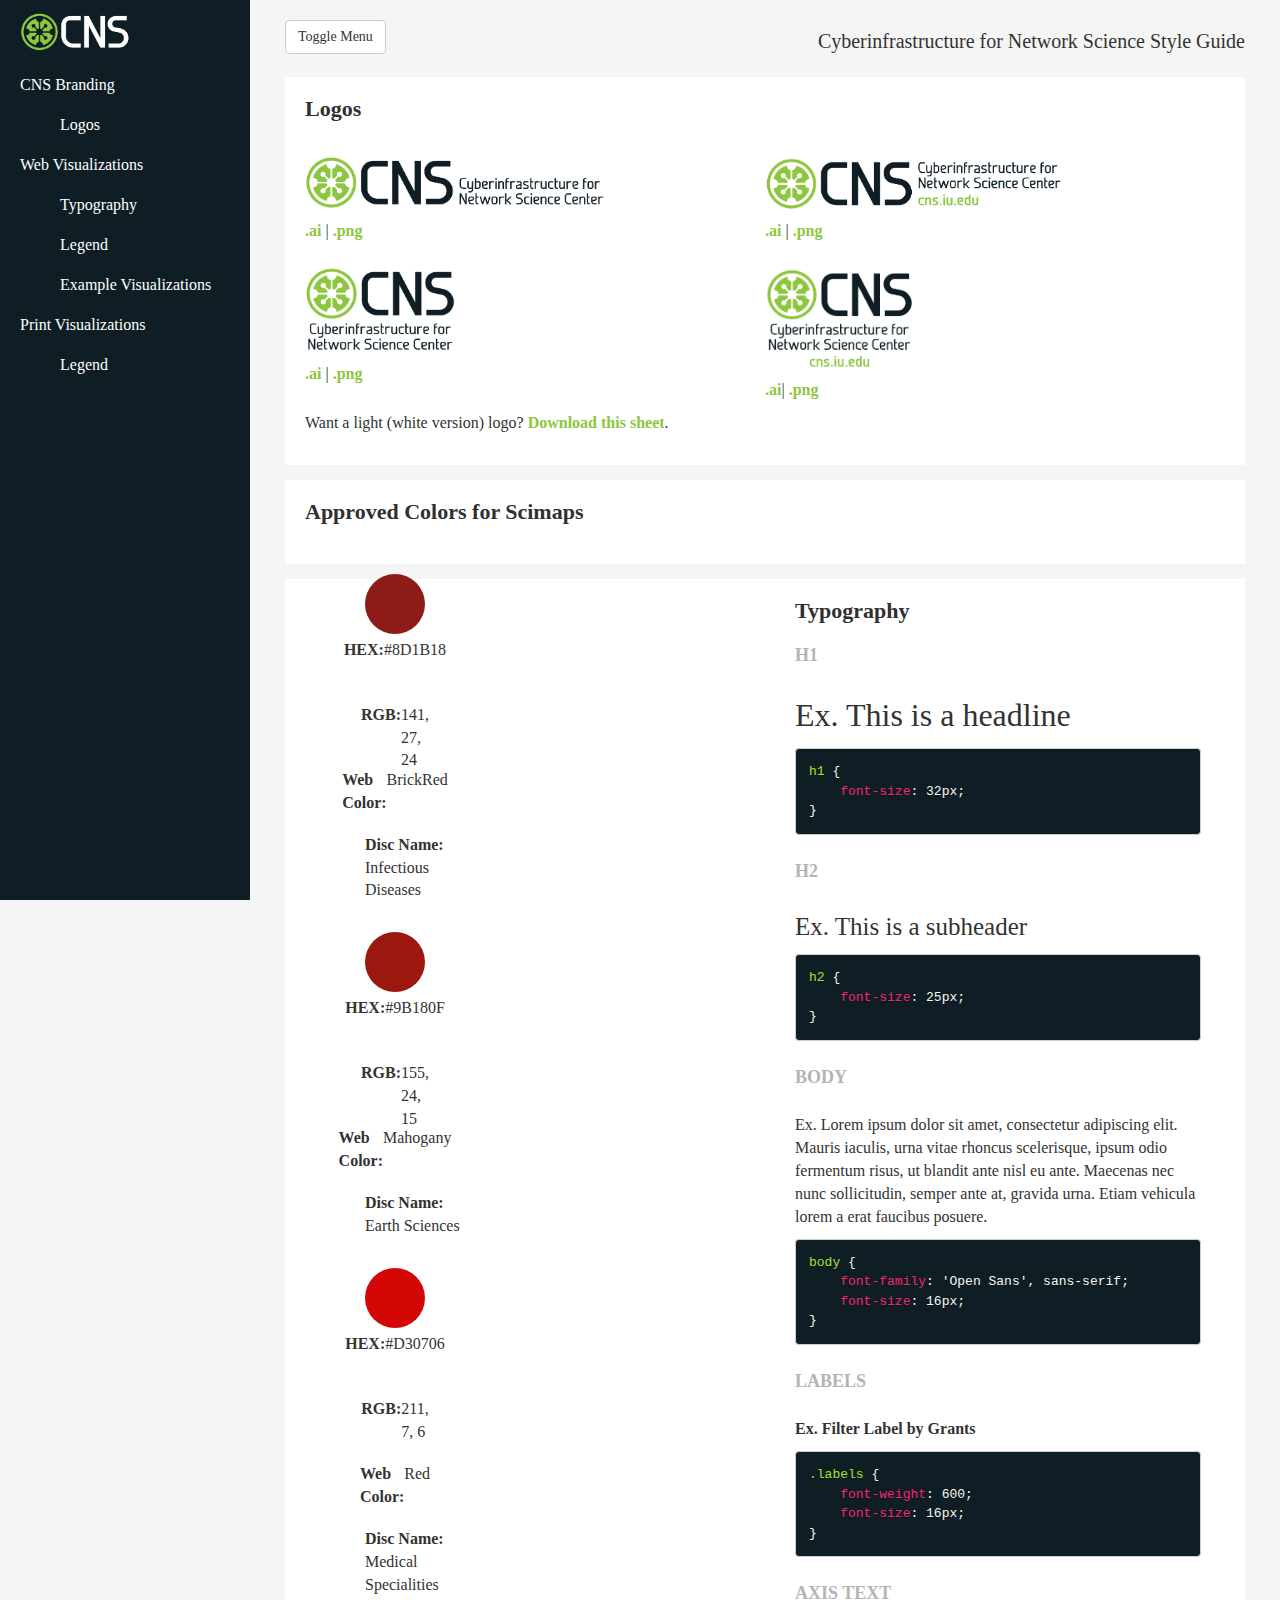
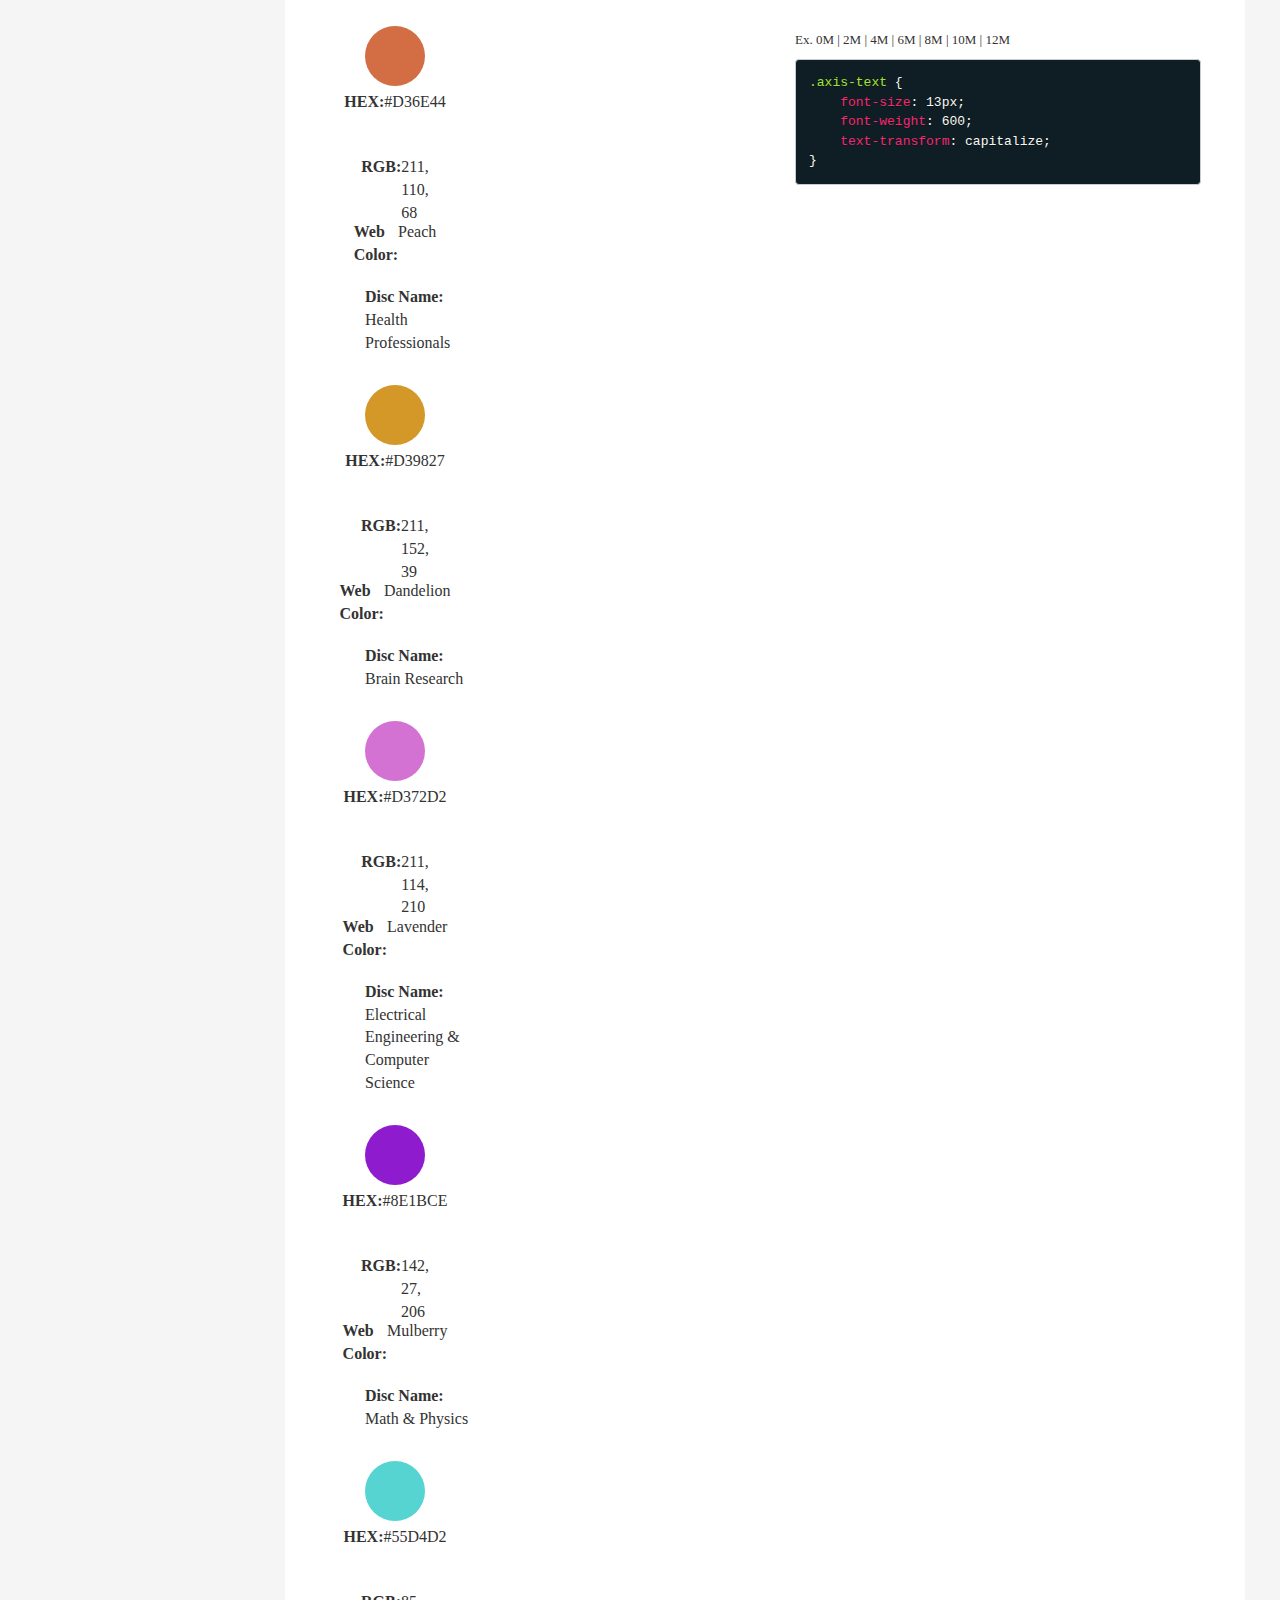
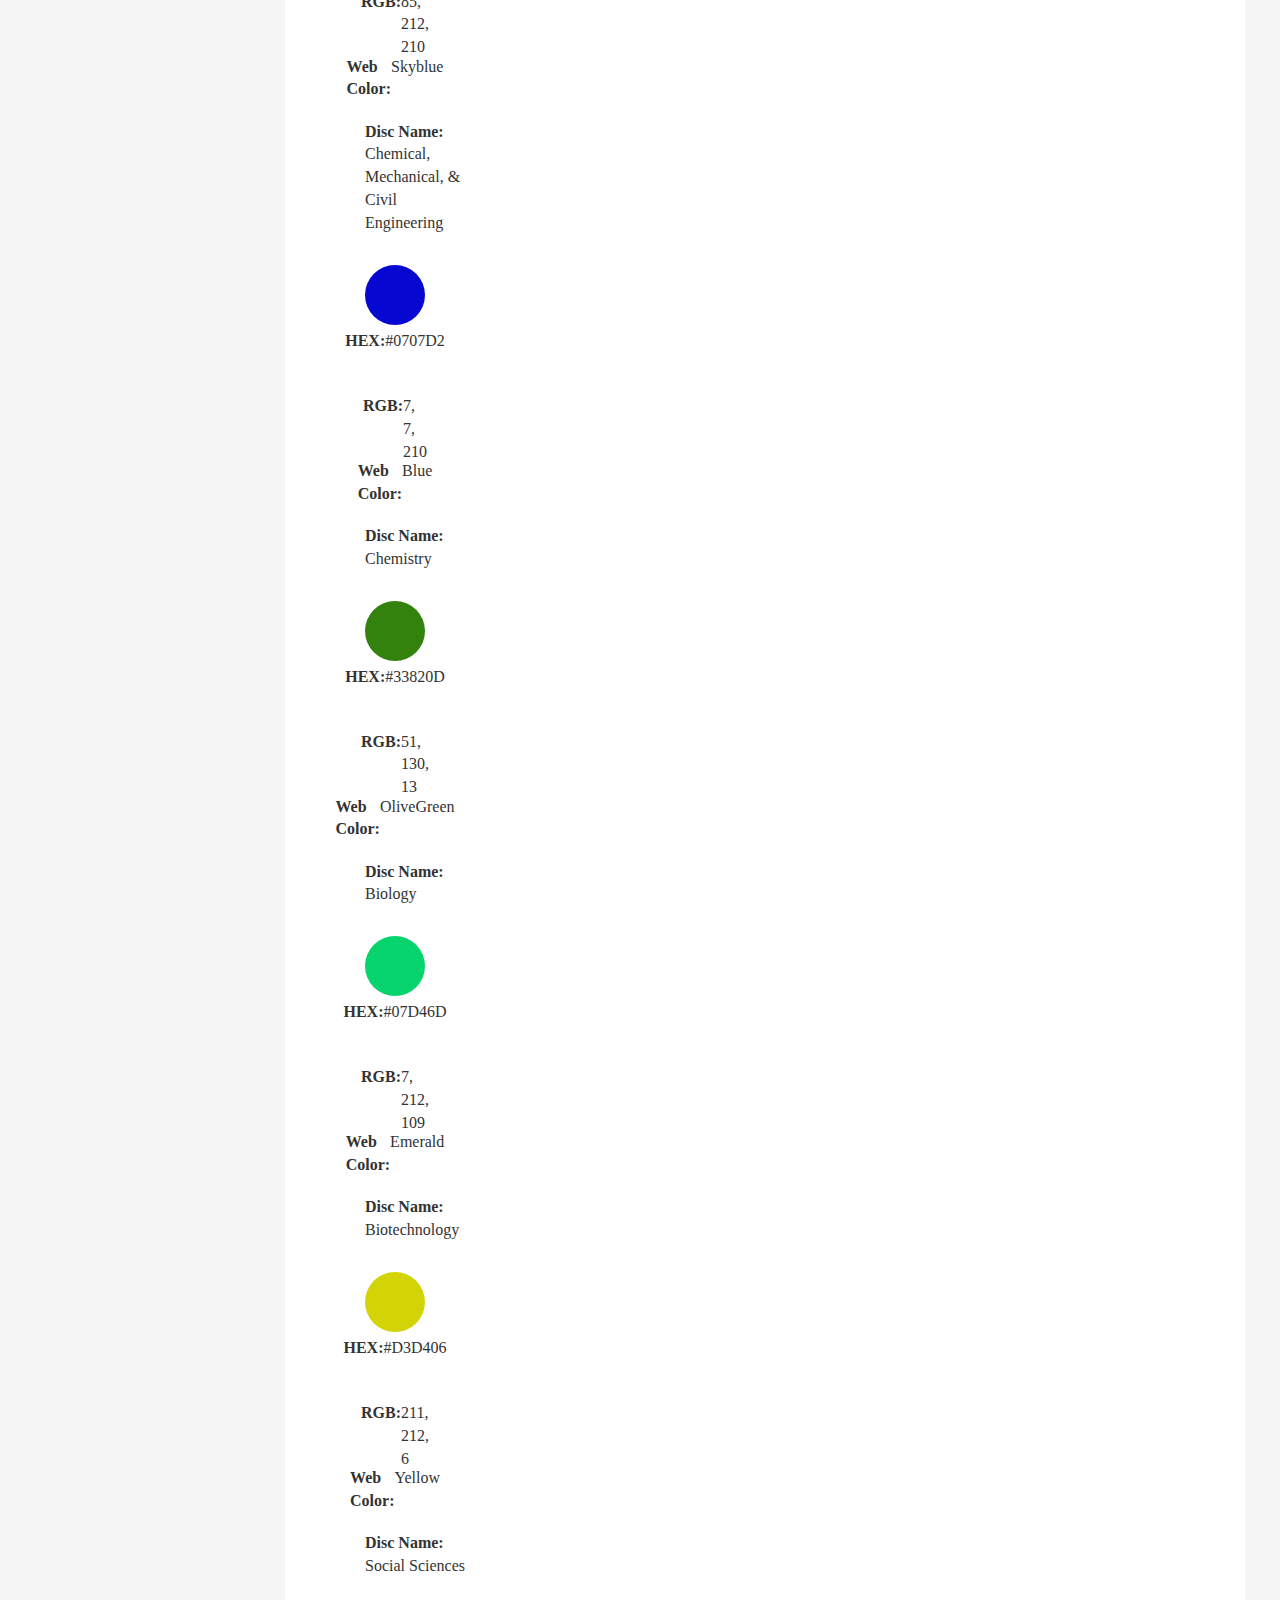
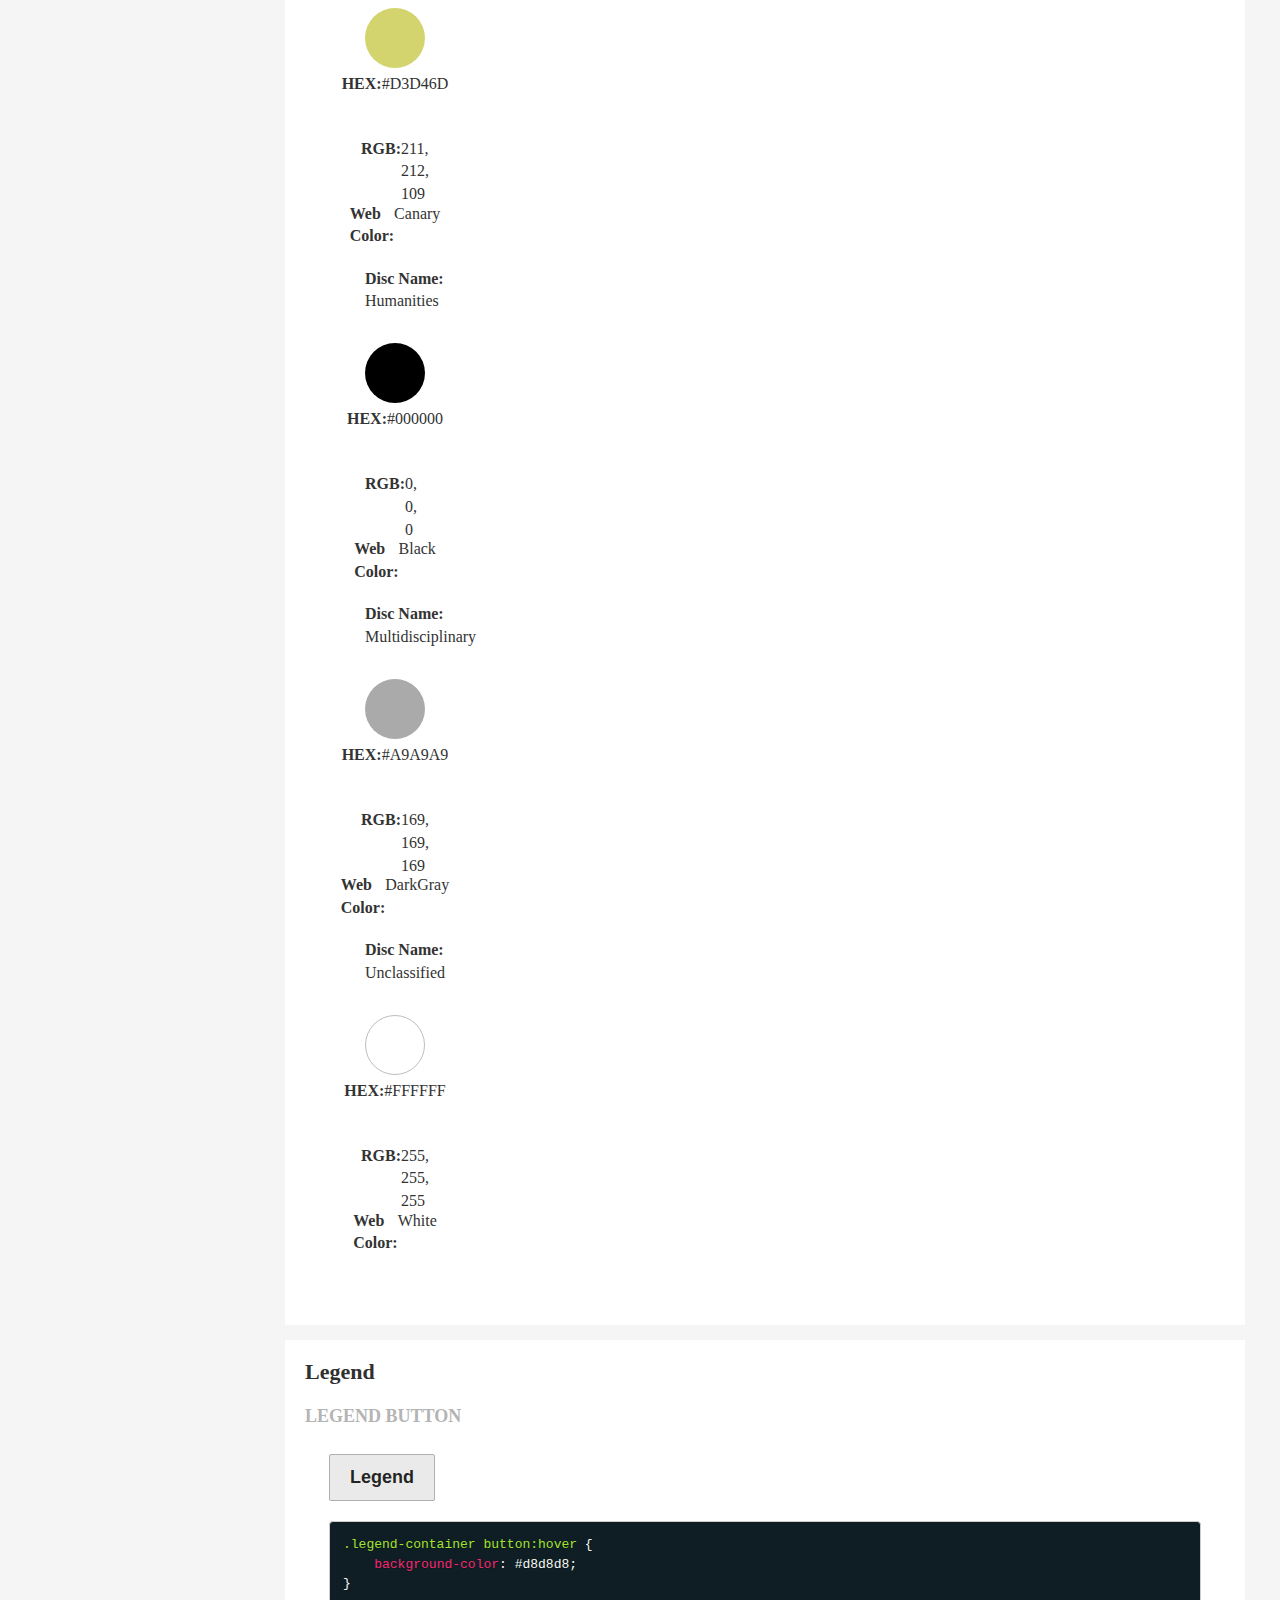
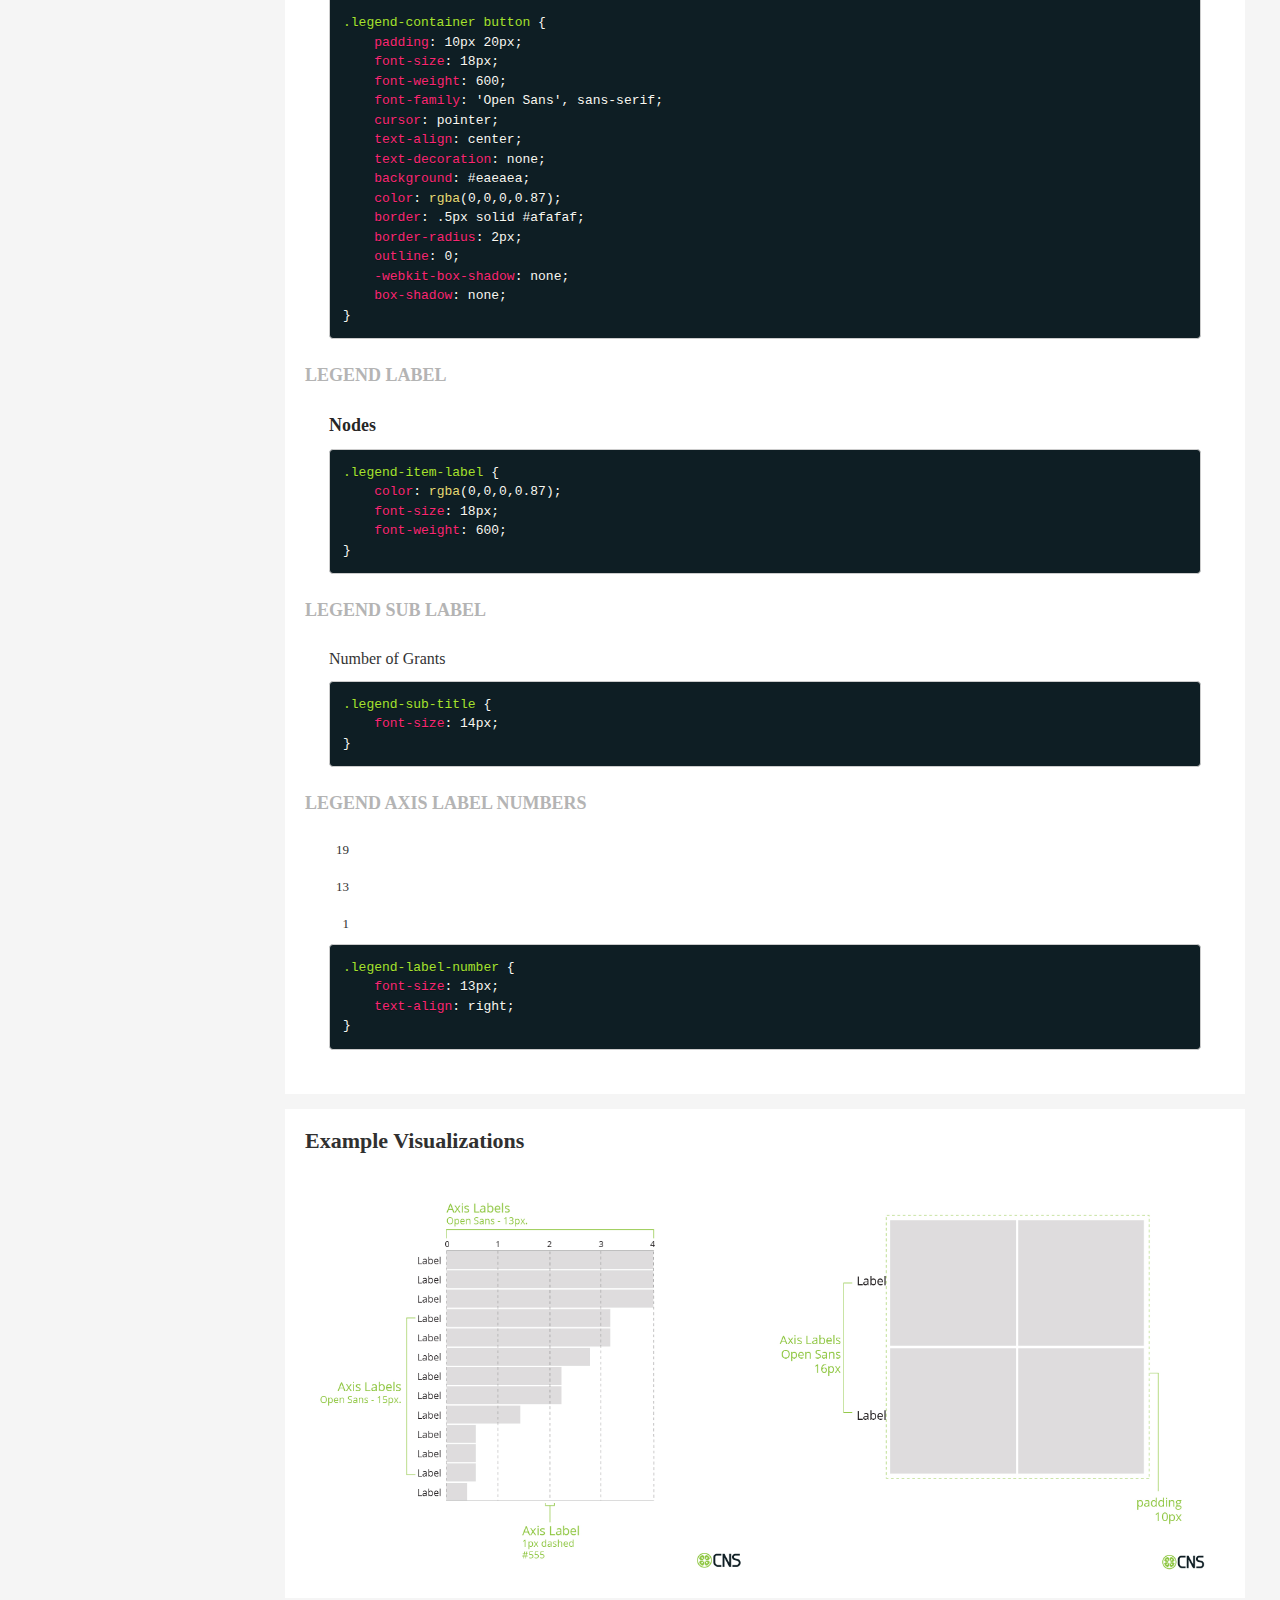
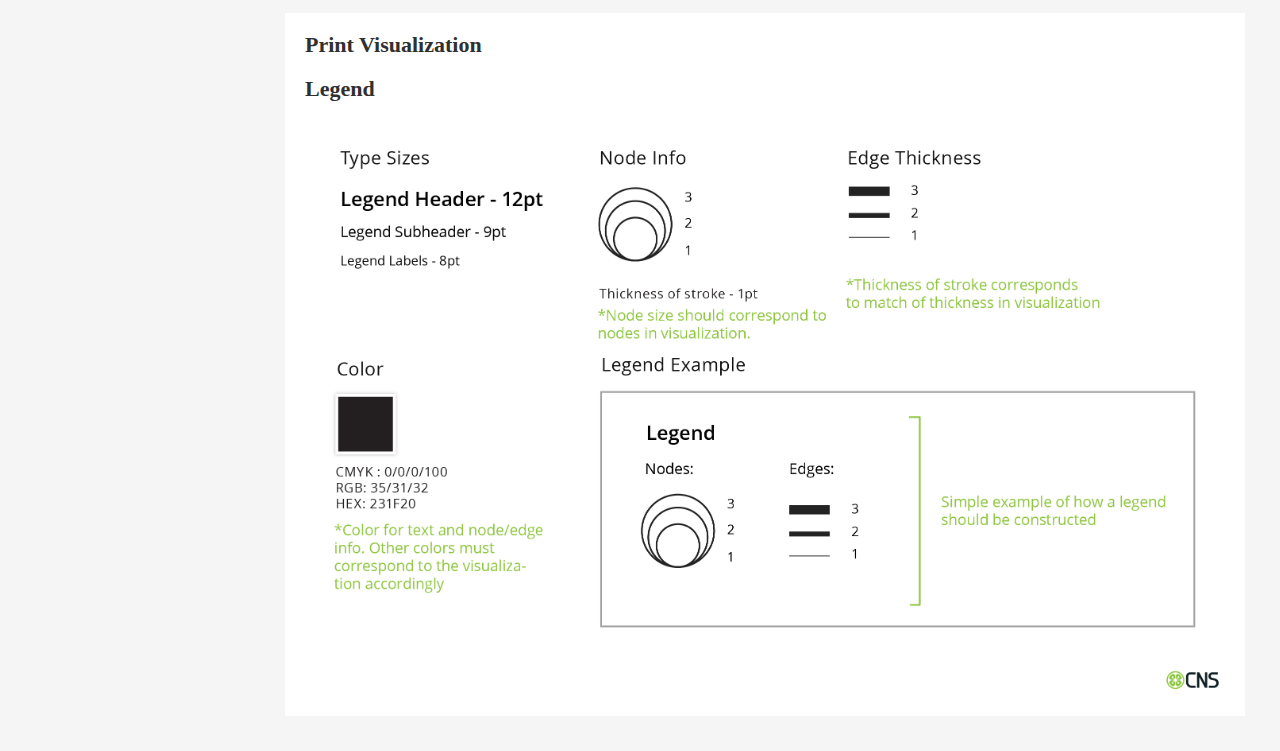
==== index.html @ 49126614 "Revised colors" ====
<!DOCTYPE html>
<html lang="en">
<head>
    <meta charset="utf-8">
    <meta content="IE=edge" http-equiv="X-UA-Compatible">
    <meta content="width=device-width, initial-scale=1" name="viewport">
    <meta content="" name="description">
    <meta content="" name="author">
    <title>CNS Style Guide</title><!-- Bootstrap Core CSS -->
    <link href="css/bootstrap.min.css" rel="stylesheet"><!-- Custom CSS -->
    <link href="css/nouislider.min.css" rel="stylesheet">
    <link href="css/simple-sidebar.css" rel="stylesheet">
    <link href="css/prism.css" rel="stylesheet">
    <link href="css/style.css" rel="stylesheet">
    <script charset="utf-8" src="https://d3js.org/d3.v3.min.js">
    </script>
    <script src="js/nouislider.min.js">
    </script>
    <script src="js/prism.js">
    </script><!-- HTML5 Shim and Respond.js IE8 support of HTML5 elements and media queries -->
    <!-- WARNING: Respond.js doesn't work if you view the page via file:// -->
    <!--[if lt IE 9]>
        <script src="https://oss.maxcdn.com/libs/html5shiv/3.7.0/html5shiv.js"></script>
        <script src="https://oss.maxcdn.com/libs/respond.js/1.4.2/respond.min.js"></script>
    <![endif]-->
</head>
<body>
    <div id="wrapper">
        <!-- Sidebar -->
        <div id="sidebar-wrapper">
            <ul class="sidebar-nav">
                <li class="sidebar-brand">
                    <a href="#"><img alt="CNS Logo" src="images/CNS-logo.png" width="110px"></a>
                </li>
                <li></li>
                <li>
                    <a href="#logos">CNS Branding</a>
                    <ul>
                        <li>
                            <a href="#logos">Logos</a>
                        </li>
                    </ul>
                </li>
                <li>
                    <a href="#web">Web Visualizations</a>
                    <ul>
                        <li>
                            <a href="#typo">Typography</a>
                        </li><!--              <li>
                            <a href="#color">Color</a>
                        </li> -->
                        <li>
                            <a href="#legend">Legend</a>
                        </li>
                        <li>
                            <a href="#examples">Example Visualizations</a>
                        </li>
                    </ul>
                </li>
                <li>
                    <a href="#print-vis">Print Visualizations</a>
                    <ul>
                        <li>
                            <a href="#legend">Legend</a>
                        </li>
                    </ul>
                </li>
            </ul>
        </div><!-- /#sidebar-wrapper -->
        <!-- Page Content -->
        <div id="page-content-wrapper">
            <div class="container-fluid">
                <div class="row">
                    <a class="btn btn-default" href="#menu-toggle" id="menu-toggle">Toggle Menu</a>
                    <h1 id="cns-header">Cyberinfrastructure for Network Science Style Guide</h1>
                    <div class="">
                        <!--   <p>Make sure to keep all page content within the <code class="language-css">#page-content-wrapper</code>.</p> -->
                    </div>
                </div>
                <div class="section">
                    <div class="row" id="logos">
                        <h3>Logos</h3>
                        <div class="logo col-lg-6">
                            <img alt="CNS logo 1" src="images/cns-logo-1.png" width="300px"> <a href="images/cns-logo-1.png"></a>
                            <p class="logo-indiv"><a href="images/cns-logo-1.ai">.ai</a> | <a href="images/cns-logo-1.png">.png</a></p>
                        </div>
                        <div class="logo col-lg-6">
                            <img alt="CNS logo 2" src="images/cns-logo-2.png" width="300px">
                            <p class="logo-indiv"><a href="images/cns-logo-2.ai">.ai</a> | <a href="images/cns-logo-2.png">.png</a></p>
                        </div>
                    </div>
                    <div class="row">
                        <div class="logo col-lg-6">
                            <img alt="CNS logo 3" src="images/cns-logo-3.png" width="150px">
                            <p class="logo-indiv"><a href="images/cns-logo-3.ai">.ai</a> | <a href="images/cns-logo-3.png">.png</a></p>
                        </div>
                        <div class="logo col-lg-6">
                            <img alt="CNS logo 4" src="images/cns-logo-4.png" width="150px">
                            <p class="logo-indiv"><a href="images/cns-logo-4.ai">.ai</a>| <a href="images/cns-logo-4.png">.png</a></p>
                        </div>
                    </div>
                    <div class="row">
                        <div class="col-med-12">
                            <p>Want a light (white version) logo? <a href="images/cns-light-logos.ai">Download this sheet</a>.</p>
                        </div>
                    </div>
                </div>
                <section class="section">
                  <h3>Approved Colors for Scimaps</h3>
                  <div class="color-wrapper">
                    <div class="color-wrapper">
                        <div class="color-item col-xs-6 col-sm-4s row">
                          <div class="color-item col-xs-6 col-sm-4"><span class="color1"></span><span class="color-hex"><b>HEX:</b> #8D1B18</span><span class="color-rgb"><b>RGB:</b> 141, 27, 24</span><span class="color-name"><b>Web Color:</b> BrickRed</span><span class="disc-name"><b>Disc Name:</b> Infectious Diseases</span></div>
                          <div class="color-item col-xs-6 col-sm-4"><span class="color2"></span><span class="color-hex"><b>HEX:</b> #9B180F</span><span class="color-rgb"><b>RGB:</b> 155, 24, 15</span><span class="color-name"><b>Web Color:</b> Mahogany</span><span class="disc-name"><b>Disc Name:</b> Earth Sciences</span></div>
                          <div class="color-item col-xs-6 col-sm-4"><span class="color3"></span><span class="color-hex"><b>HEX:</b> #D30706</span><span class="color-rgb"><b>RGB:</b> 211, 7, 6</span><span class="color-name"><b>Web Color:</b> Red</span><span class="disc-name"><b>Disc Name:</b> Medical Specialities</span></div>     
                          <div class="color-item col-xs-6 col-sm-4"><span class="color4"></span><span class="color-hex"><b>HEX:</b> #D36E44</span><span class="color-rgb"><b>RGB:</b> 211, 110, 68</span><span class="color-name"><b>Web Color:</b> Peach</span><span class="disc-name"><b>Disc Name:</b> Health Professionals</span></div>
                          <div class="color-item col-xs-6 col-sm-4"><span class="color5"></span><span class="color-hex"><b>HEX:</b> #D39827</span><span class="color-rgb"><b>RGB:</b> 211, 152, 39</span><span class="color-name"><b>Web Color:</b> Dandelion</span><span class="disc-name"><b>Disc Name:</b> Brain Research</span></div> 
                          <div class="color-item col-xs-6 col-sm-4"><span class="color6"></span><span class="color-hex"><b>HEX:</b> #D372D2</span><span class="color-rgb"><b>RGB:</b> 211, 114, 210</span><span class="color-name"><b>Web Color:</b> Lavender</span><span class="disc-name"><b>Disc Name:</b> Electrical Engineering &amp; Computer Science</span></div>
                          <div class="color-item col-xs-6 col-sm-4"><span class="color7"></span><span class="color-hex"><b>HEX:</b> #8E1BCE</span><span class="color-rgb"><b>RGB:</b> 142, 27, 206</span><span class="color-name"><b>Web Color:</b> Mulberry</span><span class="disc-name"><b>Disc Name:</b> Math &amp; Physics</span></div>
                          <div class="color-item col-xs-6 col-sm-4"><span class="color8"></span><span class="color-hex"><b>HEX:</b> #55D4D2</span><span class="color-rgb"><b>RGB:</b> 85, 212, 210</span><span class="color-name"><b>Web Color:</b> Skyblue</span><span class="disc-name"><b>Disc Name:</b> Chemical, Mechanical, &amp; Civil Engineering</span></div>
                          <div class="color-item col-xs-6 col-sm-4"><span class="color9"></span><span class="color-hex"><b>HEX:</b> #0707D2</span><span class="color-rgb"><b>RGB:</b> 7, 7, 210</span><span class="color-name"><b>Web Color:</b> Blue</span><span class="disc-name"><b>Disc Name:</b> Chemistry</span></div>
                          <div class="color-item col-xs-6 col-sm-4"><span class="color10"></span><span class="color-hex"><b>HEX:</b> #33820D</span><span class="color-rgb"><b>RGB:</b> 51, 130, 13</span><span class="color-name"><b>Web Color:</b> OliveGreen</span><span class="disc-name"><b>Disc Name:</b> Biology</span></div>
                          <div class="color-item col-xs-6 col-sm-4"><span class="color11"></span><span class="color-hex"><b>HEX:</b> #07D46D</span><span class="color-rgb"><b>RGB:</b> 7, 212, 109</span><span class="color-name"><b>Web Color:</b> Emerald</span><span class="disc-name"><b>Disc Name:</b> Biotechnology</span></div>
                          <div class="color-item col-xs-6 col-sm-4"><span class="color12"></span><span class="color-hex"><b>HEX:</b> #D3D406</span><span class="color-rgb"><b>RGB:</b> 211, 212, 6</span><span class="color-name"><b>Web Color:</b> Yellow</span><span class="disc-name"><b>Disc Name:</b> Social Sciences</span></div>
                          <div class="color-item col-xs-6 col-sm-4"><span class="color13"></span><span class="color-hex"><b>HEX:</b> #D3D46D</span><span class="color-rgb"><b>RGB:</b> 211, 212, 109</span><span class="color-name"><b>Web Color:</b> Canary</span><span class="disc-name"><b>Disc Name:</b> Humanities</span></div>
                          <div class="color-item col-xs-6 col-sm-4"><span class="color14"></span><span class="color-hex"><b>HEX:</b> #000000</span><span class="color-rgb"><b>RGB:</b> 0, 0, 0</span><span class="color-name"><b>Web Color:</b> Black</span><span class="disc-name"><b>Disc Name:</b> Multidisciplinary</span></div>
                          <div class="color-item col-xs-6 col-sm-4"><span class="color15"></span><span class="color-hex"><b>HEX:</b> #A9A9A9</span><span class="color-rgb"><b>RGB:</b> 169, 169, 169</span><span class="color-name"><b>Web Color:</b> DarkGray</span><span class="disc-name"><b>Disc Name:</b> Unclassified</span></div>
                          <div class="color-item col-xs-6 col-sm-4"><span class="color16"></span><span class="color-hex"><b>HEX:</b> #FFFFFF</span><span class="color-rgb"><b>RGB:</b> 255, 255, 255</span><span class="color-name"><b>Web Color:</b> White</span><span class="disc-name"></span></li>
                        </div>
                      </div>
                  </div>
                </section>
                <div class="section">
                    <div class="row" id="typo">
                        <h3>Typography</h3>
                        <p class="element">H1</p>
                        <div class="example">
                            <p class="header-h1">Ex. This is a headline</p>
                            <pre><code class="language-css">h1 {
    font-size: 32px;
}</code></pre>
                        </div>
                        <p class="element">H2</p>
                        <div class="example">
                            <p class="header-h2">Ex. This is a subheader</p>
                            <pre><code class="language-css">h2 {
    font-size: 25px;
}</code></pre>
                        </div>
                        <p class="element">Body</p>
                        <div class="example">
                            <p class="body">Ex. Lorem ipsum dolor sit amet, consectetur adipiscing elit. Mauris iaculis, urna vitae rhoncus scelerisque, ipsum odio fermentum risus, ut blandit ante nisl eu ante. Maecenas nec nunc sollicitudin, semper ante at, gravida urna. Etiam vehicula lorem a erat faucibus posuere.</p>
                            <pre><code class="language-css">body {
    font-family: 'Open Sans', sans-serif;
    font-size: 16px;
}
</code></pre>
                        </div>
                        <p class="element">Labels</p>
                        <div class="example">
                            <p class="label-text">Ex. Filter Label by Grants</p>
                            <pre><code class="language-css">.labels {
    font-weight: 600; 
    font-size: 16px;
}</code></pre>
                        </div>
                        <p class="element">Axis Text</p>
                        <div class="example">
                            <p class="axis-text">Ex. 0M | 2M | 4M | 6M | 8M | 10M | 12M</p>
                            <pre><code class="language-css">.axis-text { 
    font-size: 13px;
    font-weight: 600;
    text-transform: capitalize;
}</code></pre>
                        </div>
                    </div>
                </div>
                <div class="section" id="legend">
                    <h3>Legend</h3>
                    <div class="row">
                        <p class="element">Legend Button</p>
                        <div class="example">
                            <div class="legend-container">
                                <button>Legend</button>
                            </div>
                            <pre><code class="language-css">.legend-container button:hover {
    background-color: #d8d8d8;
}

.legend-container button {
    padding: 10px 20px;
    font-size: 18px;
    font-weight: 600;
    font-family: 'Open Sans', sans-serif;
    cursor: pointer;
    text-align: center;
    text-decoration: none;
    background: #eaeaea;
    color: rgba(0,0,0,0.87);
    border: .5px solid #afafaf;
    border-radius: 2px;
    outline: 0;
    -webkit-box-shadow: none;
    box-shadow: none;
}
</code></pre>
                        </div>
                        <p class="element">Legend Label</p>
                        <div class="example">
                            <p class="legend-item-label">Nodes</p>
                            <pre><code class="language-css">.legend-item-label {
    color: rgba(0,0,0,0.87);
    font-size: 18px;
    font-weight: 600;
}
</code></pre>
                        </div>
                        <p class="element">Legend Sub Label</p>
                        <div class="example">
                            <p class="legend-sub-title">Number of Grants</p>
                            <pre><code class="language-css">.legend-sub-title {
    font-size: 14px;
}
</code></pre>
                        </div>
                        <p class="element">Legend Axis Label Numbers</p>
                        <div class="example">
                            <p class="legend-label" style="width: 20px">19<br>
                            <br>
                            13<br>
                            <br>
                            1</p>
                            <pre><code class="language-css">.legend-label-number {
    font-size: 13px;
    text-align: right;
}
</code></pre>
                        </div>
                    </div>
                </div>
                <div class="section" id="row-tester">
                    <div class="row" id="examples">
                        <h3>Example Visualizations</h3>
                        <div class="logo col-lg-6"><img alt="Bar Graph" class="img-responsive" src="images/bar-example-03.jpg" width="600px"></div>
                        <div class="logo col-lg-6"><img alt="Heat Map" class="img-responsive" src="images/heatmap-example-02.jpg" width="600px"></div>
                    </div>
                </div>
                <div class="section" id="print-vis">
                    <div class="row" id="">
                    <h3>Print Visualization</h3>
                    <h3 id="legend">Legend</h3><img alt="Legend" class="img-responsive" src="images/legend-example-print.jpg" width="1000px"></div>
                </div>
            </div>
        </div>
    </div><!-- /#page-content-wrapper -->
    <!-- /#wrapper -->
    <!-- jQuery -->
    <script src="js/jquery.js">
    </script> <!-- Bootstrap Core JavaScript -->
     
    <script src="js/bootstrap.min.js">
    </script> <!-- Menu Toggle Script -->
     
    <script>
          $("#menu-toggle").click(function(e) {
              e.preventDefault();
              $("#wrapper").toggleClass("toggled");
          });
    </script> 
    <script src="js/chroma.min.js">
    </script> <!-- IE10 viewport hack for Surface/desktop Windows 8 bug -->
     <!-- <script src="js/ie10-viewport-bug-workaround.js"></script> -->
     
    <script>
          $(".color-swatch").on("click", function(d, i) {
              // console.log($(this).find("#hidden").html())
          })
    </script>
</body>
</html>
---- css/nouislider.min.css ----
/*! nouislider - 8.5.1 - 2016-04-24 16:00:30 */


.noUi-target,.noUi-target *{-webkit-touch-callout:none;-webkit-user-select:none;-ms-touch-action:none;touch-action:none;-ms-user-select:none;-moz-user-select:none;user-select:none;-moz-box-sizing:border-box;box-sizing:border-box}.noUi-target{position:relative;direction:ltr}.noUi-base{width:100%;height:100%;position:relative;z-index:1}.noUi-origin{position:absolute;right:0;top:0;left:0;bottom:0}.noUi-handle{position:relative;z-index:1}.noUi-stacking .noUi-handle{z-index:10}.noUi-state-tap .noUi-origin{-webkit-transition:left .3s,top .3s;transition:left .3s,top .3s}.noUi-state-drag *{cursor:inherit!important}.noUi-base,.noUi-handle{-webkit-transform:translate3d(0,0,0);transform:translate3d(0,0,0)}.noUi-horizontal{height:18px}.noUi-horizontal .noUi-handle{width:34px;height:28px;left:-17px;top:-6px}.noUi-vertical{width:18px}.noUi-vertical .noUi-handle{width:28px;height:34px;left:-6px;top:-17px}.noUi-background{background:#FAFAFA;box-shadow:inset 0 1px 1px #f0f0f0}.noUi-connect{background:#3FB8AF;box-shadow:inset 0 0 3px rgba(51,51,51,.45);-webkit-transition:background 450ms;transition:background 450ms}.noUi-origin{border-radius:2px}.noUi-target{border-radius:4px;border:1px solid #D3D3D3;box-shadow:inset 0 1px 1px #F0F0F0,0 3px 6px -5px #BBB}.noUi-target.noUi-connect{box-shadow:inset 0 0 3px rgba(51,51,51,.45),0 3px 6px -5px #BBB}.noUi-draggable{cursor:w-resize}.noUi-vertical .noUi-draggable{cursor:n-resize}.noUi-handle{border:1px solid #D9D9D9;border-radius:3px;background:#FFF;cursor:default;box-shadow:inset 0 0 1px #FFF,inset 0 1px 7px #EBEBEB,0 3px 6px -3px #BBB}.noUi-active{box-shadow:inset 0 0 1px #FFF,inset 0 1px 7px #DDD,0 3px 6px -3px #BBB}.noUi-handle:after,.noUi-handle:before{content:"";display:block;position:absolute;height:14px;width:1px;background:#E8E7E6;left:14px;top:6px}.noUi-handle:after{left:17px}.noUi-vertical .noUi-handle:after,.noUi-vertical .noUi-handle:before{width:14px;height:1px;left:6px;top:14px}.noUi-vertical .noUi-handle:after{top:17px}[disabled] .noUi-connect,[disabled].noUi-connect{background:#B8B8B8}[disabled] .noUi-handle,[disabled].noUi-origin{cursor:not-allowed}.noUi-pips,.noUi-pips *{-moz-box-sizing:border-box;box-sizing:border-box}.noUi-pips{position:absolute;color:#999}.noUi-value{position:absolute;text-align:center}.noUi-value-sub{color:#ccc;font-size:10px}.noUi-marker{position:absolute;background:#CCC}.noUi-marker-large,.noUi-marker-sub{background:#AAA}.noUi-pips-horizontal{padding:10px 0;height:80px;top:100%;left:0;width:100%}.noUi-value-horizontal{-webkit-transform:translate3d(-50%,50%,0);transform:translate3d(-50%,50%,0)}.noUi-marker-horizontal.noUi-marker{margin-left:-1px;width:2px;height:5px}.noUi-marker-horizontal.noUi-marker-sub{height:10px}.noUi-marker-horizontal.noUi-marker-large{height:15px}.noUi-pips-vertical{padding:0 10px;height:100%;top:0;left:100%}.noUi-value-vertical{-webkit-transform:translate3d(0,-50%,0);transform:translate3d(0,-50%,0);padding-left:25px}.noUi-marker-vertical.noUi-marker{width:5px;height:2px;margin-top:-1px}.noUi-marker-vertical.noUi-marker-sub{width:10px}.noUi-marker-vertical.noUi-marker-large{width:15px}.noUi-tooltip{display:block;position:absolute;border:1px solid #D9D9D9;border-radius:3px;background:#fff;padding:5px;text-align:center}.noUi-horizontal .noUi-handle-lower .noUi-tooltip{top:-32px}.noUi-horizontal .noUi-handle-upper .noUi-tooltip{bottom:-32px}.noUi-vertical .noUi-handle-lower .noUi-tooltip{left:120%}.noUi-vertical .noUi-handle-upper .noUi-tooltip{right:120%}
---- css/simple-sidebar.css ----
/*!
 * Start Bootstrap - Simple Sidebar HTML Template (http://startbootstrap.com)
 * Code licensed under the Apache License v2.0.
 * For details, see http://www.apache.org/licenses/LICENSE-2.0.
 */

/* Toggle Styles */

#wrapper {
    padding-left: 0;
    -webkit-transition: all 0.5s ease;
    -moz-transition: all 0.5s ease;
    -o-transition: all 0.5s ease;
    transition: all 0.5s ease;
}

#wrapper.toggled {
    padding-left: 250px;
}

#sidebar-wrapper {
    z-index: 1000;
    position: fixed;
    left: 250px;
    width: 0;
    height: 100%;
    margin-left: -250px;
    overflow-y: auto;
    background: #0e1e24;
    -webkit-transition: all 0.5s ease;
    -moz-transition: all 0.5s ease;
    -o-transition: all 0.5s ease;
    transition: all 0.5s ease;
}

#wrapper.toggled #sidebar-wrapper {
    width: 250px;
}

#page-content-wrapper {
    width: 100%;
    position: absolute;
    padding: 15px;
}

#wrapper.toggled #page-content-wrapper {
    position: absolute;
    margin-right: -250px;
}

/* Sidebar Styles */

.sidebar-nav {
    position: absolute;
    top: 0;
    width: 250px;
    margin: 0;
    padding: 0;
    list-style: none;
}

.sidebar-nav li {
    text-indent: 20px;
    line-height: 40px;
}

.sidebar-nav li a {
    display: block;
    font-weight: 400;
    text-decoration: none;
    color: #ffffff;
}

.sidebar-nav li a:hover {
    text-decoration: none;
    background: rgba(255,255,255,0.1);
}

.sidebar-nav li a:active,
.sidebar-nav li a:focus {
    text-decoration: none;
}

.sidebar-nav > .sidebar-brand {
    height: 65px;
    font-size: 18px;
    line-height: 60px;
}

.sidebar-nav > .sidebar-brand a {
    color: #999999;
}

.sidebar-nav > .sidebar-brand a:hover {
    color: #fff;
    background: none;
}

@media(min-width:768px) {
    #wrapper {
        padding-left: 250px;
    }

    #wrapper.toggled {
        padding-left: 0;
    }

    #sidebar-wrapper {
        width: 250px;
    }

    #wrapper.toggled #sidebar-wrapper {
        width: 0;
    }

    #page-content-wrapper {
        padding: 20px;
        position: relative;
    }

    #wrapper.toggled #page-content-wrapper {
        position: relative;
        margin-right: 0;
    }
}
---- css/prism.css ----
/* http://prismjs.com/download.html?themes=prism-okaidia&languages=markup+css+clike+javascript */
/**
 * okaidia theme for JavaScript, CSS and HTML
 * Loosely based on Monokai textmate theme by http://www.monokai.nl/
 * @author ocodia
 */

 pre {
 	background: #272822;
 }

code[class*="language-"],
pre[class*="language-"] {
	color: #f8f8f2;
	background: none;
	text-shadow: 0 1px rgba(0, 0, 0, 0.3);
	font-family: Consolas, Monaco, 'Andale Mono', 'Ubuntu Mono', monospace;
	text-align: left;
	white-space: pre;
	word-spacing: normal;
	word-break: normal;
	word-wrap: normal;
	line-height: 1.5;

	-moz-tab-size: 4;
	-o-tab-size: 4;
	tab-size: 4;

	-webkit-hyphens: none;
	-moz-hyphens: none;
	-ms-hyphens: none;
	hyphens: none;
}

/* Code blocks */
pre[class*="language-"] {
	padding: 1em;
	overflow: auto;
	border-radius: 0.3em;
	background: #0e1e24;
}
}

:not(pre) > code[class*="language-"],
pre[class*="language-"] {
	background: #0e1e24;
}

/* Inline code */
:not(pre) > code[class*="language-"] {
	padding: .1em;
	border-radius: .3em;
	white-space: normal;
}

.token.comment,
.token.prolog,
.token.doctype,
.token.cdata {
	color: slategray;
}

.token.punctuation {
	color: #f8f8f2;
}

.namespace {
	opacity: .7;
}

.token.property,
.token.tag,
.token.constant,
.token.symbol,
.token.deleted {
	color: #f92672;
}

.token.boolean,
.token.number {
	color: #ae81ff;
}

.token.selector,
.token.attr-name,
.token.string,
.token.char,
.token.builtin,
.token.inserted {
	color: #a6e22e;
}

.token.operator,
.token.entity,
.token.url,
.language-css .token.string,
.style .token.string,
.token.variable {
	color: #f8f8f2;
}

.token.atrule,
.token.attr-value,
.token.function {
	color: #e6db74;
}

.token.keyword {
	color: #66d9ef;
}

.token.regex,
.token.important {
	color: #fd971f;
}

.token.important,
.token.bold {
	font-weight: bold;
}
.token.italic {
	font-style: italic;
}

.token.entity {
	cursor: help;
}
---- css/style.css ----
/* Logos */

/*.indiv-logos {
	width: 450px;
	float: left;
}

.indiv-logos-right {}


.indiv-logos img{
  display: block;
  margin-left: auto;
  margin-right: auto;
}
*/


body {
  background: #f5f5f5;
  font-family: open sans;
  font-size: 16px;
}


.row {
	margin: 0px;
}

ul {
	text-decoration: none;
	list-style-type: none;
}

li {
	text-decoration: none;
	list-style-type: none;
}

.cns-header {
	float:right;
	margin: 0px !important;
}

a {
	color: #8DC63F;
	text-decoration: none;
	font-weight: 600;
	webkit-transition: all .3s ease-in-out;
    -moz-transition: all .3s ease-in-out;
    -ms-transition: all .3s ease-in-out;
    -o-transition: all .3s ease-in-out;
    transition: all .3s ease-in-out;
}

a:hover {
	color: #769e36;
	text-decoration: none;
}


.logo {
	padding: 15px 15px 0 0;
}

.logo-indiv {
	margin-top: 10px;
}

.section {
	padding: 20px;
	margin: 15px 0px;
	background: #fff;
}

.row {

}
h2 {
	color: #303030;
	font-size: 26px;
	margin-top: 20px;
	font-weight: 600;
}

h3 {
	color: #303030;
	font-size: 22px;
	margin: 0px 0px 20px 0px;
	font-weight: 600;
}

h1 {
	font-size: 20px;
	margin-top: 10px;
	float:right;
}

.img-fluid {
	max-width: 100%;
	height: auto;
}


.header h3 {
/*	font-family: 'open sans', sans-serif;
	font-weight: 400;
	font-size: 18px;
	background-color: rgb(39, 38, 38);
	color: #fff;
	padding: 5px;
	margin: 0px;
	text-align: center;*/
}


hr {
	background: #8DC63F;
	margin: 0;
	border: none;
	height: .25rem;
	width: 20%;
	margin-bottom: 60px;
}

/* --- Typography Examples -----*/


.example {
	margin: 1.5em;
}

.element {
	font-weight: 700;
	color: #b4b4b4;
	font-size: 18px;
	text-transform: uppercase;
}

.header-h2 {
	font-size: 25px;
}

.header-h1 {
	font-size: 32px;
}

.body {
	font-size: 16px;
}


.label-text {
	font-weight: 600; 
	font-size: 16px;
}

.axis-text {
	font-size: 13px;
	text-transform: capitalize;
}

.legend-container {
	margin-bottom: 20px;
}

.legend-container button:hover {
    background-color: #d8d8d8;
}

.legend-container button {
    padding: 10px 20px;
    font-size: 18px;
    font-weight: 600;
    font-family: 'Open Sans', sans-serif;
    cursor: pointer;
    text-align: center;
    text-decoration: none;
    background: #eaeaea;
    color: rgba(0,0,0,0.87);
    border: .5px solid #afafaf;
    border-radius: 2px;
    outline: 0;
    -webkit-box-shadow: none;
    box-shadow: none;
}

.legend-item-label {
	font-size: 18px;
	font-weight: 600;
	color: rgba(0,0,0,0.87);
}

.legend-label {
	font-size: 13px;
	text-align: right;
}

/* Color swatches */

.color-items {
          list-style-type: none;
        }
          .color-item {
            display: inline-flex;
            flex-direction: column;
            margin: 15px;
          }
          .color-item span[class*="color"] {
            display: flex;
            margin-bottom: 0.5rem;
            width: 60px;
            height: 60px;
            border-radius: 60px;
            justify-content: center;
          }
          .color-label {
            display: flex;
            font-size: 16px;
            line-height: 24px;
            justify-content: center;
          }
          .color1 {
            background-color: #8D1B18;
          }
          .color2 {
            background-color: #9B180F;
          }
          .color3 {
            background-color: #D30706;
          }
          .color4 {
            background-color: #D36E44;
          }
          .color5 {
            background-color: #D39827;
          }
          .color6 {
            background-color: #D372D2;
          }
          .color7 {
            background-color: #8E1BCE;
          }
          .color8 {
            background-color: #55D4D2;
          }
          .color9 {
            background-color: #0707D2;
          }
          .color10 {
            background-color: #33820D;
          }
          .color11 {
            background-color: #07D46D;
          }
          .color12 {
            background-color: #D3D406;
          }
          .color13 {
            background-color: #D3D46D;
          }
          .color14 {
            background-color: #000000;
          }
          .color15 {
            background-color: #aaaaaa;
          }
          .color16 {
            border: 1px solid #bdbdbd;
            background-color: #FFFFFF;
          }

/* -- Color Swatches -- */

/*.color-section {
	background: #ffffff;
	padding: 0px;
}

.color-section h2 {
}

#sample-container {
  margin-left: 0px !important;
}

#sample-container-2 {
	margin-left: 0px !important;
}

#legend {
	 clear:both;
}
*/


/* -- Color Picker --  */

/*.slider-title {
	display: inline;
	float: left;
}

.slider-title h4 {
	margin-left: 12px;
}

#slider-start, #slider-rotations, #slider-gamma, #slider-lightness, #slider-numcolors{
	margin: 10px;
	display: inline-block;
	width: 200px;
}

#colorpicker {
	height: 400px;
	width: 100%;
	margin: 0;
	padding-top: 10px;
}

#result {
	margin-top: 20px;
	height: 200px;
	width: 100%;
	display: inline-block;
	vertical-align: top;
	color: rgb(127, 127, 127);
}

#slider-start{
	background: #dddddd ;
}

#slider-rotations {
	background: #dddddd;
}

#slider-gamma {
	background: #dddddd;
}

#slider-lightness {
	background: #dddddd;
}

#slider-numcolors {
	background: #dddddd;
}*/
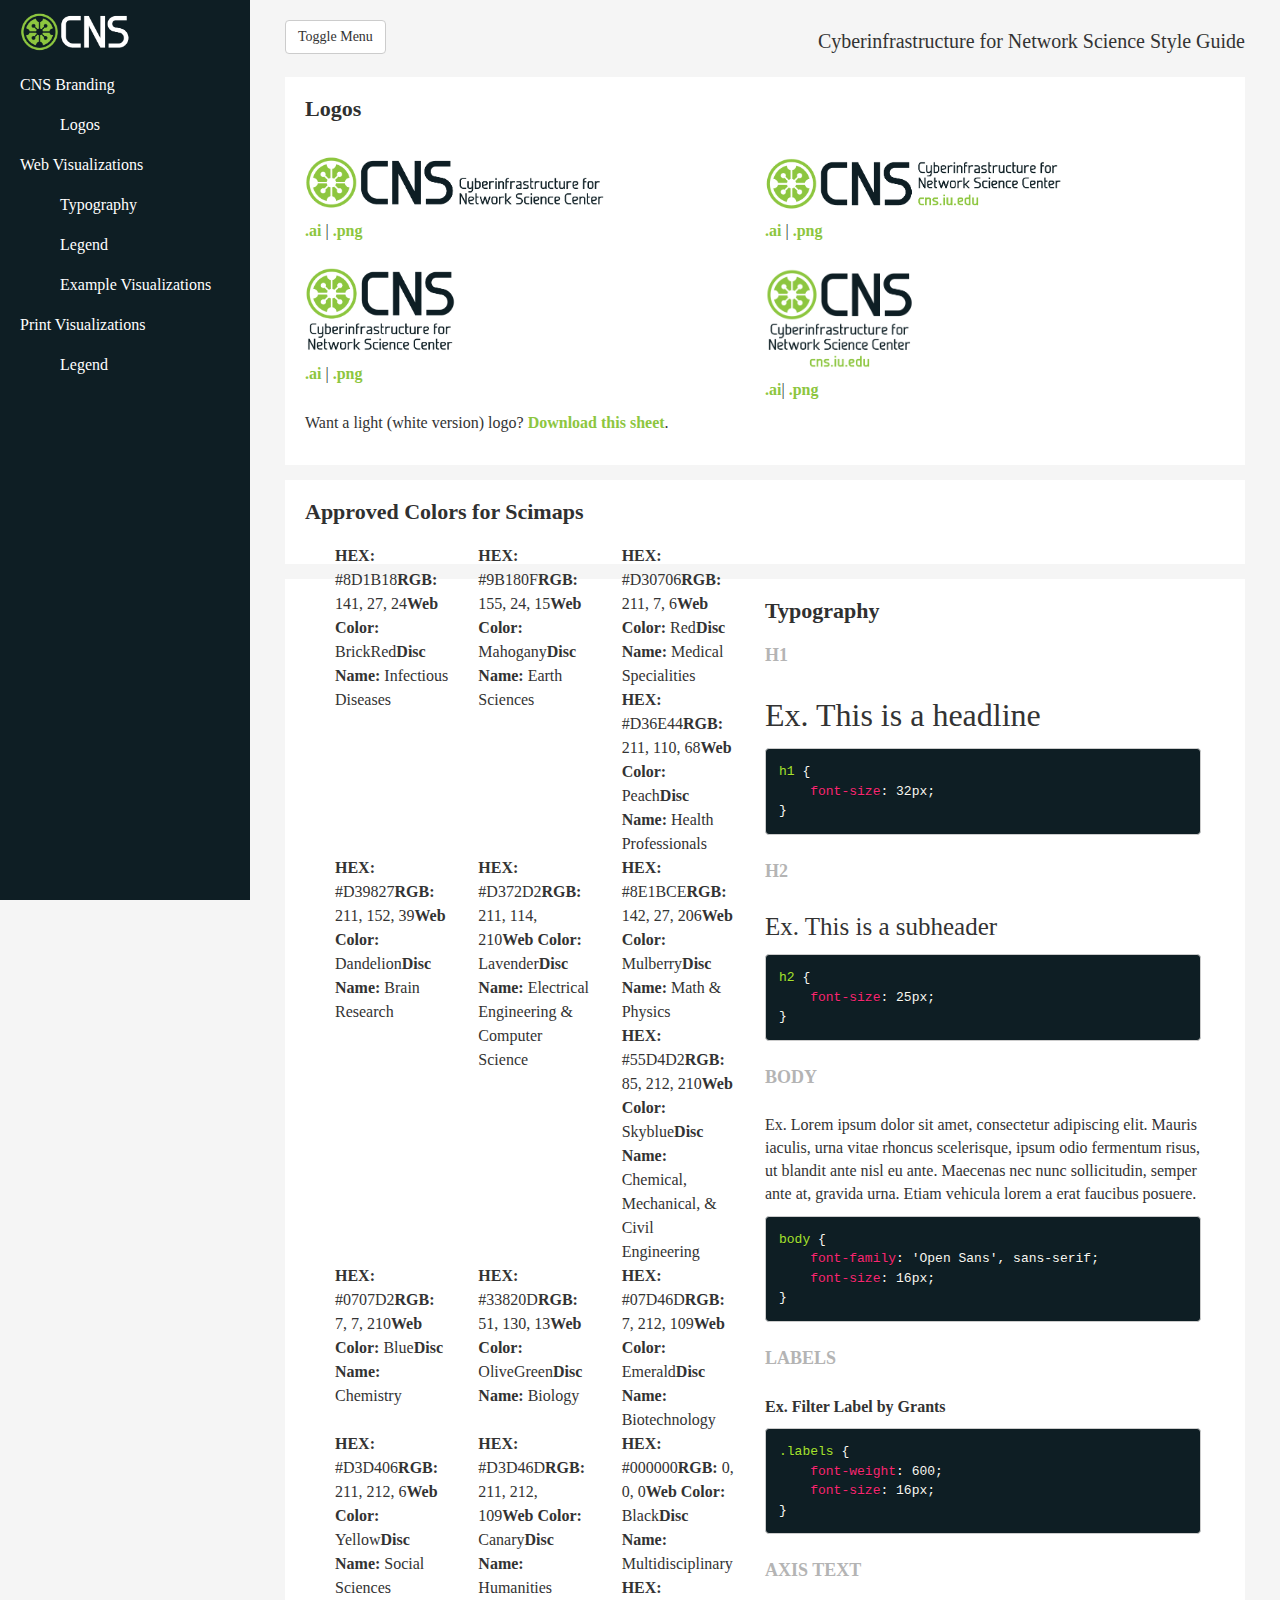
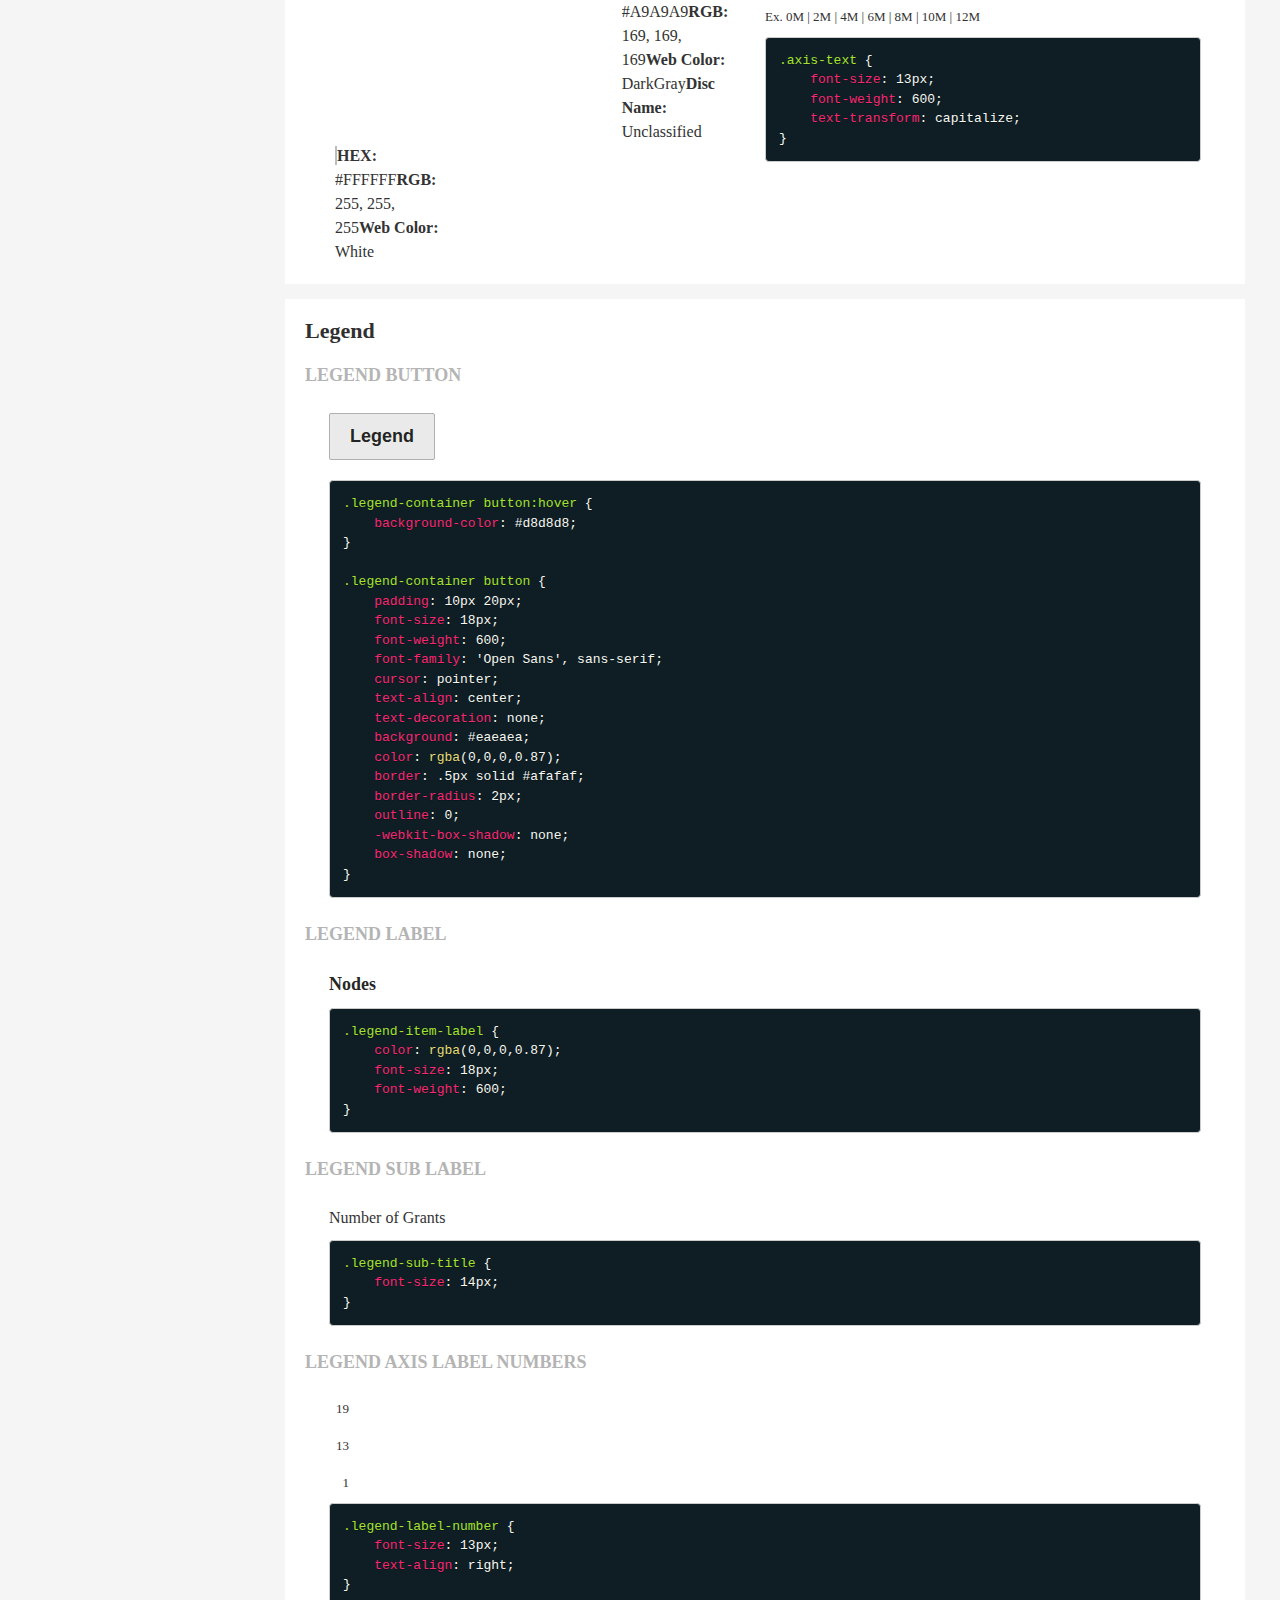
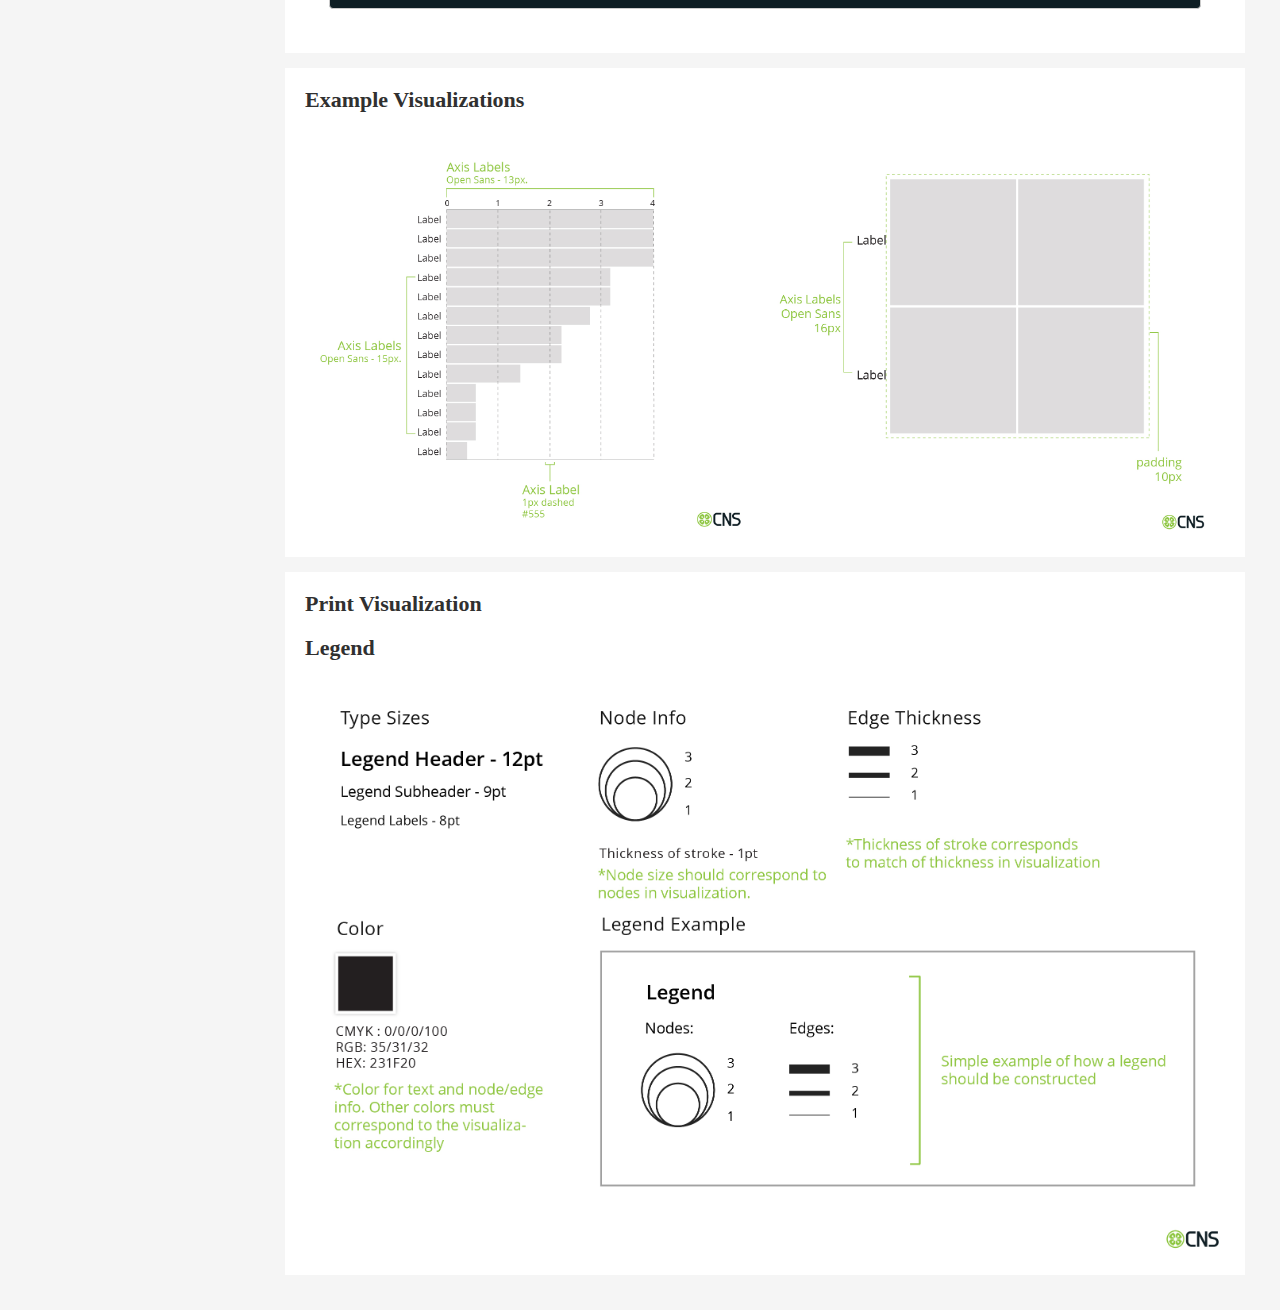
==== commit 8328d433: "Update index.html" ====
--- a/index.html
+++ b/index.html
@@ -106,30 +106,28 @@
                     </div>
                 </div>
                 <section class="section">
-                  <h3>Approved Colors for Scimaps</h3>
-                  <div class="color-wrapper">
-                    <div class="color-wrapper">
-                        <div class="color-item col-xs-6 col-sm-4s row">
-                          <div class="color-item col-xs-6 col-sm-4"><span class="color1"></span><span class="color-hex"><b>HEX:</b> #8D1B18</span><span class="color-rgb"><b>RGB:</b> 141, 27, 24</span><span class="color-name"><b>Web Color:</b> BrickRed</span><span class="disc-name"><b>Disc Name:</b> Infectious Diseases</span></div>
-                          <div class="color-item col-xs-6 col-sm-4"><span class="color2"></span><span class="color-hex"><b>HEX:</b> #9B180F</span><span class="color-rgb"><b>RGB:</b> 155, 24, 15</span><span class="color-name"><b>Web Color:</b> Mahogany</span><span class="disc-name"><b>Disc Name:</b> Earth Sciences</span></div>
-                          <div class="color-item col-xs-6 col-sm-4"><span class="color3"></span><span class="color-hex"><b>HEX:</b> #D30706</span><span class="color-rgb"><b>RGB:</b> 211, 7, 6</span><span class="color-name"><b>Web Color:</b> Red</span><span class="disc-name"><b>Disc Name:</b> Medical Specialities</span></div>     
-                          <div class="color-item col-xs-6 col-sm-4"><span class="color4"></span><span class="color-hex"><b>HEX:</b> #D36E44</span><span class="color-rgb"><b>RGB:</b> 211, 110, 68</span><span class="color-name"><b>Web Color:</b> Peach</span><span class="disc-name"><b>Disc Name:</b> Health Professionals</span></div>
-                          <div class="color-item col-xs-6 col-sm-4"><span class="color5"></span><span class="color-hex"><b>HEX:</b> #D39827</span><span class="color-rgb"><b>RGB:</b> 211, 152, 39</span><span class="color-name"><b>Web Color:</b> Dandelion</span><span class="disc-name"><b>Disc Name:</b> Brain Research</span></div> 
-                          <div class="color-item col-xs-6 col-sm-4"><span class="color6"></span><span class="color-hex"><b>HEX:</b> #D372D2</span><span class="color-rgb"><b>RGB:</b> 211, 114, 210</span><span class="color-name"><b>Web Color:</b> Lavender</span><span class="disc-name"><b>Disc Name:</b> Electrical Engineering &amp; Computer Science</span></div>
-                          <div class="color-item col-xs-6 col-sm-4"><span class="color7"></span><span class="color-hex"><b>HEX:</b> #8E1BCE</span><span class="color-rgb"><b>RGB:</b> 142, 27, 206</span><span class="color-name"><b>Web Color:</b> Mulberry</span><span class="disc-name"><b>Disc Name:</b> Math &amp; Physics</span></div>
-                          <div class="color-item col-xs-6 col-sm-4"><span class="color8"></span><span class="color-hex"><b>HEX:</b> #55D4D2</span><span class="color-rgb"><b>RGB:</b> 85, 212, 210</span><span class="color-name"><b>Web Color:</b> Skyblue</span><span class="disc-name"><b>Disc Name:</b> Chemical, Mechanical, &amp; Civil Engineering</span></div>
-                          <div class="color-item col-xs-6 col-sm-4"><span class="color9"></span><span class="color-hex"><b>HEX:</b> #0707D2</span><span class="color-rgb"><b>RGB:</b> 7, 7, 210</span><span class="color-name"><b>Web Color:</b> Blue</span><span class="disc-name"><b>Disc Name:</b> Chemistry</span></div>
-                          <div class="color-item col-xs-6 col-sm-4"><span class="color10"></span><span class="color-hex"><b>HEX:</b> #33820D</span><span class="color-rgb"><b>RGB:</b> 51, 130, 13</span><span class="color-name"><b>Web Color:</b> OliveGreen</span><span class="disc-name"><b>Disc Name:</b> Biology</span></div>
-                          <div class="color-item col-xs-6 col-sm-4"><span class="color11"></span><span class="color-hex"><b>HEX:</b> #07D46D</span><span class="color-rgb"><b>RGB:</b> 7, 212, 109</span><span class="color-name"><b>Web Color:</b> Emerald</span><span class="disc-name"><b>Disc Name:</b> Biotechnology</span></div>
-                          <div class="color-item col-xs-6 col-sm-4"><span class="color12"></span><span class="color-hex"><b>HEX:</b> #D3D406</span><span class="color-rgb"><b>RGB:</b> 211, 212, 6</span><span class="color-name"><b>Web Color:</b> Yellow</span><span class="disc-name"><b>Disc Name:</b> Social Sciences</span></div>
-                          <div class="color-item col-xs-6 col-sm-4"><span class="color13"></span><span class="color-hex"><b>HEX:</b> #D3D46D</span><span class="color-rgb"><b>RGB:</b> 211, 212, 109</span><span class="color-name"><b>Web Color:</b> Canary</span><span class="disc-name"><b>Disc Name:</b> Humanities</span></div>
-                          <div class="color-item col-xs-6 col-sm-4"><span class="color14"></span><span class="color-hex"><b>HEX:</b> #000000</span><span class="color-rgb"><b>RGB:</b> 0, 0, 0</span><span class="color-name"><b>Web Color:</b> Black</span><span class="disc-name"><b>Disc Name:</b> Multidisciplinary</span></div>
-                          <div class="color-item col-xs-6 col-sm-4"><span class="color15"></span><span class="color-hex"><b>HEX:</b> #A9A9A9</span><span class="color-rgb"><b>RGB:</b> 169, 169, 169</span><span class="color-name"><b>Web Color:</b> DarkGray</span><span class="disc-name"><b>Disc Name:</b> Unclassified</span></div>
-                          <div class="color-item col-xs-6 col-sm-4"><span class="color16"></span><span class="color-hex"><b>HEX:</b> #FFFFFF</span><span class="color-rgb"><b>RGB:</b> 255, 255, 255</span><span class="color-name"><b>Web Color:</b> White</span><span class="disc-name"></span></li>
-                        </div>
-                      </div>
-                  </div>
-                </section>
+          <h3>Approved Colors for Scimaps</h3>
+          <div class="color-wrapper">
+            <div class="color-item col-xs-6 col-sm-4s row">
+              <div class="color-item col-xs-6 col-sm-4"><span class="color1"></span><span class="color-hex"><b>HEX:</b> #8D1B18</span><span class="color-rgb"><b>RGB:</b> 141, 27, 24</span><span class="color-name"><b>Web Color:</b> BrickRed</span><span class="disc-name"><b>Disc Name:</b> Infectious Diseases</span></div>
+              <div class="color-item col-xs-6 col-sm-4"><span class="color2"></span><span class="color-hex"><b>HEX:</b> #9B180F</span><span class="color-rgb"><b>RGB:</b> 155, 24, 15</span><span class="color-name"><b>Web Color:</b> Mahogany</span><span class="disc-name"><b>Disc Name:</b> Earth Sciences</span></div>
+              <div class="color-item col-xs-6 col-sm-4"><span class="color3"></span><span class="color-hex"><b>HEX:</b> #D30706</span><span class="color-rgb"><b>RGB:</b> 211, 7, 6</span><span class="color-name"><b>Web Color:</b> Red</span><span class="disc-name"><b>Disc Name:</b> Medical Specialities</span></div>     
+              <div class="color-item col-xs-6 col-sm-4"><span class="color4"></span><span class="color-hex"><b>HEX:</b> #D36E44</span><span class="color-rgb"><b>RGB:</b> 211, 110, 68</span><span class="color-name"><b>Web Color:</b> Peach</span><span class="disc-name"><b>Disc Name:</b> Health Professionals</span></div>
+              <div class="color-item col-xs-6 col-sm-4"><span class="color5"></span><span class="color-hex"><b>HEX:</b> #D39827</span><span class="color-rgb"><b>RGB:</b> 211, 152, 39</span><span class="color-name"><b>Web Color:</b> Dandelion</span><span class="disc-name"><b>Disc Name:</b> Brain Research</span></div> 
+              <div class="color-item col-xs-6 col-sm-4"><span class="color6"></span><span class="color-hex"><b>HEX:</b> #D372D2</span><span class="color-rgb"><b>RGB:</b> 211, 114, 210</span><span class="color-name"><b>Web Color:</b> Lavender</span><span class="disc-name"><b>Disc Name:</b> Electrical Engineering &amp; Computer Science</span></div>
+              <div class="color-item col-xs-6 col-sm-4"><span class="color7"></span><span class="color-hex"><b>HEX:</b> #8E1BCE</span><span class="color-rgb"><b>RGB:</b> 142, 27, 206</span><span class="color-name"><b>Web Color:</b> Mulberry</span><span class="disc-name"><b>Disc Name:</b> Math &amp; Physics</span></div>
+              <div class="color-item col-xs-6 col-sm-4"><span class="color8"></span><span class="color-hex"><b>HEX:</b> #55D4D2</span><span class="color-rgb"><b>RGB:</b> 85, 212, 210</span><span class="color-name"><b>Web Color:</b> Skyblue</span><span class="disc-name"><b>Disc Name:</b> Chemical, Mechanical, &amp; Civil Engineering</span></div>
+              <div class="color-item col-xs-6 col-sm-4"><span class="color9"></span><span class="color-hex"><b>HEX:</b> #0707D2</span><span class="color-rgb"><b>RGB:</b> 7, 7, 210</span><span class="color-name"><b>Web Color:</b> Blue</span><span class="disc-name"><b>Disc Name:</b> Chemistry</span></div>
+              <div class="color-item col-xs-6 col-sm-4"><span class="color10"></span><span class="color-hex"><b>HEX:</b> #33820D</span><span class="color-rgb"><b>RGB:</b> 51, 130, 13</span><span class="color-name"><b>Web Color:</b> OliveGreen</span><span class="disc-name"><b>Disc Name:</b> Biology</span></div>
+              <div class="color-item col-xs-6 col-sm-4"><span class="color11"></span><span class="color-hex"><b>HEX:</b> #07D46D</span><span class="color-rgb"><b>RGB:</b> 7, 212, 109</span><span class="color-name"><b>Web Color:</b> Emerald</span><span class="disc-name"><b>Disc Name:</b> Biotechnology</span></div>
+              <div class="color-item col-xs-6 col-sm-4"><span class="color12"></span><span class="color-hex"><b>HEX:</b> #D3D406</span><span class="color-rgb"><b>RGB:</b> 211, 212, 6</span><span class="color-name"><b>Web Color:</b> Yellow</span><span class="disc-name"><b>Disc Name:</b> Social Sciences</span></div>
+              <div class="color-item col-xs-6 col-sm-4"><span class="color13"></span><span class="color-hex"><b>HEX:</b> #D3D46D</span><span class="color-rgb"><b>RGB:</b> 211, 212, 109</span><span class="color-name"><b>Web Color:</b> Canary</span><span class="disc-name"><b>Disc Name:</b> Humanities</span></div>
+              <div class="color-item col-xs-6 col-sm-4"><span class="color14"></span><span class="color-hex"><b>HEX:</b> #000000</span><span class="color-rgb"><b>RGB:</b> 0, 0, 0</span><span class="color-name"><b>Web Color:</b> Black</span><span class="disc-name"><b>Disc Name:</b> Multidisciplinary</span></div>
+              <div class="color-item col-xs-6 col-sm-4"><span class="color15"></span><span class="color-hex"><b>HEX:</b> #A9A9A9</span><span class="color-rgb"><b>RGB:</b> 169, 169, 169</span><span class="color-name"><b>Web Color:</b> DarkGray</span><span class="disc-name"><b>Disc Name:</b> Unclassified</span></div>
+              <div class="color-item col-xs-6 col-sm-4"><span class="color16"></span><span class="color-hex"><b>HEX:</b> #FFFFFF</span><span class="color-rgb"><b>RGB:</b> 255, 255, 255</span><span class="color-name"><b>Web Color:</b> White</span><span class="disc-name"></span></li>
+            </div>
+          </div>
+        </section>
                 <div class="section">
                     <div class="row" id="typo">
                         <h3>Typography</h3>
--- a/css/style.css
+++ b/css/style.css
@@ -201,24 +201,15 @@
 .color-items {
           list-style-type: none;
         }
-          .color-item {
-            display: inline-flex;
-            flex-direction: column;
-            margin: 15px;
-          }
-          .color-item span[class*="color"] {
-            display: flex;
+	.color-item {
+		font-size: 16px;
+		line-height: 24px;
+	}
+          .color-img {
             margin-bottom: 0.5rem;
             width: 60px;
             height: 60px;
             border-radius: 60px;
-            justify-content: center;
-          }
-          .color-label {
-            display: flex;
-            font-size: 16px;
-            line-height: 24px;
-            justify-content: center;
           }
           .color1 {
             background-color: #8D1B18;
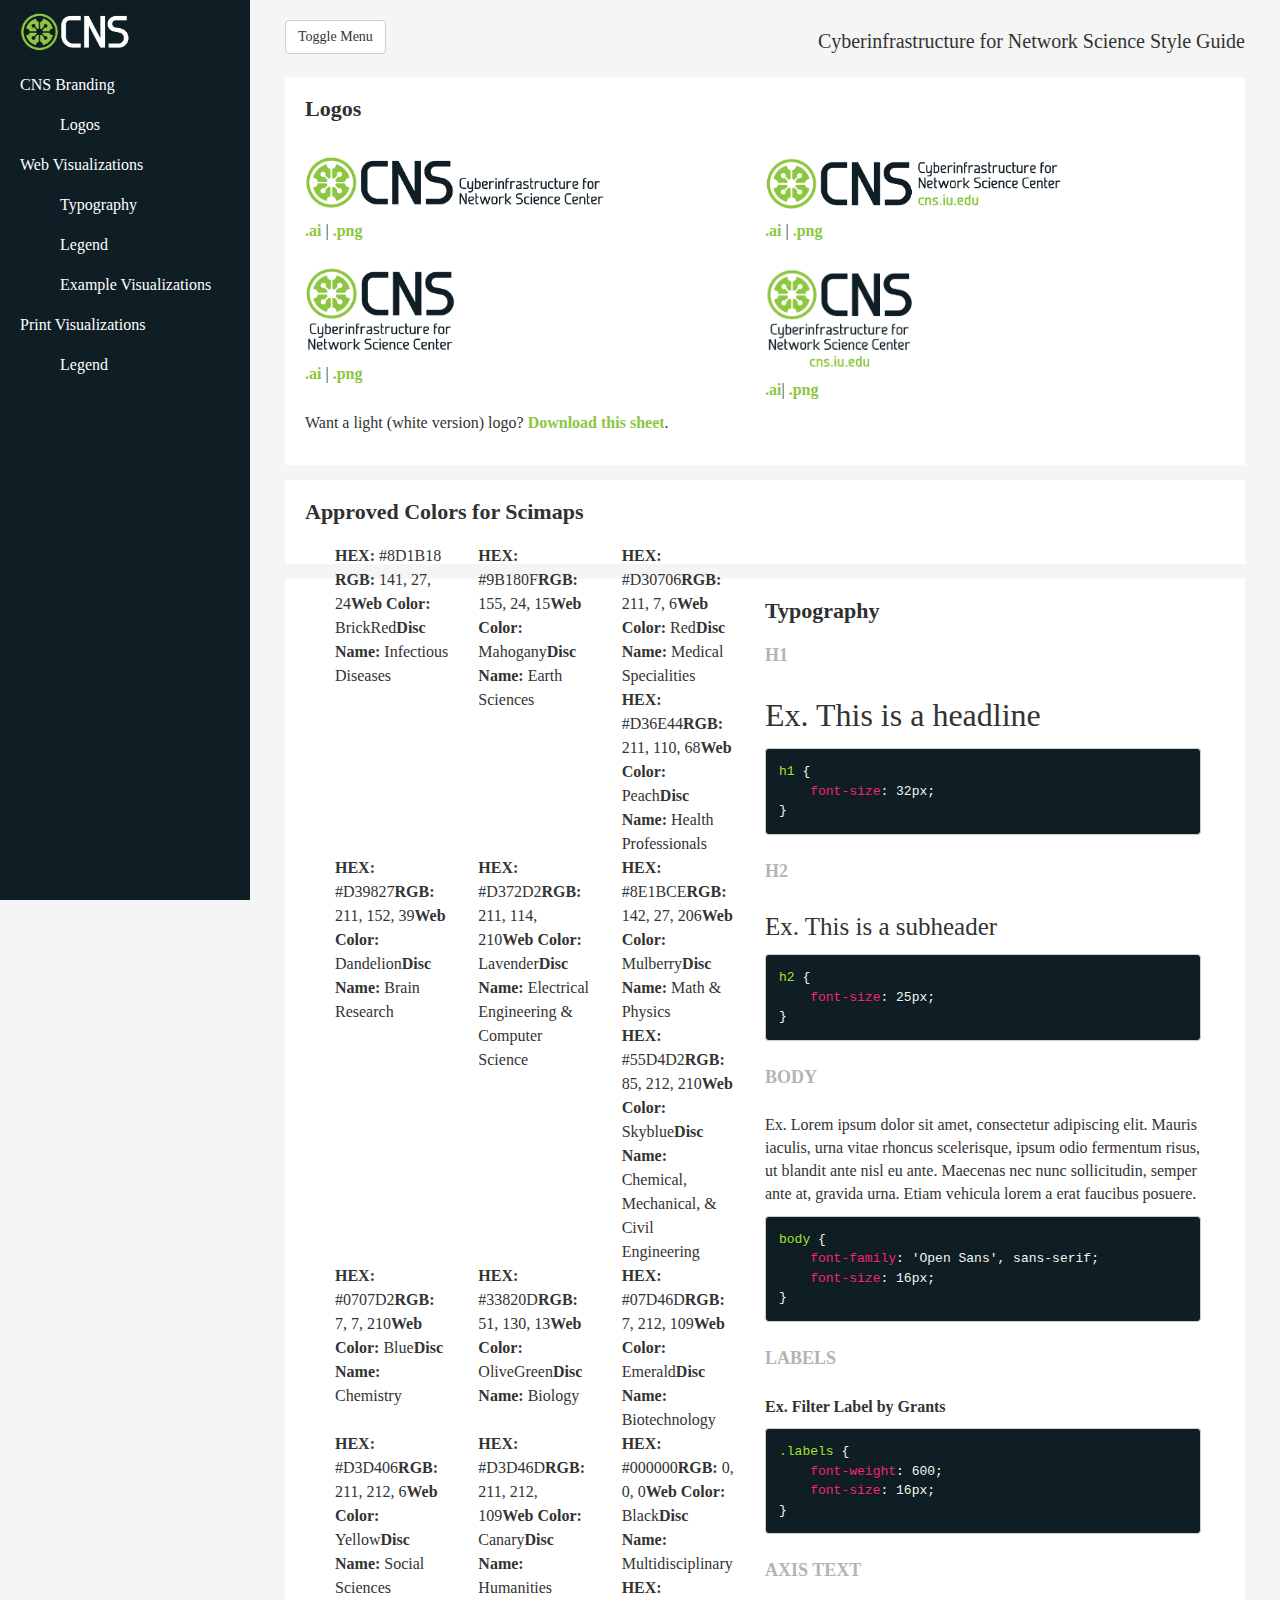
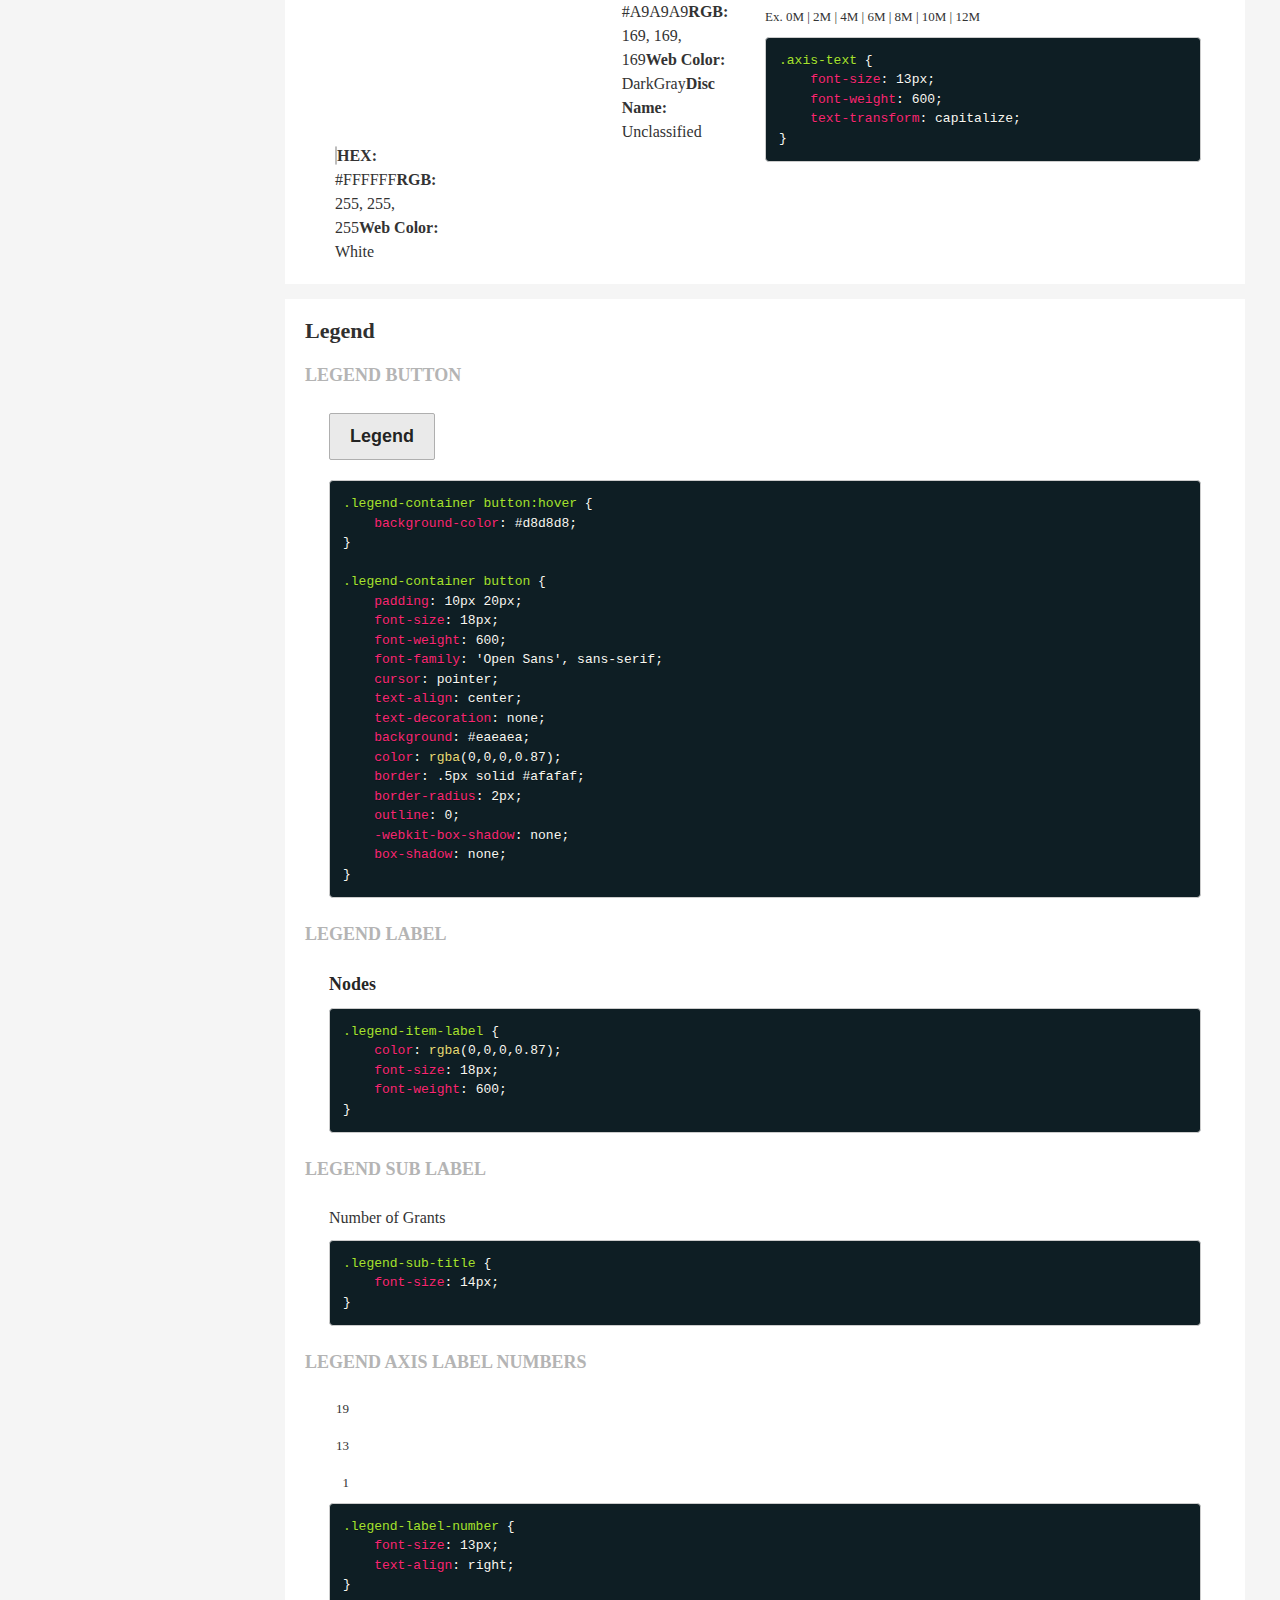
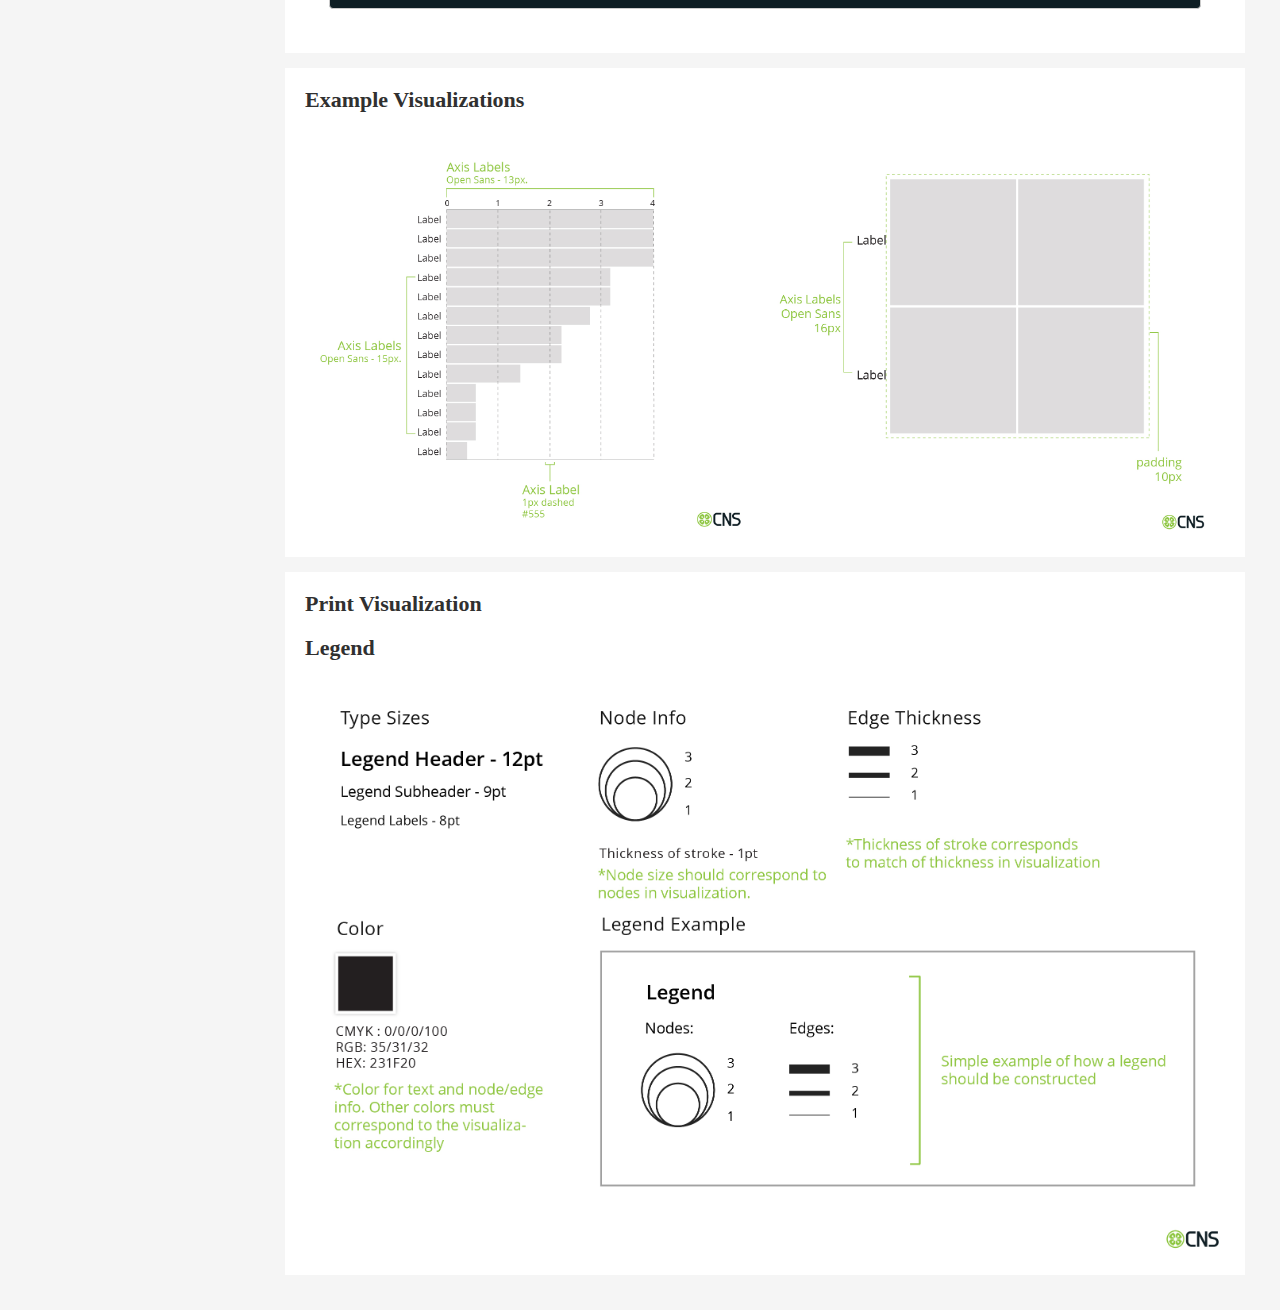
==== commit 8333770c: "Color revisions" ====
--- a/index.html
+++ b/index.html
@@ -109,22 +109,22 @@
           <h3>Approved Colors for Scimaps</h3>
           <div class="color-wrapper">
             <div class="color-item col-xs-6 col-sm-4s row">
-              <div class="color-item col-xs-6 col-sm-4"><span class="color1"></span><span class="color-hex"><b>HEX:</b> #8D1B18</span><span class="color-rgb"><b>RGB:</b> 141, 27, 24</span><span class="color-name"><b>Web Color:</b> BrickRed</span><span class="disc-name"><b>Disc Name:</b> Infectious Diseases</span></div>
-              <div class="color-item col-xs-6 col-sm-4"><span class="color2"></span><span class="color-hex"><b>HEX:</b> #9B180F</span><span class="color-rgb"><b>RGB:</b> 155, 24, 15</span><span class="color-name"><b>Web Color:</b> Mahogany</span><span class="disc-name"><b>Disc Name:</b> Earth Sciences</span></div>
-              <div class="color-item col-xs-6 col-sm-4"><span class="color3"></span><span class="color-hex"><b>HEX:</b> #D30706</span><span class="color-rgb"><b>RGB:</b> 211, 7, 6</span><span class="color-name"><b>Web Color:</b> Red</span><span class="disc-name"><b>Disc Name:</b> Medical Specialities</span></div>     
-              <div class="color-item col-xs-6 col-sm-4"><span class="color4"></span><span class="color-hex"><b>HEX:</b> #D36E44</span><span class="color-rgb"><b>RGB:</b> 211, 110, 68</span><span class="color-name"><b>Web Color:</b> Peach</span><span class="disc-name"><b>Disc Name:</b> Health Professionals</span></div>
-              <div class="color-item col-xs-6 col-sm-4"><span class="color5"></span><span class="color-hex"><b>HEX:</b> #D39827</span><span class="color-rgb"><b>RGB:</b> 211, 152, 39</span><span class="color-name"><b>Web Color:</b> Dandelion</span><span class="disc-name"><b>Disc Name:</b> Brain Research</span></div> 
-              <div class="color-item col-xs-6 col-sm-4"><span class="color6"></span><span class="color-hex"><b>HEX:</b> #D372D2</span><span class="color-rgb"><b>RGB:</b> 211, 114, 210</span><span class="color-name"><b>Web Color:</b> Lavender</span><span class="disc-name"><b>Disc Name:</b> Electrical Engineering &amp; Computer Science</span></div>
-              <div class="color-item col-xs-6 col-sm-4"><span class="color7"></span><span class="color-hex"><b>HEX:</b> #8E1BCE</span><span class="color-rgb"><b>RGB:</b> 142, 27, 206</span><span class="color-name"><b>Web Color:</b> Mulberry</span><span class="disc-name"><b>Disc Name:</b> Math &amp; Physics</span></div>
-              <div class="color-item col-xs-6 col-sm-4"><span class="color8"></span><span class="color-hex"><b>HEX:</b> #55D4D2</span><span class="color-rgb"><b>RGB:</b> 85, 212, 210</span><span class="color-name"><b>Web Color:</b> Skyblue</span><span class="disc-name"><b>Disc Name:</b> Chemical, Mechanical, &amp; Civil Engineering</span></div>
-              <div class="color-item col-xs-6 col-sm-4"><span class="color9"></span><span class="color-hex"><b>HEX:</b> #0707D2</span><span class="color-rgb"><b>RGB:</b> 7, 7, 210</span><span class="color-name"><b>Web Color:</b> Blue</span><span class="disc-name"><b>Disc Name:</b> Chemistry</span></div>
-              <div class="color-item col-xs-6 col-sm-4"><span class="color10"></span><span class="color-hex"><b>HEX:</b> #33820D</span><span class="color-rgb"><b>RGB:</b> 51, 130, 13</span><span class="color-name"><b>Web Color:</b> OliveGreen</span><span class="disc-name"><b>Disc Name:</b> Biology</span></div>
-              <div class="color-item col-xs-6 col-sm-4"><span class="color11"></span><span class="color-hex"><b>HEX:</b> #07D46D</span><span class="color-rgb"><b>RGB:</b> 7, 212, 109</span><span class="color-name"><b>Web Color:</b> Emerald</span><span class="disc-name"><b>Disc Name:</b> Biotechnology</span></div>
-              <div class="color-item col-xs-6 col-sm-4"><span class="color12"></span><span class="color-hex"><b>HEX:</b> #D3D406</span><span class="color-rgb"><b>RGB:</b> 211, 212, 6</span><span class="color-name"><b>Web Color:</b> Yellow</span><span class="disc-name"><b>Disc Name:</b> Social Sciences</span></div>
-              <div class="color-item col-xs-6 col-sm-4"><span class="color13"></span><span class="color-hex"><b>HEX:</b> #D3D46D</span><span class="color-rgb"><b>RGB:</b> 211, 212, 109</span><span class="color-name"><b>Web Color:</b> Canary</span><span class="disc-name"><b>Disc Name:</b> Humanities</span></div>
-              <div class="color-item col-xs-6 col-sm-4"><span class="color14"></span><span class="color-hex"><b>HEX:</b> #000000</span><span class="color-rgb"><b>RGB:</b> 0, 0, 0</span><span class="color-name"><b>Web Color:</b> Black</span><span class="disc-name"><b>Disc Name:</b> Multidisciplinary</span></div>
-              <div class="color-item col-xs-6 col-sm-4"><span class="color15"></span><span class="color-hex"><b>HEX:</b> #A9A9A9</span><span class="color-rgb"><b>RGB:</b> 169, 169, 169</span><span class="color-name"><b>Web Color:</b> DarkGray</span><span class="disc-name"><b>Disc Name:</b> Unclassified</span></div>
-              <div class="color-item col-xs-6 col-sm-4"><span class="color16"></span><span class="color-hex"><b>HEX:</b> #FFFFFF</span><span class="color-rgb"><b>RGB:</b> 255, 255, 255</span><span class="color-name"><b>Web Color:</b> White</span><span class="disc-name"></span></li>
+              <div class="color-item col-xs-6 col-sm-4"><span class="color-img color1"></span><span class="color-hex"><b>HEX:</b> #8D1B18</span> <span class="color-rgb"><b>RGB:</b> 141, 27, 24</span><span class="color-name"><b>Web Color:</b> BrickRed</span><span class="disc-name"><b>Disc Name:</b> Infectious Diseases</span></div>
+              <div class="color-item col-xs-6 col-sm-4"><span class="color-img color2"></span><span class="color-hex"><b>HEX:</b> #9B180F</span><span class="color-rgb"><b>RGB:</b> 155, 24, 15</span><span class="color-name"><b>Web Color:</b> Mahogany</span><span class="disc-name"><b>Disc Name:</b> Earth Sciences</span></div>
+              <div class="color-item col-xs-6 col-sm-4"><span class="color-img color3"></span><span class="color-hex"><b>HEX:</b> #D30706</span><span class="color-rgb"><b>RGB:</b> 211, 7, 6</span><span class="color-name"><b>Web Color:</b> Red</span><span class="disc-name"><b>Disc Name:</b> Medical Specialities</span></div>
+              <div class="color-item col-xs-6 col-sm-4"><span class="color-img color4"></span><span class="color-hex"><b>HEX:</b> #D36E44</span><span class="color-rgb"><b>RGB:</b> 211, 110, 68</span><span class="color-name"><b>Web Color:</b> Peach</span><span class="disc-name"><b>Disc Name:</b> Health Professionals</span></div>
+              <div class="color-item col-xs-6 col-sm-4"><span class="color-img color5"></span><span class="color-hex"><b>HEX:</b> #D39827</span><span class="color-rgb"><b>RGB:</b> 211, 152, 39</span><span class="color-name"><b>Web Color:</b> Dandelion</span><span class="disc-name"><b>Disc Name:</b> Brain Research</span></div>
+              <div class="color-item col-xs-6 col-sm-4"><span class="color-img color6"></span><span class="color-hex"><b>HEX:</b> #D372D2</span><span class="color-rgb"><b>RGB:</b> 211, 114, 210</span><span class="color-name"><b>Web Color:</b> Lavender</span><span class="disc-name"><b>Disc Name:</b> Electrical Engineering &amp; Computer Science</span></div>
+              <div class="color-item col-xs-6 col-sm-4"><span class="color-img color7"></span><span class="color-hex"><b>HEX:</b> #8E1BCE</span><span class="color-rgb"><b>RGB:</b> 142, 27, 206</span><span class="color-name"><b>Web Color:</b> Mulberry</span><span class="disc-name"><b>Disc Name:</b> Math &amp; Physics</span></div>
+              <div class="color-item col-xs-6 col-sm-4"><span class="color-img color8"></span><span class="color-hex"><b>HEX:</b> #55D4D2</span><span class="color-rgb"><b>RGB:</b> 85, 212, 210</span><span class="color-name"><b>Web Color:</b> Skyblue</span><span class="disc-name"><b>Disc Name:</b> Chemical, Mechanical, &amp; Civil Engineering</span></div>
+              <div class="color-item col-xs-6 col-sm-4"><span class="color-img color9"></span><span class="color-hex"><b>HEX:</b> #0707D2</span><span class="color-rgb"><b>RGB:</b> 7, 7, 210</span><span class="color-name"><b>Web Color:</b> Blue</span><span class="disc-name"><b>Disc Name:</b> Chemistry</span></div>
+              <div class="color-item col-xs-6 col-sm-4"><span class="color-img color10"></span><span class="color-hex"><b>HEX:</b> #33820D</span><span class="color-rgb"><b>RGB:</b> 51, 130, 13</span><span class="color-name"><b>Web Color:</b> OliveGreen</span><span class="disc-name"><b>Disc Name:</b> Biology</span></div>
+              <div class="color-item col-xs-6 col-sm-4"><span class="color-img color11"></span><span class="color-hex"><b>HEX:</b> #07D46D</span><span class="color-rgb"><b>RGB:</b> 7, 212, 109</span><span class="color-name"><b>Web Color:</b> Emerald</span><span class="disc-name"><b>Disc Name:</b> Biotechnology</span></div>
+              <div class="color-item col-xs-6 col-sm-4"><span class="color-img color12"></span><span class="color-hex"><b>HEX:</b> #D3D406</span><span class="color-rgb"><b>RGB:</b> 211, 212, 6</span><span class="color-name"><b>Web Color:</b> Yellow</span><span class="disc-name"><b>Disc Name:</b> Social Sciences</span></div>
+              <div class="color-item col-xs-6 col-sm-4"><span class="color-img color13"></span><span class="color-hex"><b>HEX:</b> #D3D46D</span><span class="color-rgb"><b>RGB:</b> 211, 212, 109</span><span class="color-name"><b>Web Color:</b> Canary</span><span class="disc-name"><b>Disc Name:</b> Humanities</span></div>
+              <div class="color-item col-xs-6 col-sm-4"><span class="color-img color14"></span><span class="color-hex"><b>HEX:</b> #000000</span><span class="color-rgb"><b>RGB:</b> 0, 0, 0</span><span class="color-name"><b>Web Color:</b> Black</span><span class="disc-name"><b>Disc Name:</b> Multidisciplinary</span></div>
+              <div class="color-item col-xs-6 col-sm-4"><span class="color-img color15"></span><span class="color-hex"><b>HEX:</b> #A9A9A9</span><span class="color-rgb"><b>RGB:</b> 169, 169, 169</span><span class="color-name"><b>Web Color:</b> DarkGray</span><span class="disc-name"><b>Disc Name:</b> Unclassified</span></div>
+              <div class="color-item col-xs-6 col-sm-4"><span class="color-img color16"></span><span class="color-hex"><b>HEX:</b> #FFFFFF</span><span class="color-rgb"><b>RGB:</b> 255, 255, 255</span><span class="color-name"><b>Web Color:</b> White</span><span class="disc-name"></span></div>
             </div>
           </div>
         </section>
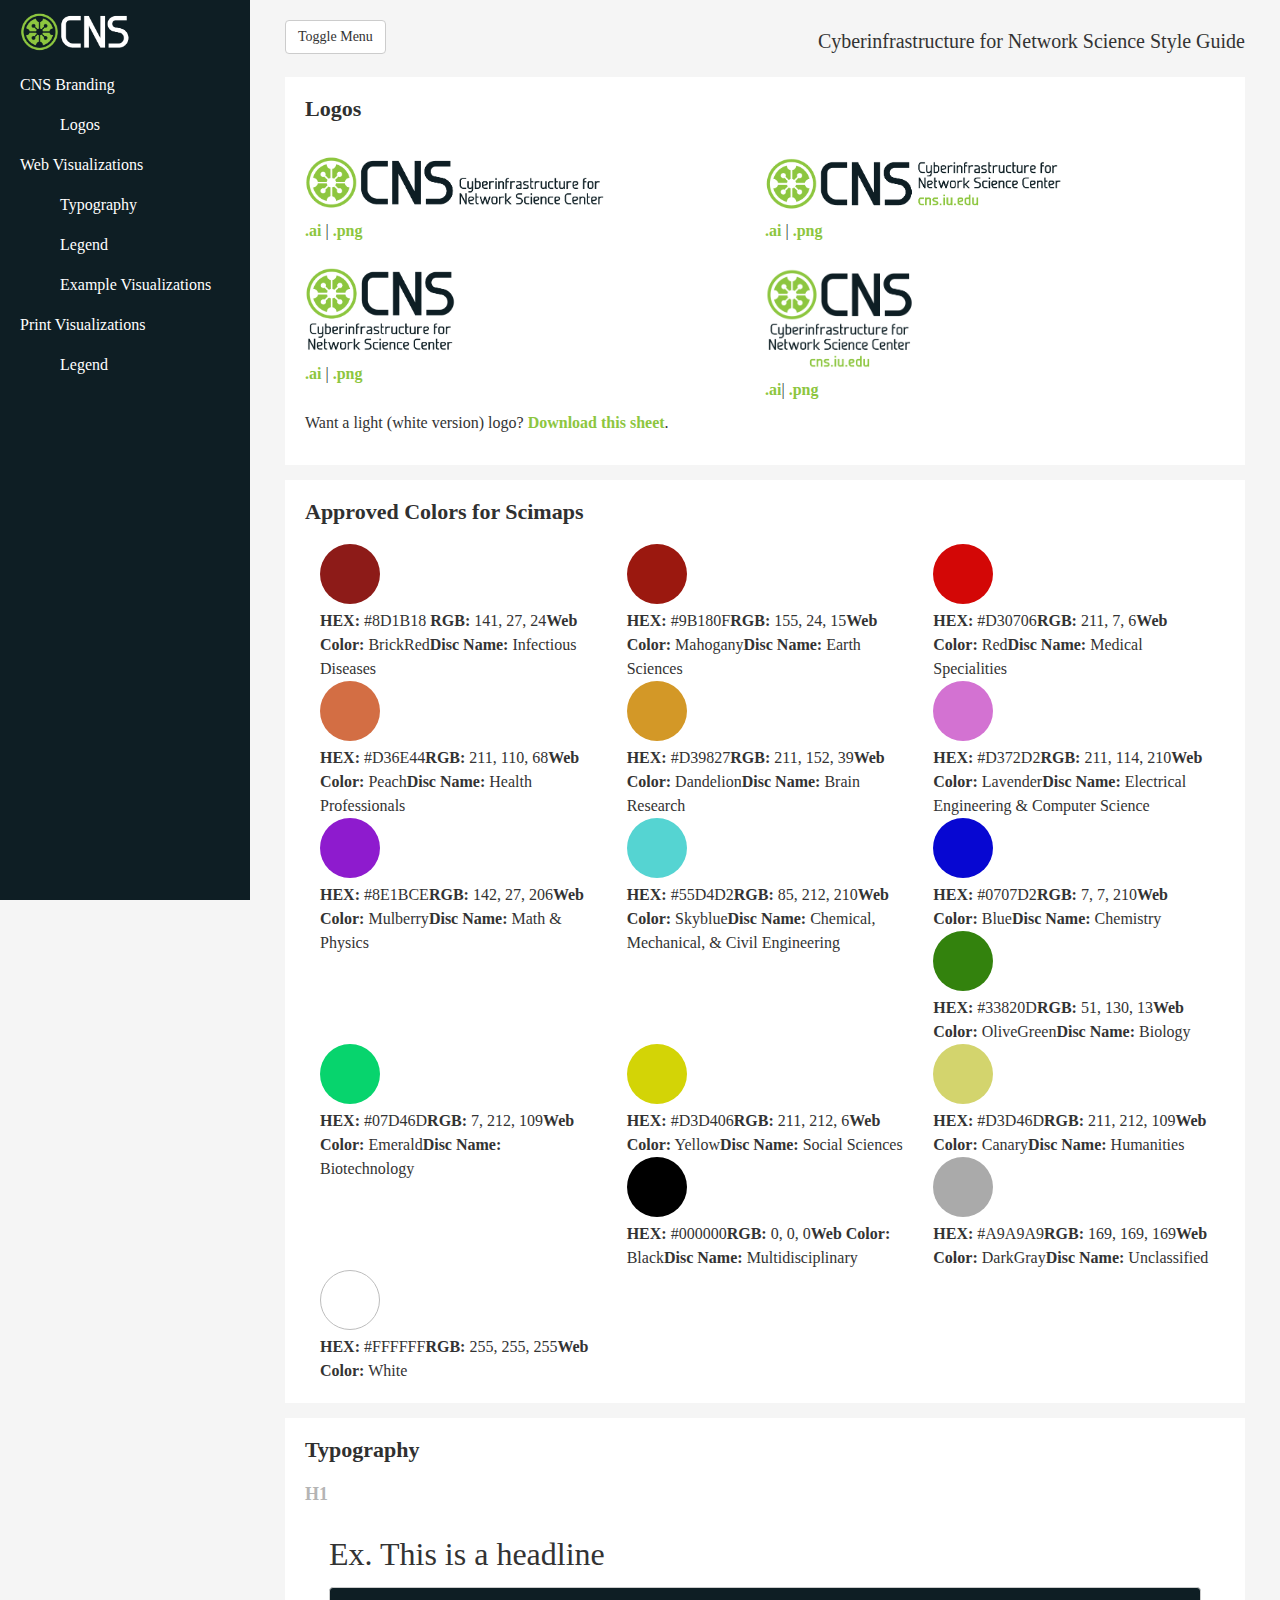
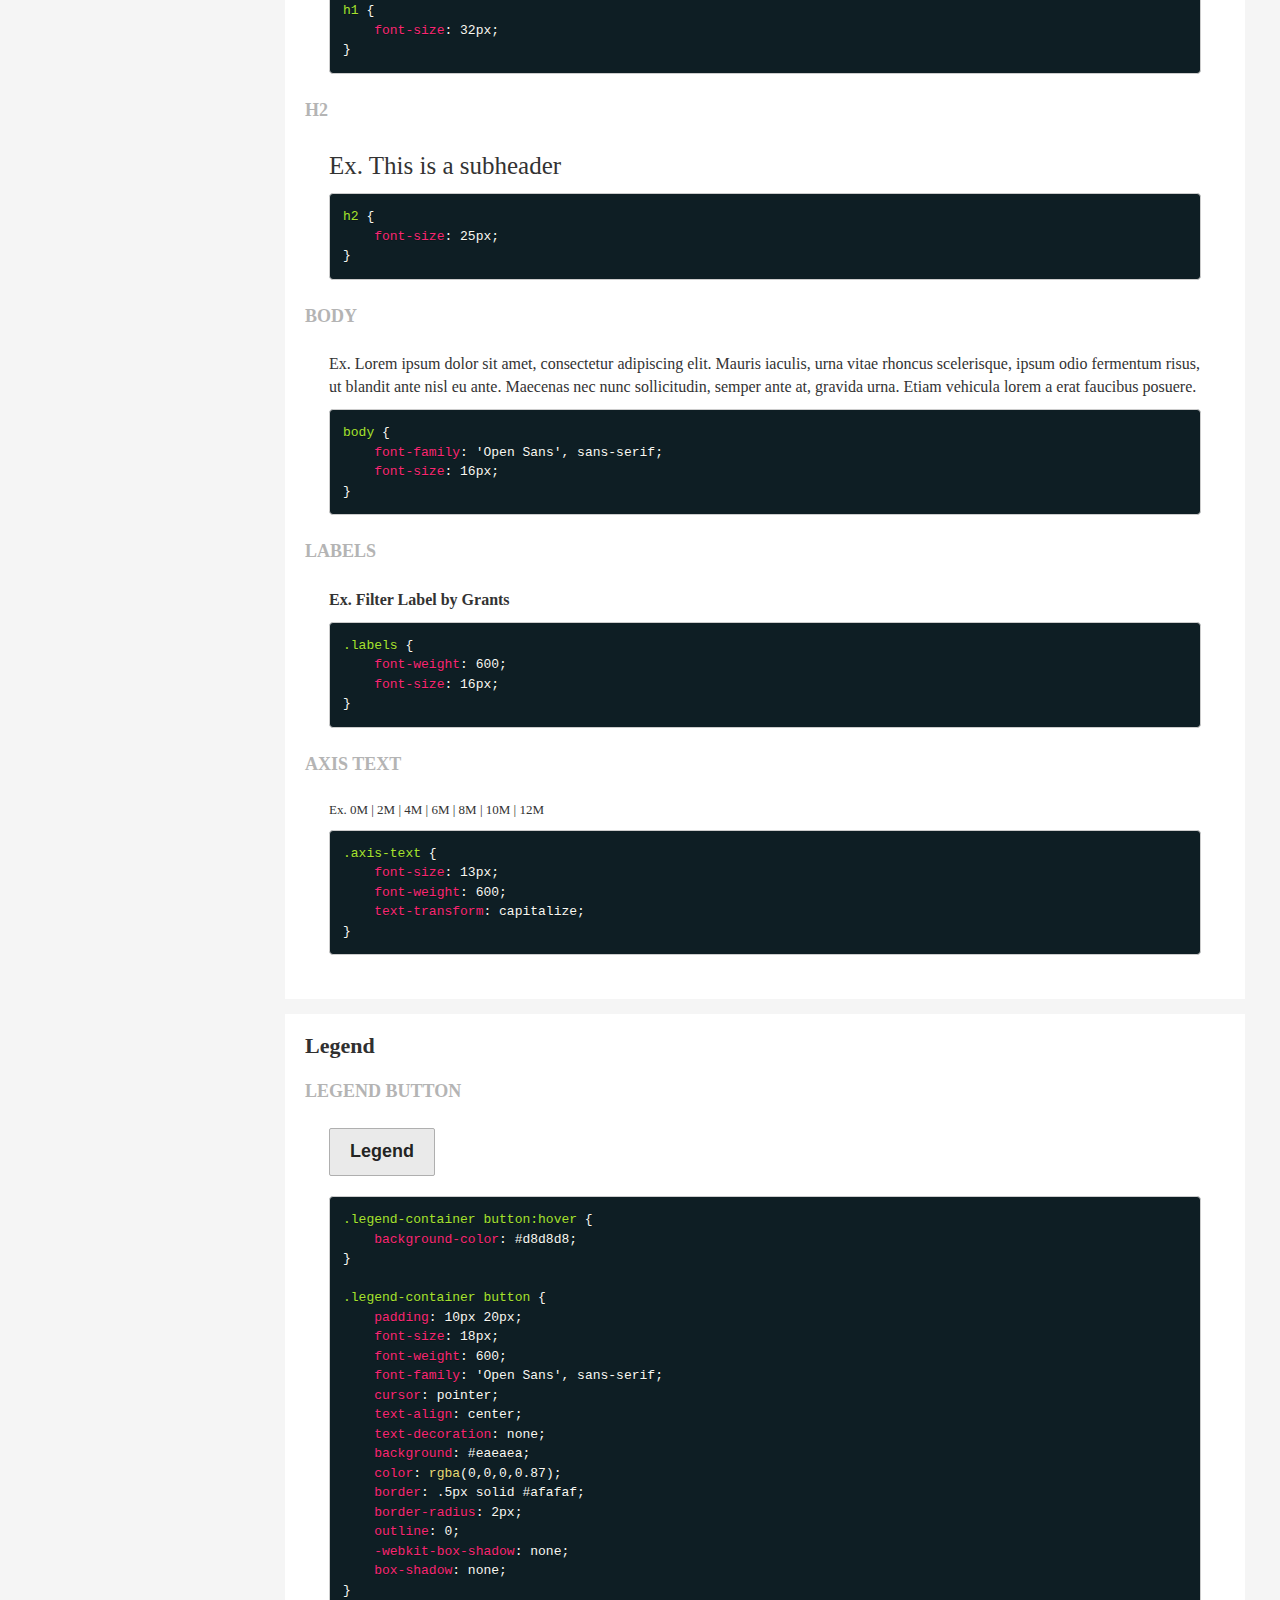
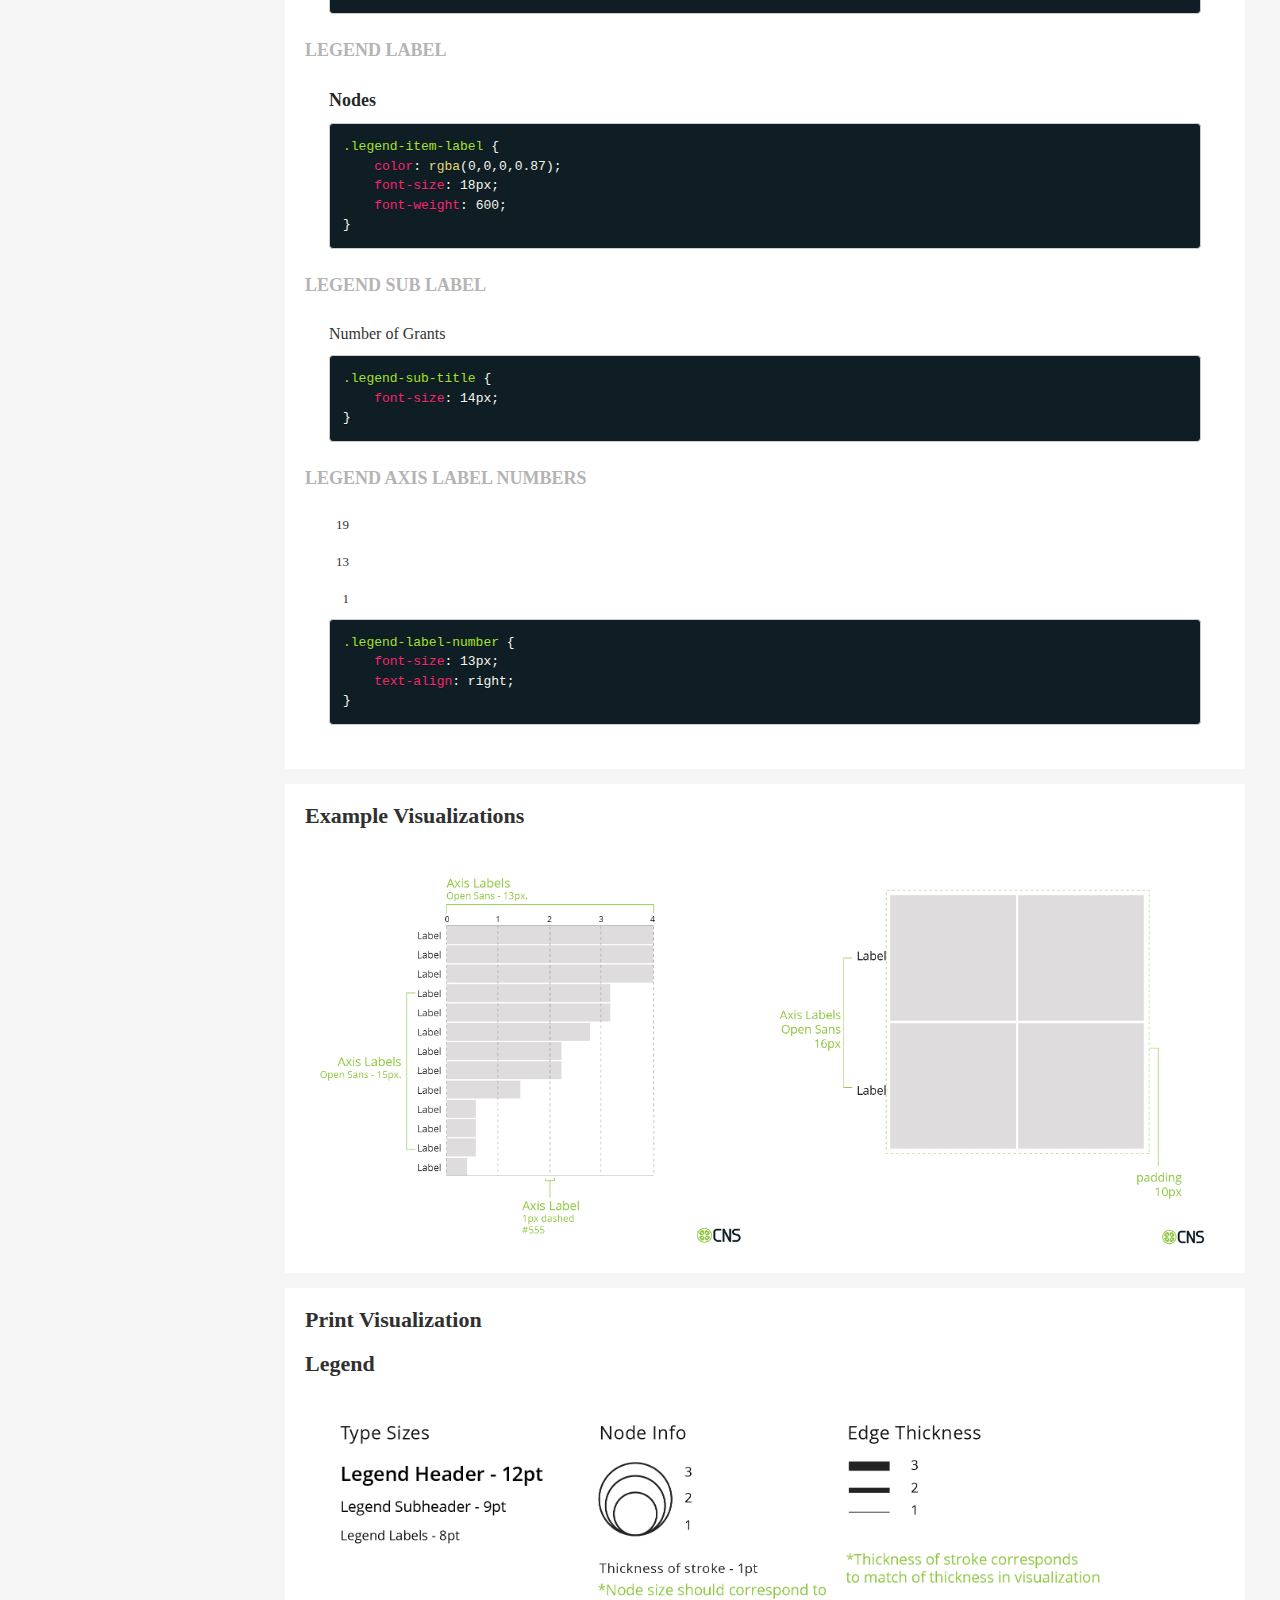
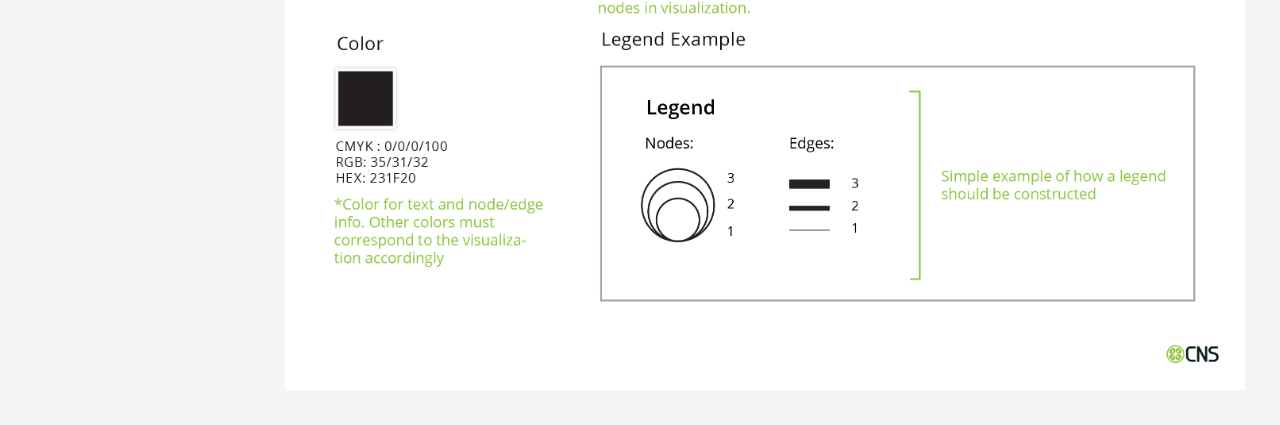
==== commit 70c71157: "Update index.html" ====
--- a/index.html
+++ b/index.html
@@ -108,7 +108,7 @@
                 <section class="section">
           <h3>Approved Colors for Scimaps</h3>
           <div class="color-wrapper">
-            <div class="color-item col-xs-6 col-sm-4s row">
+            <div class="color-item row">
               <div class="color-item col-xs-6 col-sm-4"><span class="color-img color1"></span><span class="color-hex"><b>HEX:</b> #8D1B18</span> <span class="color-rgb"><b>RGB:</b> 141, 27, 24</span><span class="color-name"><b>Web Color:</b> BrickRed</span><span class="disc-name"><b>Disc Name:</b> Infectious Diseases</span></div>
               <div class="color-item col-xs-6 col-sm-4"><span class="color-img color2"></span><span class="color-hex"><b>HEX:</b> #9B180F</span><span class="color-rgb"><b>RGB:</b> 155, 24, 15</span><span class="color-name"><b>Web Color:</b> Mahogany</span><span class="disc-name"><b>Disc Name:</b> Earth Sciences</span></div>
               <div class="color-item col-xs-6 col-sm-4"><span class="color-img color3"></span><span class="color-hex"><b>HEX:</b> #D30706</span><span class="color-rgb"><b>RGB:</b> 211, 7, 6</span><span class="color-name"><b>Web Color:</b> Red</span><span class="disc-name"><b>Disc Name:</b> Medical Specialities</span></div>
--- a/css/style.css
+++ b/css/style.css
@@ -206,6 +206,7 @@
 		line-height: 24px;
 	}
           .color-img {
+		display: block;
             margin-bottom: 0.5rem;
             width: 60px;
             height: 60px;
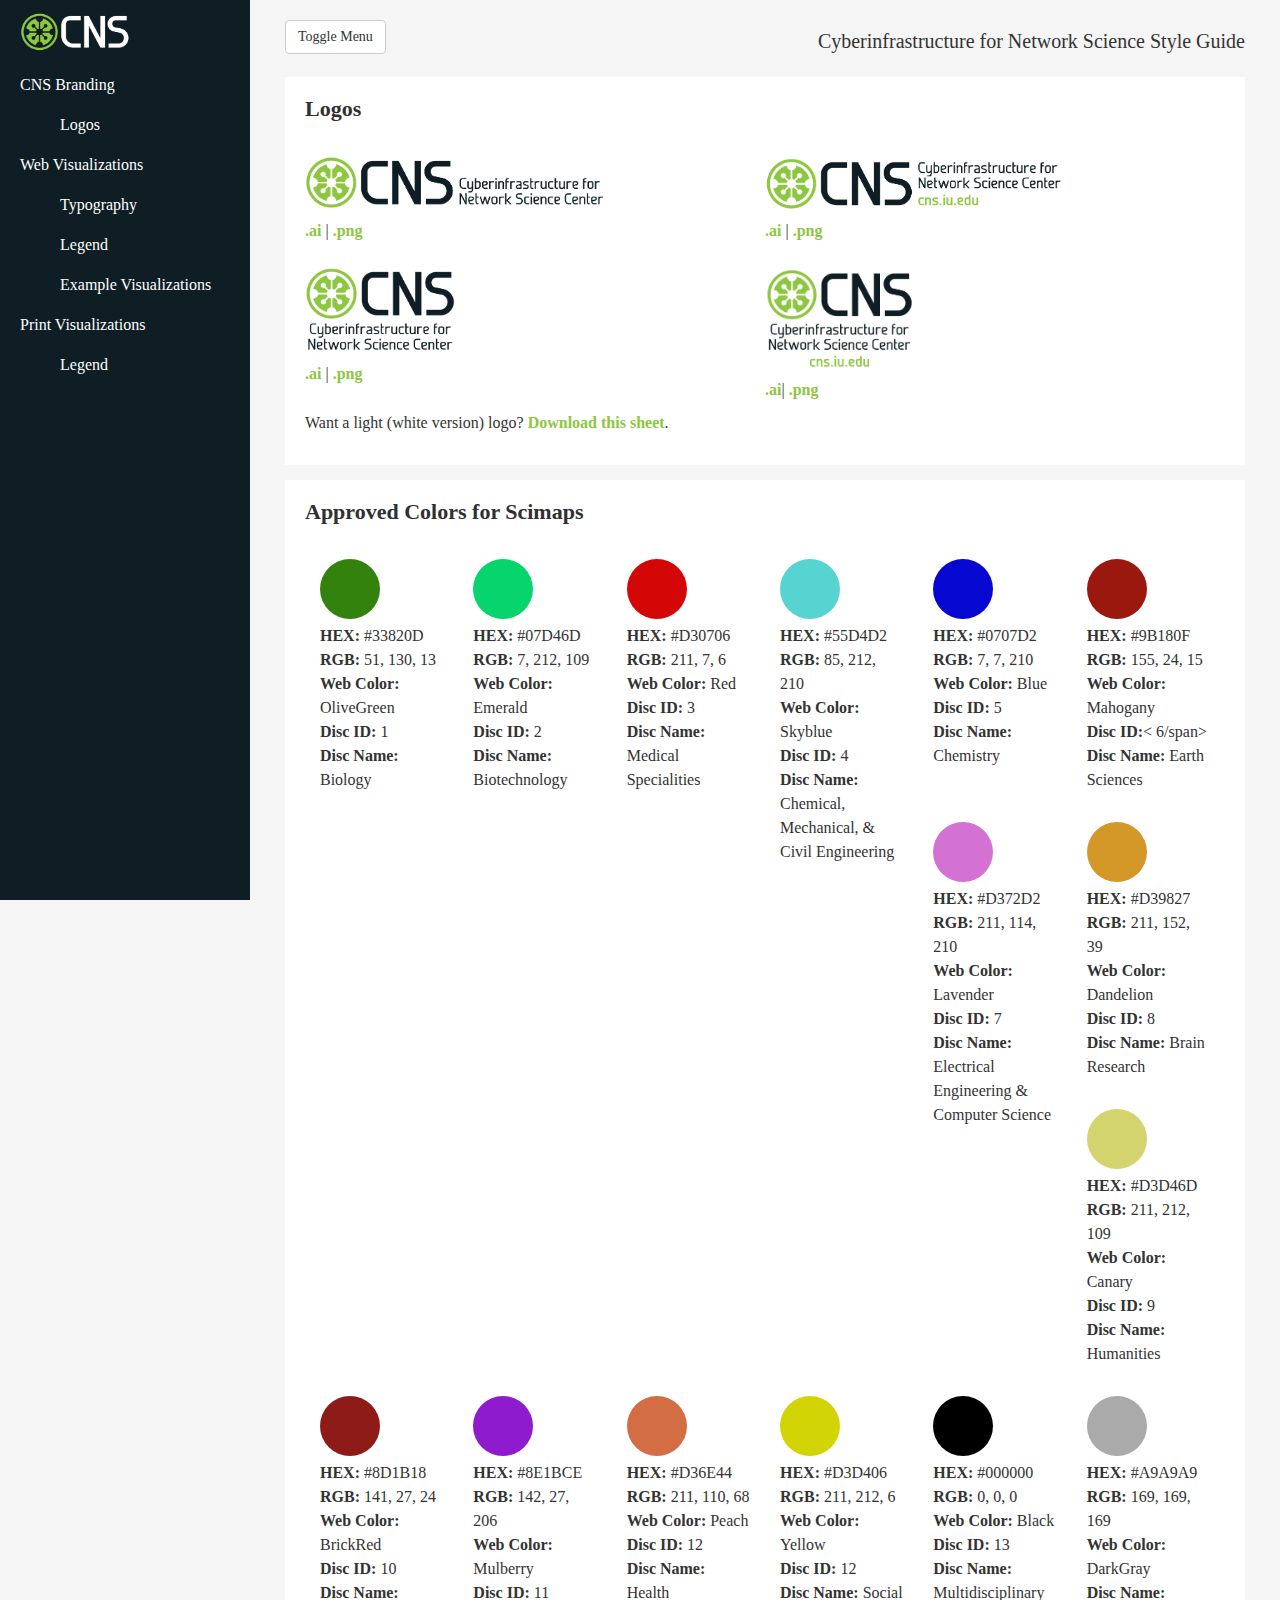
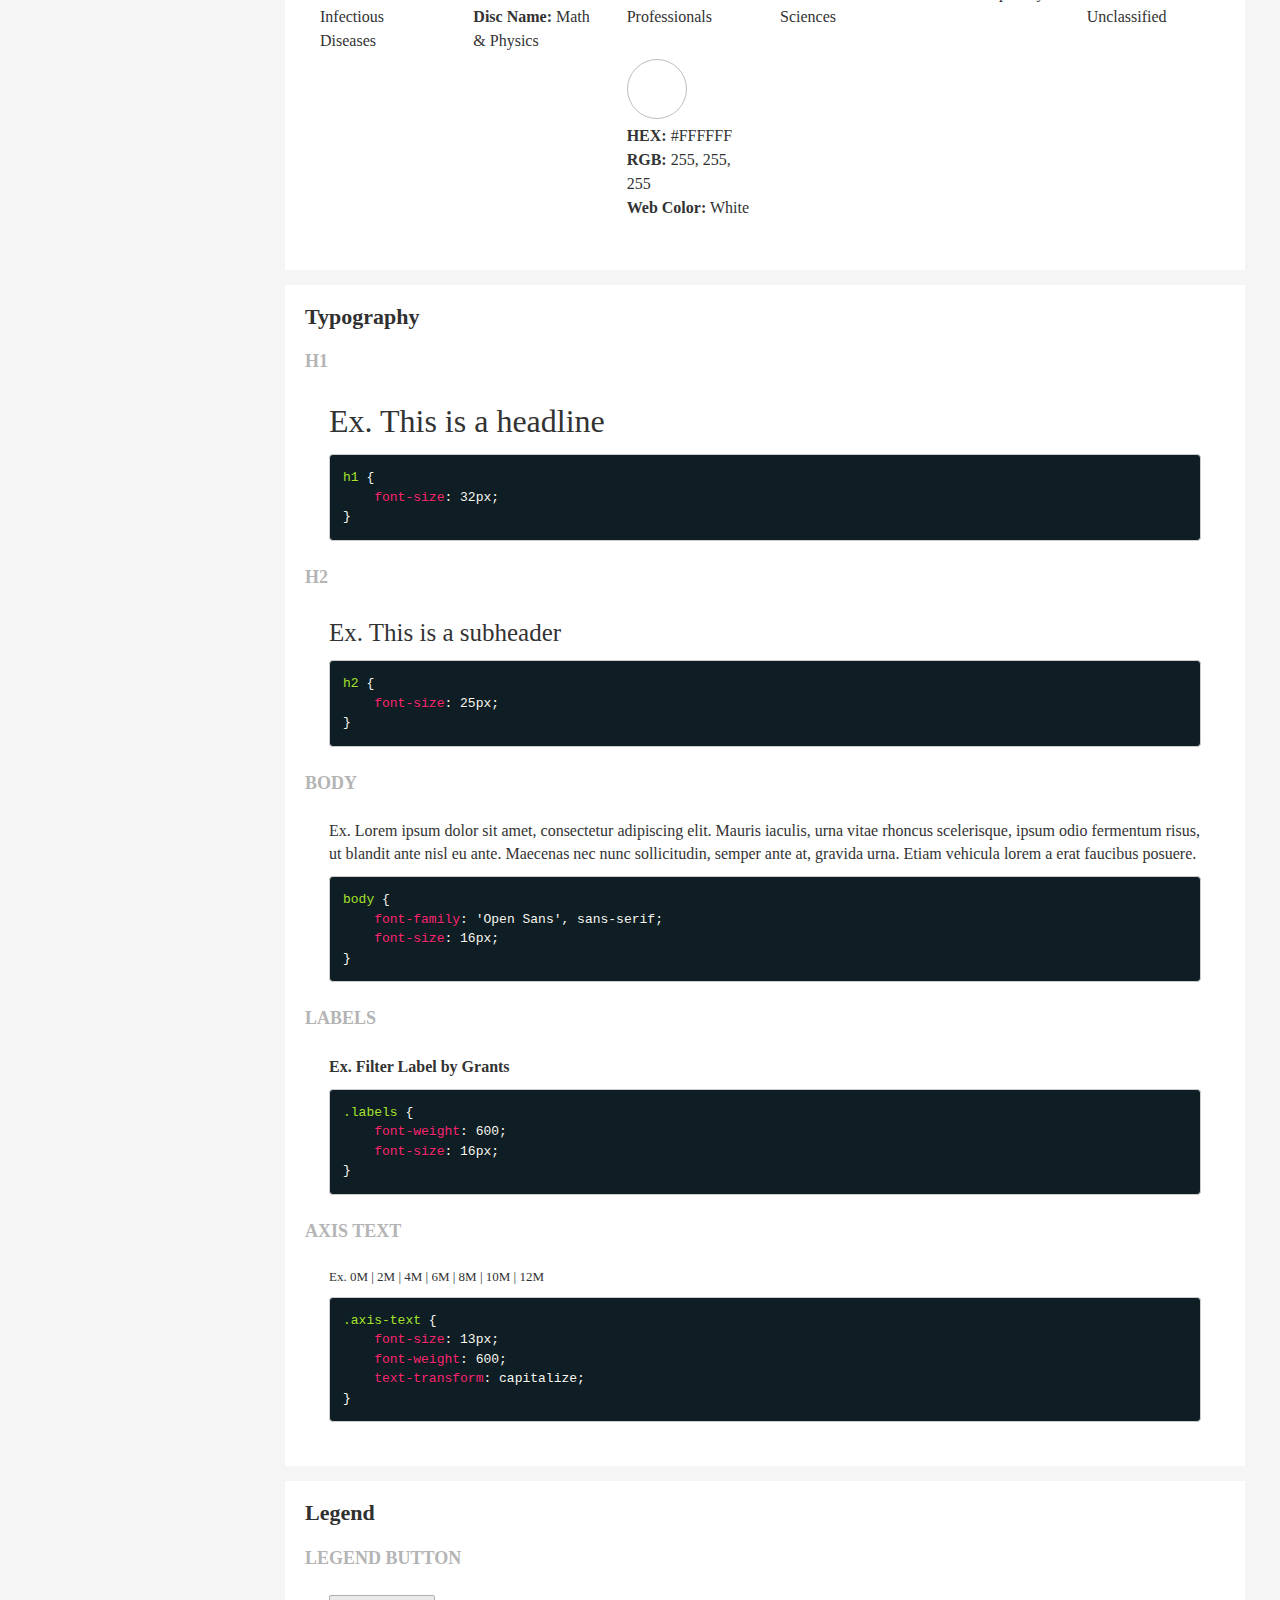
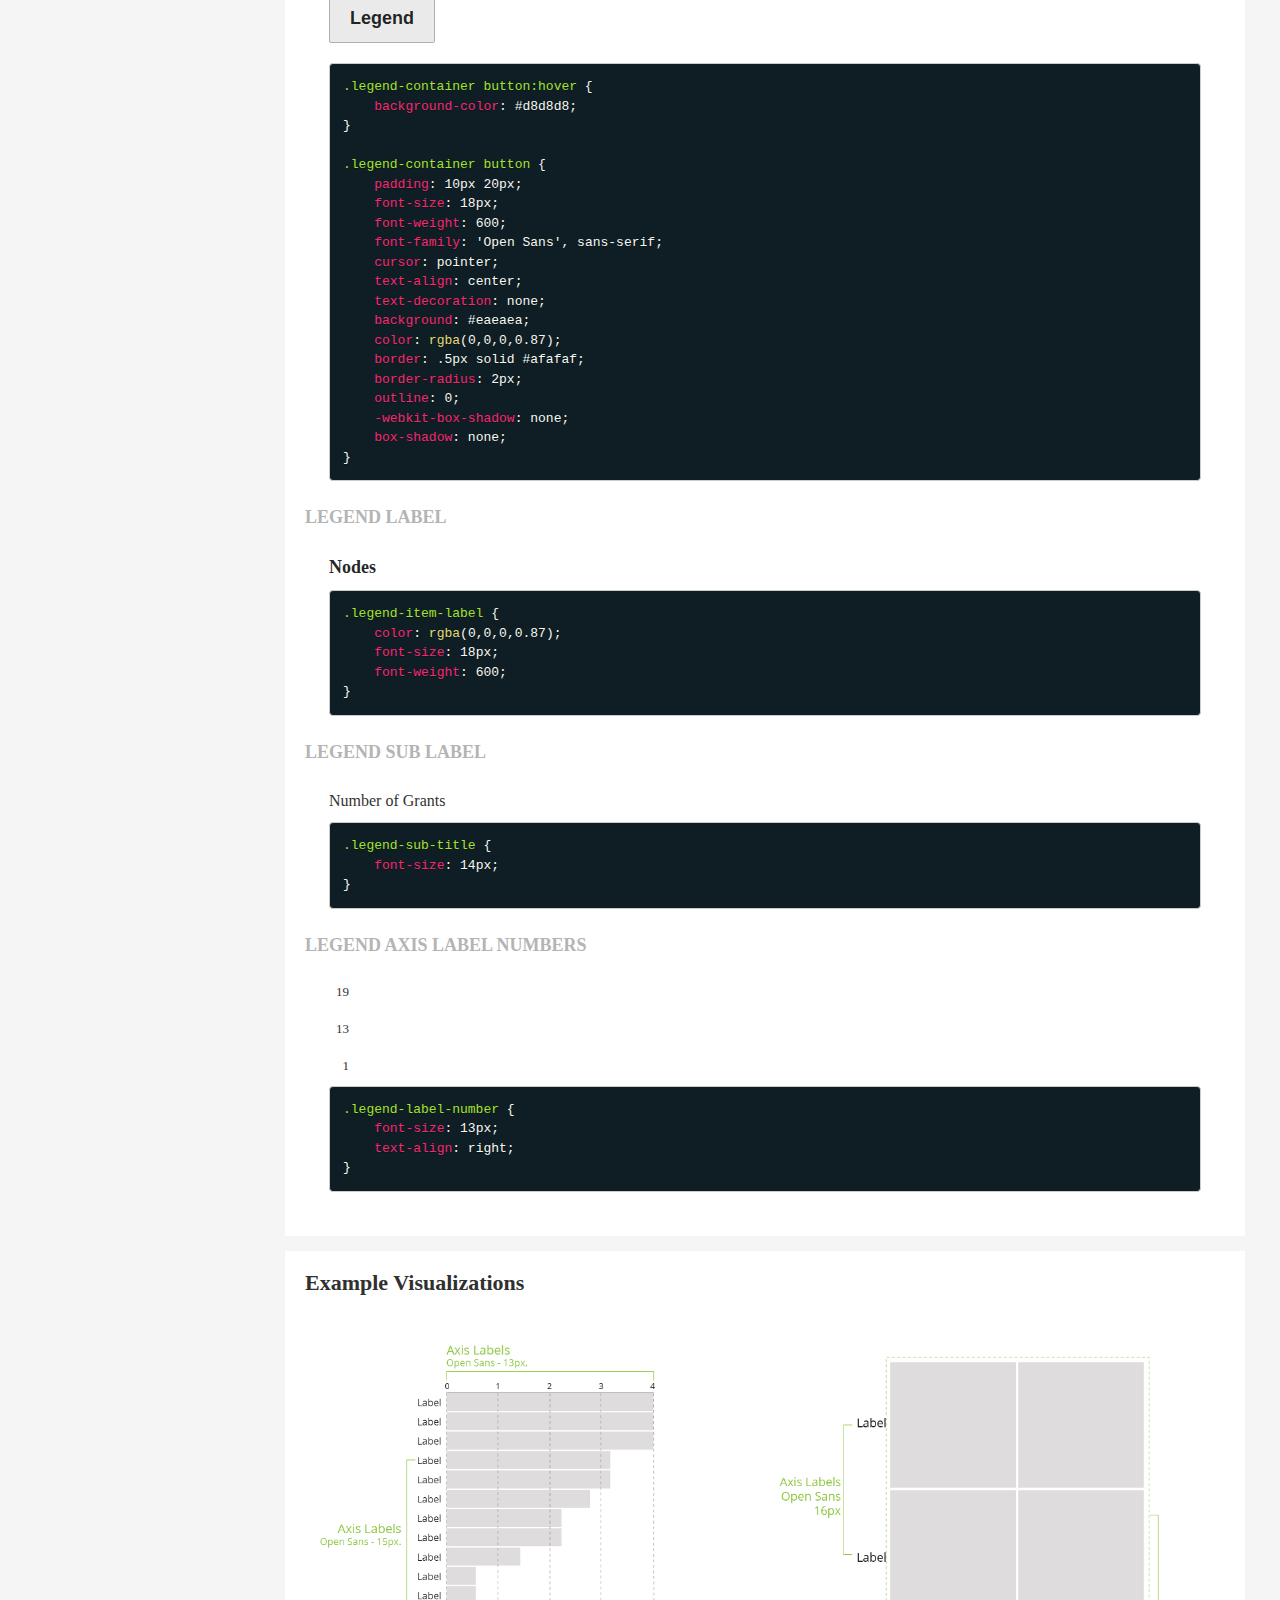
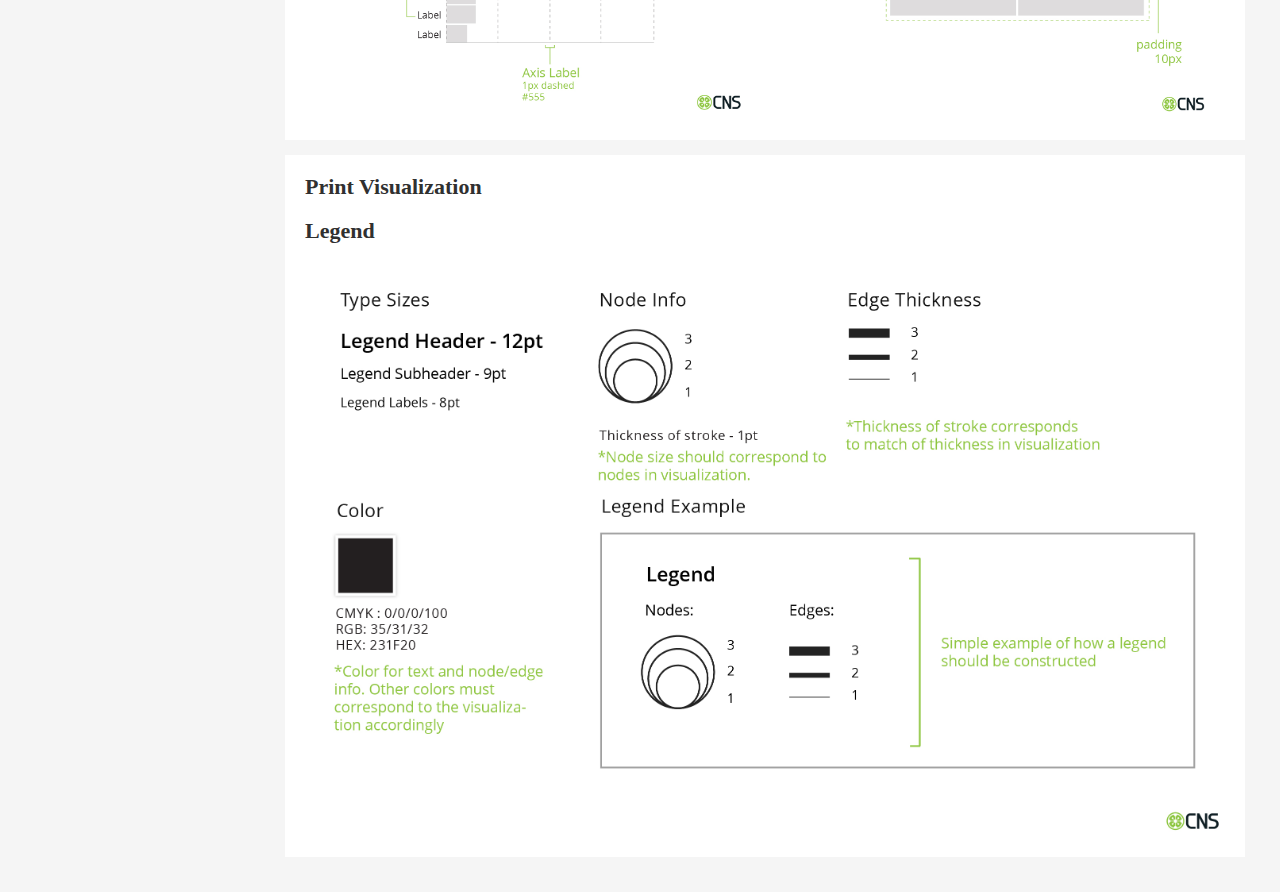
==== commit 69bda2c1: "Updates to color" ====
--- a/index.html
+++ b/index.html
@@ -109,22 +109,25 @@
           <h3>Approved Colors for Scimaps</h3>
           <div class="color-wrapper">
             <div class="color-item row">
-              <div class="color-item col-xs-6 col-sm-4"><span class="color-img color1"></span><span class="color-hex"><b>HEX:</b> #8D1B18</span> <span class="color-rgb"><b>RGB:</b> 141, 27, 24</span><span class="color-name"><b>Web Color:</b> BrickRed</span><span class="disc-name"><b>Disc Name:</b> Infectious Diseases</span></div>
-              <div class="color-item col-xs-6 col-sm-4"><span class="color-img color2"></span><span class="color-hex"><b>HEX:</b> #9B180F</span><span class="color-rgb"><b>RGB:</b> 155, 24, 15</span><span class="color-name"><b>Web Color:</b> Mahogany</span><span class="disc-name"><b>Disc Name:</b> Earth Sciences</span></div>
-              <div class="color-item col-xs-6 col-sm-4"><span class="color-img color3"></span><span class="color-hex"><b>HEX:</b> #D30706</span><span class="color-rgb"><b>RGB:</b> 211, 7, 6</span><span class="color-name"><b>Web Color:</b> Red</span><span class="disc-name"><b>Disc Name:</b> Medical Specialities</span></div>
-              <div class="color-item col-xs-6 col-sm-4"><span class="color-img color4"></span><span class="color-hex"><b>HEX:</b> #D36E44</span><span class="color-rgb"><b>RGB:</b> 211, 110, 68</span><span class="color-name"><b>Web Color:</b> Peach</span><span class="disc-name"><b>Disc Name:</b> Health Professionals</span></div>
-              <div class="color-item col-xs-6 col-sm-4"><span class="color-img color5"></span><span class="color-hex"><b>HEX:</b> #D39827</span><span class="color-rgb"><b>RGB:</b> 211, 152, 39</span><span class="color-name"><b>Web Color:</b> Dandelion</span><span class="disc-name"><b>Disc Name:</b> Brain Research</span></div>
-              <div class="color-item col-xs-6 col-sm-4"><span class="color-img color6"></span><span class="color-hex"><b>HEX:</b> #D372D2</span><span class="color-rgb"><b>RGB:</b> 211, 114, 210</span><span class="color-name"><b>Web Color:</b> Lavender</span><span class="disc-name"><b>Disc Name:</b> Electrical Engineering &amp; Computer Science</span></div>
-              <div class="color-item col-xs-6 col-sm-4"><span class="color-img color7"></span><span class="color-hex"><b>HEX:</b> #8E1BCE</span><span class="color-rgb"><b>RGB:</b> 142, 27, 206</span><span class="color-name"><b>Web Color:</b> Mulberry</span><span class="disc-name"><b>Disc Name:</b> Math &amp; Physics</span></div>
-              <div class="color-item col-xs-6 col-sm-4"><span class="color-img color8"></span><span class="color-hex"><b>HEX:</b> #55D4D2</span><span class="color-rgb"><b>RGB:</b> 85, 212, 210</span><span class="color-name"><b>Web Color:</b> Skyblue</span><span class="disc-name"><b>Disc Name:</b> Chemical, Mechanical, &amp; Civil Engineering</span></div>
-              <div class="color-item col-xs-6 col-sm-4"><span class="color-img color9"></span><span class="color-hex"><b>HEX:</b> #0707D2</span><span class="color-rgb"><b>RGB:</b> 7, 7, 210</span><span class="color-name"><b>Web Color:</b> Blue</span><span class="disc-name"><b>Disc Name:</b> Chemistry</span></div>
-              <div class="color-item col-xs-6 col-sm-4"><span class="color-img color10"></span><span class="color-hex"><b>HEX:</b> #33820D</span><span class="color-rgb"><b>RGB:</b> 51, 130, 13</span><span class="color-name"><b>Web Color:</b> OliveGreen</span><span class="disc-name"><b>Disc Name:</b> Biology</span></div>
-              <div class="color-item col-xs-6 col-sm-4"><span class="color-img color11"></span><span class="color-hex"><b>HEX:</b> #07D46D</span><span class="color-rgb"><b>RGB:</b> 7, 212, 109</span><span class="color-name"><b>Web Color:</b> Emerald</span><span class="disc-name"><b>Disc Name:</b> Biotechnology</span></div>
-              <div class="color-item col-xs-6 col-sm-4"><span class="color-img color12"></span><span class="color-hex"><b>HEX:</b> #D3D406</span><span class="color-rgb"><b>RGB:</b> 211, 212, 6</span><span class="color-name"><b>Web Color:</b> Yellow</span><span class="disc-name"><b>Disc Name:</b> Social Sciences</span></div>
-              <div class="color-item col-xs-6 col-sm-4"><span class="color-img color13"></span><span class="color-hex"><b>HEX:</b> #D3D46D</span><span class="color-rgb"><b>RGB:</b> 211, 212, 109</span><span class="color-name"><b>Web Color:</b> Canary</span><span class="disc-name"><b>Disc Name:</b> Humanities</span></div>
-              <div class="color-item col-xs-6 col-sm-4"><span class="color-img color14"></span><span class="color-hex"><b>HEX:</b> #000000</span><span class="color-rgb"><b>RGB:</b> 0, 0, 0</span><span class="color-name"><b>Web Color:</b> Black</span><span class="disc-name"><b>Disc Name:</b> Multidisciplinary</span></div>
-              <div class="color-item col-xs-6 col-sm-4"><span class="color-img color15"></span><span class="color-hex"><b>HEX:</b> #A9A9A9</span><span class="color-rgb"><b>RGB:</b> 169, 169, 169</span><span class="color-name"><b>Web Color:</b> DarkGray</span><span class="disc-name"><b>Disc Name:</b> Unclassified</span></div>
-              <div class="color-item col-xs-6 col-sm-4"><span class="color-img color16"></span><span class="color-hex"><b>HEX:</b> #FFFFFF</span><span class="color-rgb"><b>RGB:</b> 255, 255, 255</span><span class="color-name"><b>Web Color:</b> White</span><span class="disc-name"></span></div>
+              <div class="color-item col-xs-6 col-sm-4 col-md-3 col-lg-2">
+                <span class="color-img color10"></span>
+                <span class="color-hex"><b>HEX:</b> #33820D</span>
+                <span class="color-rgb"><b>RGB:</b> 51, 130, 13</span><span class="color-name"><b>Web Color:</b> OliveGreen</span><span class="disc-id"><b>Disc ID:</b> 1</span><span class="disc-name"><b>Disc Name:</b> Biology</span></div>
+              <div class="color-item col-xs-6 col-sm-4 col-md-3 col-lg-2"><span class="color-img color11"></span><span class="color-hex"><b>HEX:</b> #07D46D</span><span class="color-rgb"><b>RGB:</b> 7, 212, 109</span><span class="color-name"><b>Web Color:</b> Emerald</span><span class="disc-id"><b>Disc ID:</b> 2</span><span class="disc-name"><b>Disc Name:</b> Biotechnology</span></div>
+              <div class="color-item col-xs-6 col-sm-4 col-md-3 col-lg-2"><span class="color-img color3"></span><span class="color-hex"><b>HEX:</b> #D30706</span><span class="color-rgb"><b>RGB:</b> 211, 7, 6</span><span class="color-name"><b>Web Color:</b> Red</span><span class="disc-id"><b>Disc ID:</b> 3</span><span class="disc-name"><b>Disc Name:</b> Medical Specialities</span></div>
+              <div class="color-item col-xs-6 col-sm-4 col-md-3 col-lg-2"><span class="color-img color8"></span><span class="color-hex"><b>HEX:</b> #55D4D2</span><span class="color-rgb"><b>RGB:</b> 85, 212, 210</span><span class="color-name"><b>Web Color:</b> Skyblue</span><span class="disc-id"><b>Disc ID:</b> 4</span><span class="disc-name"><b>Disc Name:</b> Chemical, Mechanical, &amp; Civil Engineering</span></div>
+              <div class="color-item col-xs-6 col-sm-4 col-md-3 col-lg-2"><span class="color-img color9"></span><span class="color-hex"><b>HEX:</b> #0707D2</span><span class="color-rgb"><b>RGB:</b> 7, 7, 210</span><span class="color-name"><b>Web Color:</b> Blue</span><span class="disc-id"><b>Disc ID:</b> 5</span><span class="disc-name"><b>Disc Name:</b> Chemistry</span></div>
+              <div class="color-item col-xs-6 col-sm-4 col-md-3 col-lg-2"><span class="color-img color2"></span><span class="color-hex"><b>HEX:</b> #9B180F</span><span class="color-rgb"><b>RGB:</b> 155, 24, 15</span><span class="color-name"><b>Web Color:</b> Mahogany</span><span class="disc-id"><b>Disc ID:</b>< 6/span><span class="disc-name"><b>Disc Name:</b> Earth Sciences</span></div>
+              <div class="color-item col-xs-6 col-sm-4 col-md-3 col-lg-2"><span class="color-img color6"></span><span class="color-hex"><b>HEX:</b> #D372D2</span><span class="color-rgb"><b>RGB:</b> 211, 114, 210</span><span class="color-name"><b>Web Color:</b> Lavender</span><span class="disc-id"><b>Disc ID:</b> 7</span><span class="disc-name"><b>Disc Name:</b> Electrical Engineering &amp; Computer Science</span></div>
+              <div class="color-item col-xs-6 col-sm-4 col-md-3 col-lg-2"><span class="color-img color5"></span><span class="color-hex"><b>HEX:</b> #D39827</span><span class="color-rgb"><b>RGB:</b> 211, 152, 39</span><span class="color-name"><b>Web Color:</b> Dandelion</span><span class="disc-id"><b>Disc ID:</b> 8</span><span class="disc-name"><b>Disc Name:</b> Brain Research</span></div>
+              <div class="color-item col-xs-6 col-sm-4 col-md-3 col-lg-2"><span class="color-img color13"></span><span class="color-hex"><b>HEX:</b> #D3D46D</span><span class="color-rgb"><b>RGB:</b> 211, 212, 109</span><span class="color-name"><b>Web Color:</b> Canary</span><span class="disc-id"><b>Disc ID:</b> 9</span><span class="disc-name"><b>Disc Name:</b> Humanities</span></div>
+              <div class="color-item col-xs-6 col-sm-4 col-md-3 col-lg-2"><span class="color-img color1"></span><span class="color-hex"><b>HEX:</b> #8D1B18</span> <span class="color-rgb"><b>RGB:</b> 141, 27, 24</span><span class="color-name"><b>Web Color:</b> BrickRed</span><span class="disc-id"><b>Disc ID:</b> 10</span><span class="disc-name"><b>Disc Name:</b> Infectious Diseases</span></div>
+              <div class="color-item col-xs-6 col-sm-4 col-md-3 col-lg-2"><span class="color-img color7"></span><span class="color-hex"><b>HEX:</b> #8E1BCE</span><span class="color-rgb"><b>RGB:</b> 142, 27, 206</span><span class="color-name"><b>Web Color:</b> Mulberry</span><span class="disc-id"><b>Disc ID:</b> 11</span><span class="disc-name"><b>Disc Name:</b> Math &amp; Physics</span></div>
+              <div class="color-item col-xs-6 col-sm-4 col-md-3 col-lg-2"><span class="color-img color4"></span><span class="color-hex"><b>HEX:</b> #D36E44</span><span class="color-rgb"><b>RGB:</b> 211, 110, 68</span><span class="color-name"><b>Web Color:</b> Peach</span><span class="disc-id"><b>Disc ID:</b> 12</span><span class="disc-name"><b>Disc Name:</b> Health Professionals</span></div>
+              <div class="color-item col-xs-6 col-sm-4 col-md-3 col-lg-2"><span class="color-img color12"></span><span class="color-hex"><b>HEX:</b> #D3D406</span><span class="color-rgb"><b>RGB:</b> 211, 212, 6</span><span class="color-name"><b>Web Color:</b> Yellow</span><span class="disc-id"><b>Disc ID:</b> 12</span><span class="disc-name"><b>Disc Name:</b> Social Sciences</span></div>  
+              <div class="color-item col-xs-6 col-sm-4 col-md-3 col-lg-2"><span class="color-img color14"></span><span class="color-hex"><b>HEX:</b> #000000</span><span class="color-rgb"><b>RGB:</b> 0, 0, 0</span><span class="color-name"><b>Web Color:</b> Black</span><span class="disc-id"><b>Disc ID:</b> 13</span><span class="disc-name"><b>Disc Name:</b> Multidisciplinary</span></div>
+              <div class="color-item col-xs-6 col-sm-4 col-md-3 col-lg-2"><span class="color-img color15"></span><span class="color-hex"><b>HEX:</b> #A9A9A9</span><span class="color-rgb"><b>RGB:</b> 169, 169, 169</span><span class="color-name"><b>Web Color:</b> DarkGray</span><span class="disc-name"><b>Disc Name:</b> Unclassified</span></div>
+              <div class="color-item col-xs-6 col-sm-4 col-md-3 col-lg-2"><span class="color-img color16"></span><span class="color-hex"><b>HEX:</b> #FFFFFF</span><span class="color-rgb"><b>RGB:</b> 255, 255, 255</span><span class="color-name"><b>Web Color:</b> White</span><span class="disc-name"></span></div>
             </div>
           </div>
         </section>
--- a/css/style.css
+++ b/css/style.css
@@ -198,15 +198,19 @@
 
 /* Color swatches */
 
-.color-items {
-          list-style-type: none;
-        }
-	.color-item {
-		font-size: 16px;
-		line-height: 24px;
-	}
+.color-item {
+            margin-top: 15px;
+            margin-bottom: 15px;
+            font-size: 16px;
+            line-height: 24px;
+          }
+
+          .color-item span {
+            display: block;
+          }
+
           .color-img {
-		display: block;
+            display: block;
             margin-bottom: 0.5rem;
             width: 60px;
             height: 60px;
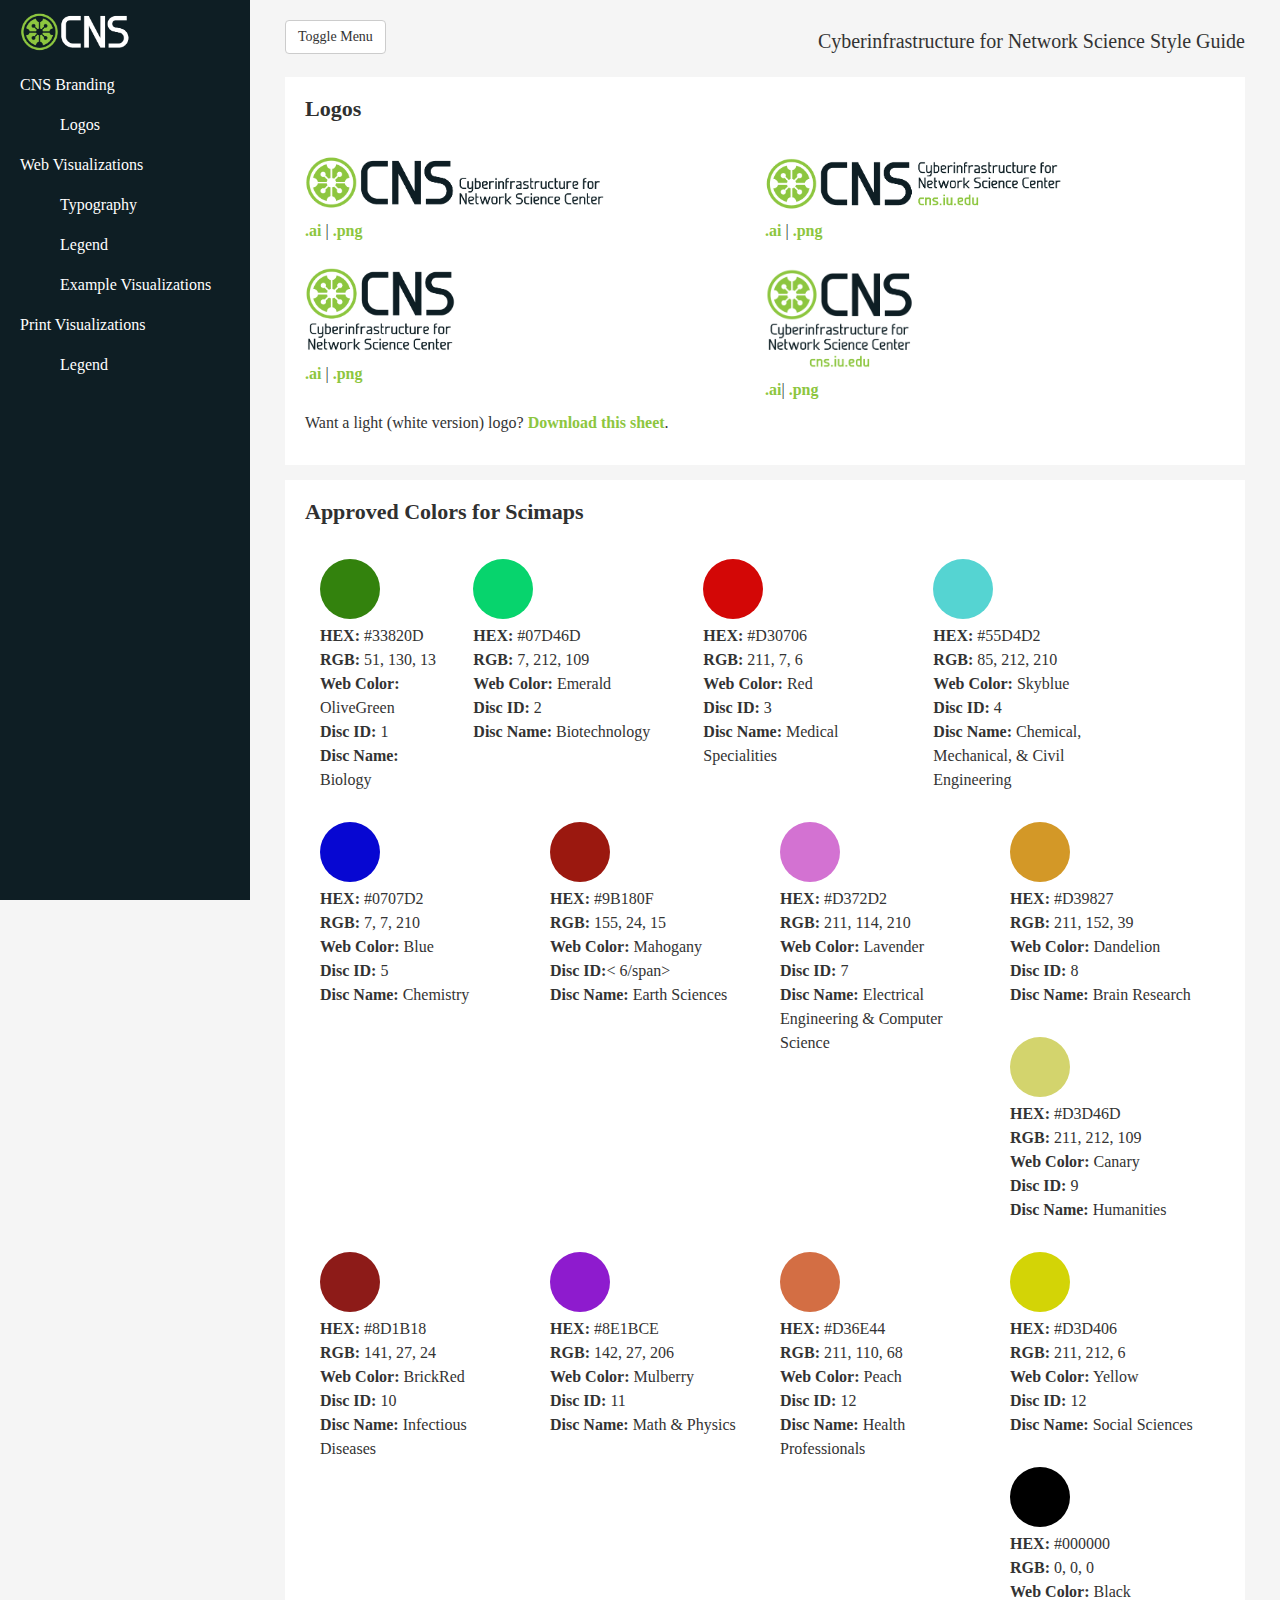
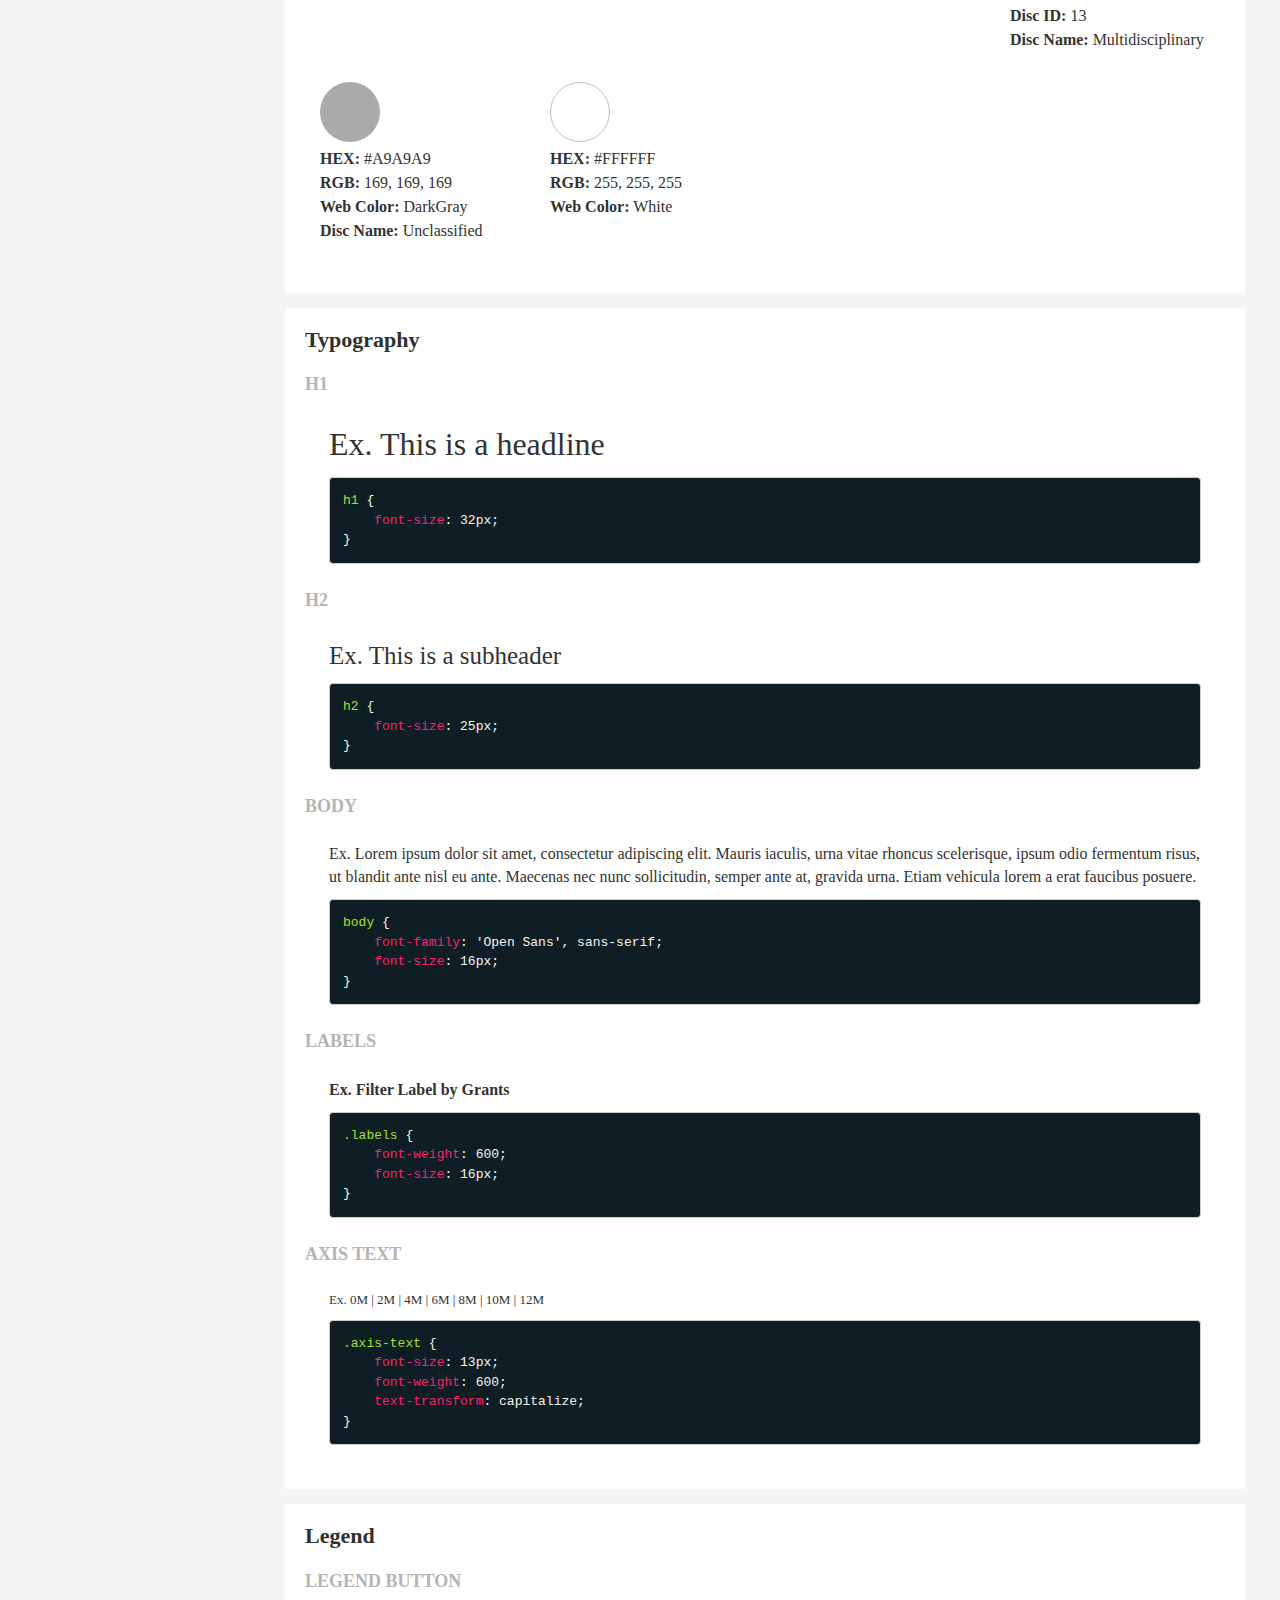
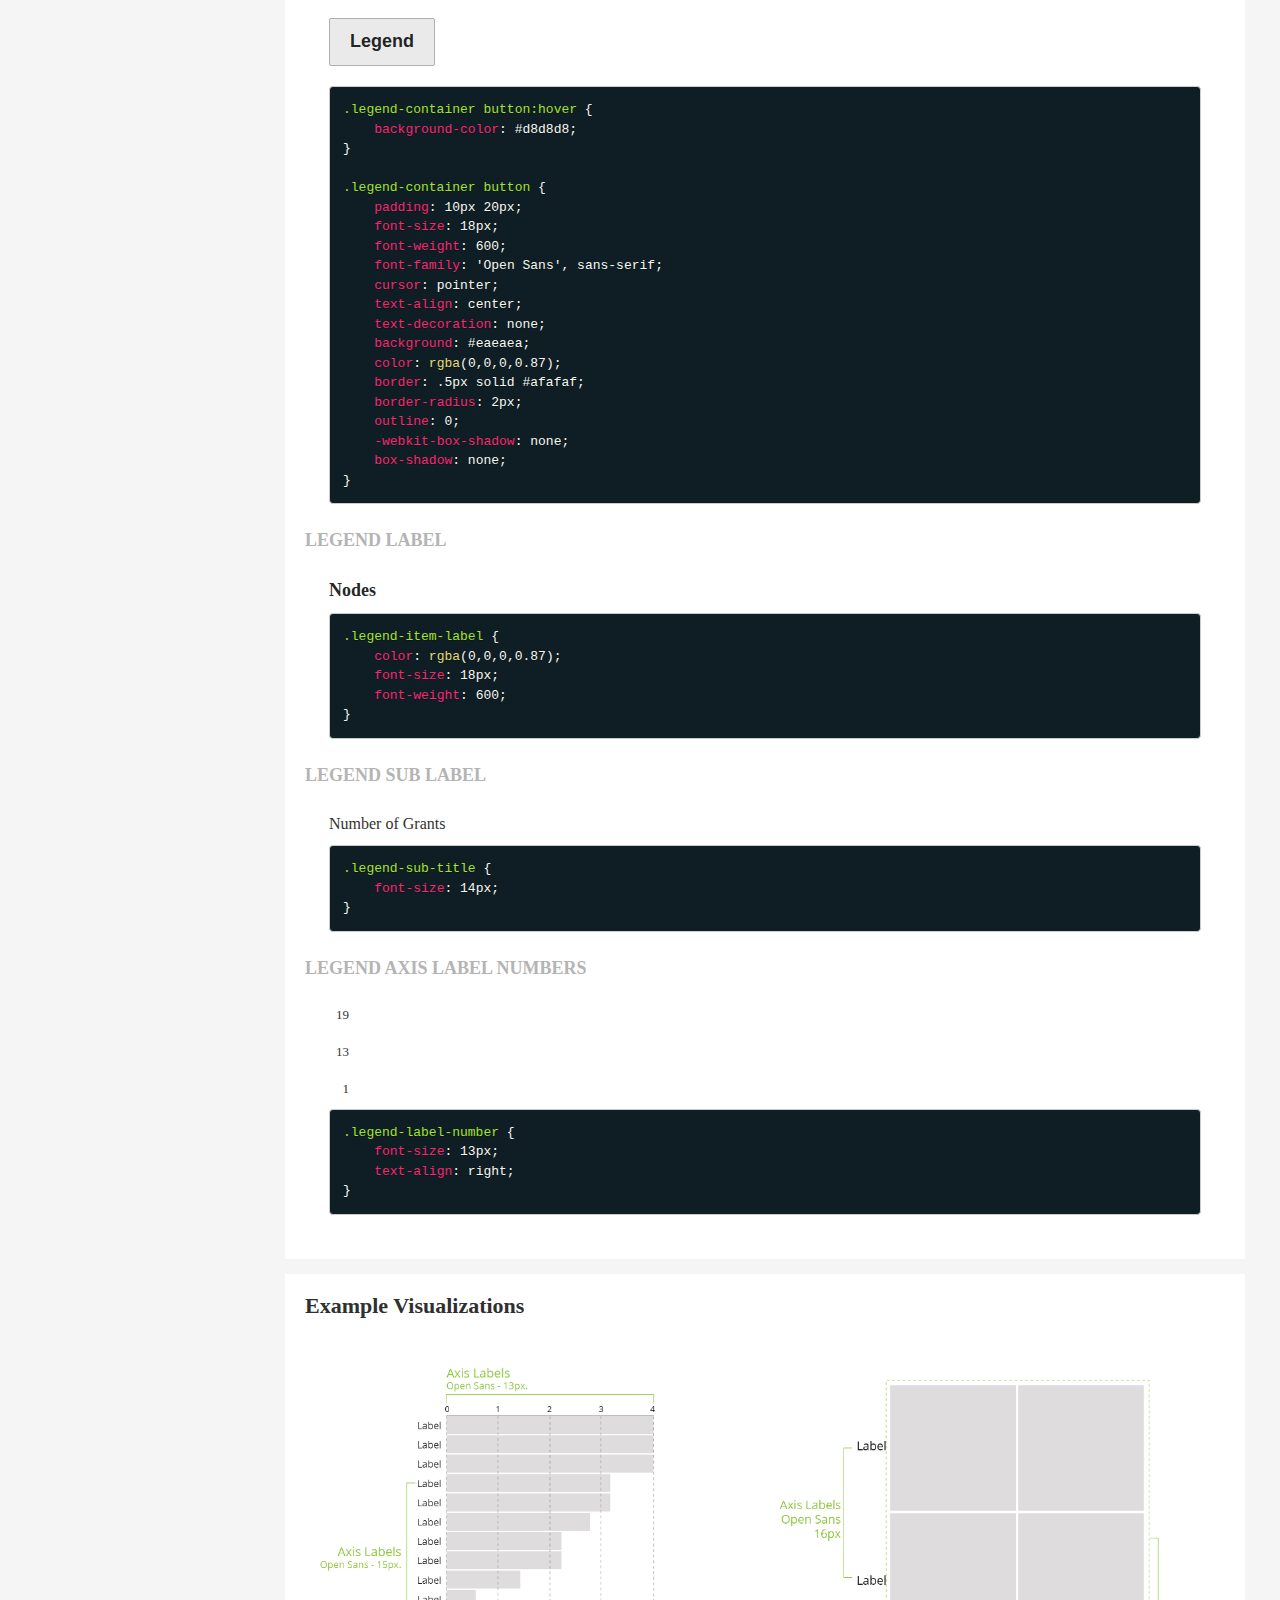
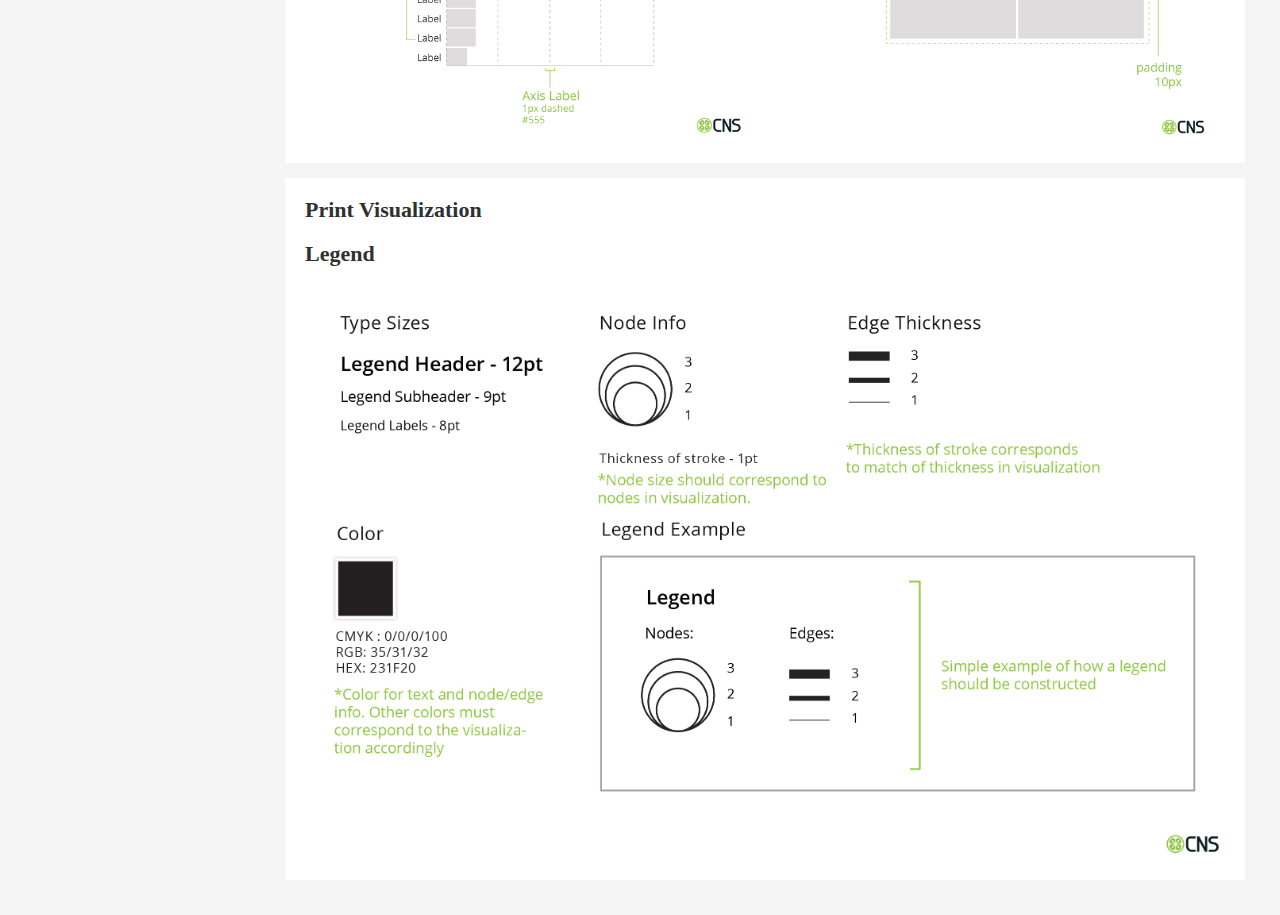
==== commit 41772f34: "Fixes to color" ====
--- a/index.html
+++ b/index.html
@@ -109,25 +109,22 @@
           <h3>Approved Colors for Scimaps</h3>
           <div class="color-wrapper">
             <div class="color-item row">
-              <div class="color-item col-xs-6 col-sm-4 col-md-3 col-lg-2">
-                <span class="color-img color10"></span>
-                <span class="color-hex"><b>HEX:</b> #33820D</span>
-                <span class="color-rgb"><b>RGB:</b> 51, 130, 13</span><span class="color-name"><b>Web Color:</b> OliveGreen</span><span class="disc-id"><b>Disc ID:</b> 1</span><span class="disc-name"><b>Disc Name:</b> Biology</span></div>
-              <div class="color-item col-xs-6 col-sm-4 col-md-3 col-lg-2"><span class="color-img color11"></span><span class="color-hex"><b>HEX:</b> #07D46D</span><span class="color-rgb"><b>RGB:</b> 7, 212, 109</span><span class="color-name"><b>Web Color:</b> Emerald</span><span class="disc-id"><b>Disc ID:</b> 2</span><span class="disc-name"><b>Disc Name:</b> Biotechnology</span></div>
-              <div class="color-item col-xs-6 col-sm-4 col-md-3 col-lg-2"><span class="color-img color3"></span><span class="color-hex"><b>HEX:</b> #D30706</span><span class="color-rgb"><b>RGB:</b> 211, 7, 6</span><span class="color-name"><b>Web Color:</b> Red</span><span class="disc-id"><b>Disc ID:</b> 3</span><span class="disc-name"><b>Disc Name:</b> Medical Specialities</span></div>
-              <div class="color-item col-xs-6 col-sm-4 col-md-3 col-lg-2"><span class="color-img color8"></span><span class="color-hex"><b>HEX:</b> #55D4D2</span><span class="color-rgb"><b>RGB:</b> 85, 212, 210</span><span class="color-name"><b>Web Color:</b> Skyblue</span><span class="disc-id"><b>Disc ID:</b> 4</span><span class="disc-name"><b>Disc Name:</b> Chemical, Mechanical, &amp; Civil Engineering</span></div>
-              <div class="color-item col-xs-6 col-sm-4 col-md-3 col-lg-2"><span class="color-img color9"></span><span class="color-hex"><b>HEX:</b> #0707D2</span><span class="color-rgb"><b>RGB:</b> 7, 7, 210</span><span class="color-name"><b>Web Color:</b> Blue</span><span class="disc-id"><b>Disc ID:</b> 5</span><span class="disc-name"><b>Disc Name:</b> Chemistry</span></div>
-              <div class="color-item col-xs-6 col-sm-4 col-md-3 col-lg-2"><span class="color-img color2"></span><span class="color-hex"><b>HEX:</b> #9B180F</span><span class="color-rgb"><b>RGB:</b> 155, 24, 15</span><span class="color-name"><b>Web Color:</b> Mahogany</span><span class="disc-id"><b>Disc ID:</b>< 6/span><span class="disc-name"><b>Disc Name:</b> Earth Sciences</span></div>
-              <div class="color-item col-xs-6 col-sm-4 col-md-3 col-lg-2"><span class="color-img color6"></span><span class="color-hex"><b>HEX:</b> #D372D2</span><span class="color-rgb"><b>RGB:</b> 211, 114, 210</span><span class="color-name"><b>Web Color:</b> Lavender</span><span class="disc-id"><b>Disc ID:</b> 7</span><span class="disc-name"><b>Disc Name:</b> Electrical Engineering &amp; Computer Science</span></div>
-              <div class="color-item col-xs-6 col-sm-4 col-md-3 col-lg-2"><span class="color-img color5"></span><span class="color-hex"><b>HEX:</b> #D39827</span><span class="color-rgb"><b>RGB:</b> 211, 152, 39</span><span class="color-name"><b>Web Color:</b> Dandelion</span><span class="disc-id"><b>Disc ID:</b> 8</span><span class="disc-name"><b>Disc Name:</b> Brain Research</span></div>
-              <div class="color-item col-xs-6 col-sm-4 col-md-3 col-lg-2"><span class="color-img color13"></span><span class="color-hex"><b>HEX:</b> #D3D46D</span><span class="color-rgb"><b>RGB:</b> 211, 212, 109</span><span class="color-name"><b>Web Color:</b> Canary</span><span class="disc-id"><b>Disc ID:</b> 9</span><span class="disc-name"><b>Disc Name:</b> Humanities</span></div>
-              <div class="color-item col-xs-6 col-sm-4 col-md-3 col-lg-2"><span class="color-img color1"></span><span class="color-hex"><b>HEX:</b> #8D1B18</span> <span class="color-rgb"><b>RGB:</b> 141, 27, 24</span><span class="color-name"><b>Web Color:</b> BrickRed</span><span class="disc-id"><b>Disc ID:</b> 10</span><span class="disc-name"><b>Disc Name:</b> Infectious Diseases</span></div>
-              <div class="color-item col-xs-6 col-sm-4 col-md-3 col-lg-2"><span class="color-img color7"></span><span class="color-hex"><b>HEX:</b> #8E1BCE</span><span class="color-rgb"><b>RGB:</b> 142, 27, 206</span><span class="color-name"><b>Web Color:</b> Mulberry</span><span class="disc-id"><b>Disc ID:</b> 11</span><span class="disc-name"><b>Disc Name:</b> Math &amp; Physics</span></div>
-              <div class="color-item col-xs-6 col-sm-4 col-md-3 col-lg-2"><span class="color-img color4"></span><span class="color-hex"><b>HEX:</b> #D36E44</span><span class="color-rgb"><b>RGB:</b> 211, 110, 68</span><span class="color-name"><b>Web Color:</b> Peach</span><span class="disc-id"><b>Disc ID:</b> 12</span><span class="disc-name"><b>Disc Name:</b> Health Professionals</span></div>
-              <div class="color-item col-xs-6 col-sm-4 col-md-3 col-lg-2"><span class="color-img color12"></span><span class="color-hex"><b>HEX:</b> #D3D406</span><span class="color-rgb"><b>RGB:</b> 211, 212, 6</span><span class="color-name"><b>Web Color:</b> Yellow</span><span class="disc-id"><b>Disc ID:</b> 12</span><span class="disc-name"><b>Disc Name:</b> Social Sciences</span></div>  
-              <div class="color-item col-xs-6 col-sm-4 col-md-3 col-lg-2"><span class="color-img color14"></span><span class="color-hex"><b>HEX:</b> #000000</span><span class="color-rgb"><b>RGB:</b> 0, 0, 0</span><span class="color-name"><b>Web Color:</b> Black</span><span class="disc-id"><b>Disc ID:</b> 13</span><span class="disc-name"><b>Disc Name:</b> Multidisciplinary</span></div>
-              <div class="color-item col-xs-6 col-sm-4 col-md-3 col-lg-2"><span class="color-img color15"></span><span class="color-hex"><b>HEX:</b> #A9A9A9</span><span class="color-rgb"><b>RGB:</b> 169, 169, 169</span><span class="color-name"><b>Web Color:</b> DarkGray</span><span class="disc-name"><b>Disc Name:</b> Unclassified</span></div>
-              <div class="color-item col-xs-6 col-sm-4 col-md-3 col-lg-2"><span class="color-img color16"></span><span class="color-hex"><b>HEX:</b> #FFFFFF</span><span class="color-rgb"><b>RGB:</b> 255, 255, 255</span><span class="color-name"><b>Web Color:</b> White</span><span class="disc-name"></span></div>
+              <div class="color-item col-xs-12 col-sm-6 col-md-4 col-lg-2"><span class="color-img color10"></span><span class="color-hex"><b>HEX:</b> #33820D</span><span class="color-rgb"><b>RGB:</b> 51, 130, 13</span><span class="color-name"><b>Web Color:</b> OliveGreen</span><span class="disc-id"><b>Disc ID:</b> 1</span><span class="disc-name"><b>Disc Name:</b> Biology</span></div>
+              <div class="color-item col-xs-12 col-sm-6 col-md-4 col-lg-3"><span class="color-img color11"></span><span class="color-hex"><b>HEX:</b> #07D46D</span><span class="color-rgb"><b>RGB:</b> 7, 212, 109</span><span class="color-name"><b>Web Color:</b> Emerald</span><span class="disc-id"><b>Disc ID:</b> 2</span><span class="disc-name"><b>Disc Name:</b> Biotechnology</span></div>
+              <div class="color-item col-xs-12 col-sm-6 col-md-4 col-lg-3"><span class="color-img color3"></span><span class="color-hex"><b>HEX:</b> #D30706</span><span class="color-rgb"><b>RGB:</b> 211, 7, 6</span><span class="color-name"><b>Web Color:</b> Red</span><span class="disc-id"><b>Disc ID:</b> 3</span><span class="disc-name"><b>Disc Name:</b> Medical Specialities</span></div>
+              <div class="color-item col-xs-12 col-sm-6 col-md-4 col-lg-3"><span class="color-img color8"></span><span class="color-hex"><b>HEX:</b> #55D4D2</span><span class="color-rgb"><b>RGB:</b> 85, 212, 210</span><span class="color-name"><b>Web Color:</b> Skyblue</span><span class="disc-id"><b>Disc ID:</b> 4</span><span class="disc-name"><b>Disc Name:</b> Chemical, Mechanical, &amp; Civil Engineering</span></div>
+              <div class="color-item col-xs-12 col-sm-6 col-md-4 col-lg-3"><span class="color-img color9"></span><span class="color-hex"><b>HEX:</b> #0707D2</span><span class="color-rgb"><b>RGB:</b> 7, 7, 210</span><span class="color-name"><b>Web Color:</b> Blue</span><span class="disc-id"><b>Disc ID:</b> 5</span><span class="disc-name"><b>Disc Name:</b> Chemistry</span></div>
+              <div class="color-item col-xs-12 col-sm-6 col-md-4 col-lg-3"><span class="color-img color2"></span><span class="color-hex"><b>HEX:</b> #9B180F</span><span class="color-rgb"><b>RGB:</b> 155, 24, 15</span><span class="color-name"><b>Web Color:</b> Mahogany</span><span class="disc-id"><b>Disc ID:</b>< 6/span><span class="disc-name"><b>Disc Name:</b> Earth Sciences</span></div>
+              <div class="color-item col-xs-12 col-sm-6 col-md-4 col-lg-3"><span class="color-img color6"></span><span class="color-hex"><b>HEX:</b> #D372D2</span><span class="color-rgb"><b>RGB:</b> 211, 114, 210</span><span class="color-name"><b>Web Color:</b> Lavender</span><span class="disc-id"><b>Disc ID:</b> 7</span><span class="disc-name"><b>Disc Name:</b> Electrical Engineering &amp; Computer Science</span></div>
+              <div class="color-item col-xs-12 col-sm-6 col-md-4 col-lg-3"><span class="color-img color5"></span><span class="color-hex"><b>HEX:</b> #D39827</span><span class="color-rgb"><b>RGB:</b> 211, 152, 39</span><span class="color-name"><b>Web Color:</b> Dandelion</span><span class="disc-id"><b>Disc ID:</b> 8</span><span class="disc-name"><b>Disc Name:</b> Brain Research</span></div>
+              <div class="color-item col-xs-12 col-sm-6 col-md-4 col-lg-3"><span class="color-img color13"></span><span class="color-hex"><b>HEX:</b> #D3D46D</span><span class="color-rgb"><b>RGB:</b> 211, 212, 109</span><span class="color-name"><b>Web Color:</b> Canary</span><span class="disc-id"><b>Disc ID:</b> 9</span><span class="disc-name"><b>Disc Name:</b> Humanities</span></div>
+              <div class="color-item col-xs-12 col-sm-6 col-md-4 col-lg-3"><span class="color-img color1"></span><span class="color-hex"><b>HEX:</b> #8D1B18</span> <span class="color-rgb"><b>RGB:</b> 141, 27, 24</span><span class="color-name"><b>Web Color:</b> BrickRed</span><span class="disc-id"><b>Disc ID:</b> 10</span><span class="disc-name"><b>Disc Name:</b> Infectious Diseases</span></div>
+              <div class="color-item col-xs-12 col-sm-6 col-md-4 col-lg-3"><span class="color-img color7"></span><span class="color-hex"><b>HEX:</b> #8E1BCE</span><span class="color-rgb"><b>RGB:</b> 142, 27, 206</span><span class="color-name"><b>Web Color:</b> Mulberry</span><span class="disc-id"><b>Disc ID:</b> 11</span><span class="disc-name"><b>Disc Name:</b> Math &amp; Physics</span></div>
+              <div class="color-item col-xs-12 col-sm-6 col-md-4 col-lg-3"><span class="color-img color4"></span><span class="color-hex"><b>HEX:</b> #D36E44</span><span class="color-rgb"><b>RGB:</b> 211, 110, 68</span><span class="color-name"><b>Web Color:</b> Peach</span><span class="disc-id"><b>Disc ID:</b> 12</span><span class="disc-name"><b>Disc Name:</b> Health Professionals</span></div>
+              <div class="color-item col-xs-12 col-sm-6 col-md-4 col-lg-3"><span class="color-img color12"></span><span class="color-hex"><b>HEX:</b> #D3D406</span><span class="color-rgb"><b>RGB:</b> 211, 212, 6</span><span class="color-name"><b>Web Color:</b> Yellow</span><span class="disc-id"><b>Disc ID:</b> 12</span><span class="disc-name"><b>Disc Name:</b> Social Sciences</span></div>  
+              <div class="color-item col-xs-12 col-sm-6 col-md-4 col-lg-3"><span class="color-img color14"></span><span class="color-hex"><b>HEX:</b> #000000</span><span class="color-rgb"><b>RGB:</b> 0, 0, 0</span><span class="color-name"><b>Web Color:</b> Black</span><span class="disc-id"><b>Disc ID:</b> 13</span><span class="disc-name"><b>Disc Name:</b> Multidisciplinary</span></div>
+              <div class="color-item col-xs-12 col-sm-6 col-md-4 col-lg-3"><span class="color-img color15"></span><span class="color-hex"><b>HEX:</b> #A9A9A9</span><span class="color-rgb"><b>RGB:</b> 169, 169, 169</span><span class="color-name"><b>Web Color:</b> DarkGray</span><span class="disc-name"><b>Disc Name:</b> Unclassified</span></div>
+              <div class="color-item col-xs-12 col-sm-6 col-md-4 col-lg-3"><span class="color-img color16"></span><span class="color-hex"><b>HEX:</b> #FFFFFF</span><span class="color-rgb"><b>RGB:</b> 255, 255, 255</span><span class="color-name"><b>Web Color:</b> White</span><span class="disc-name"></span></div>
             </div>
           </div>
         </section>
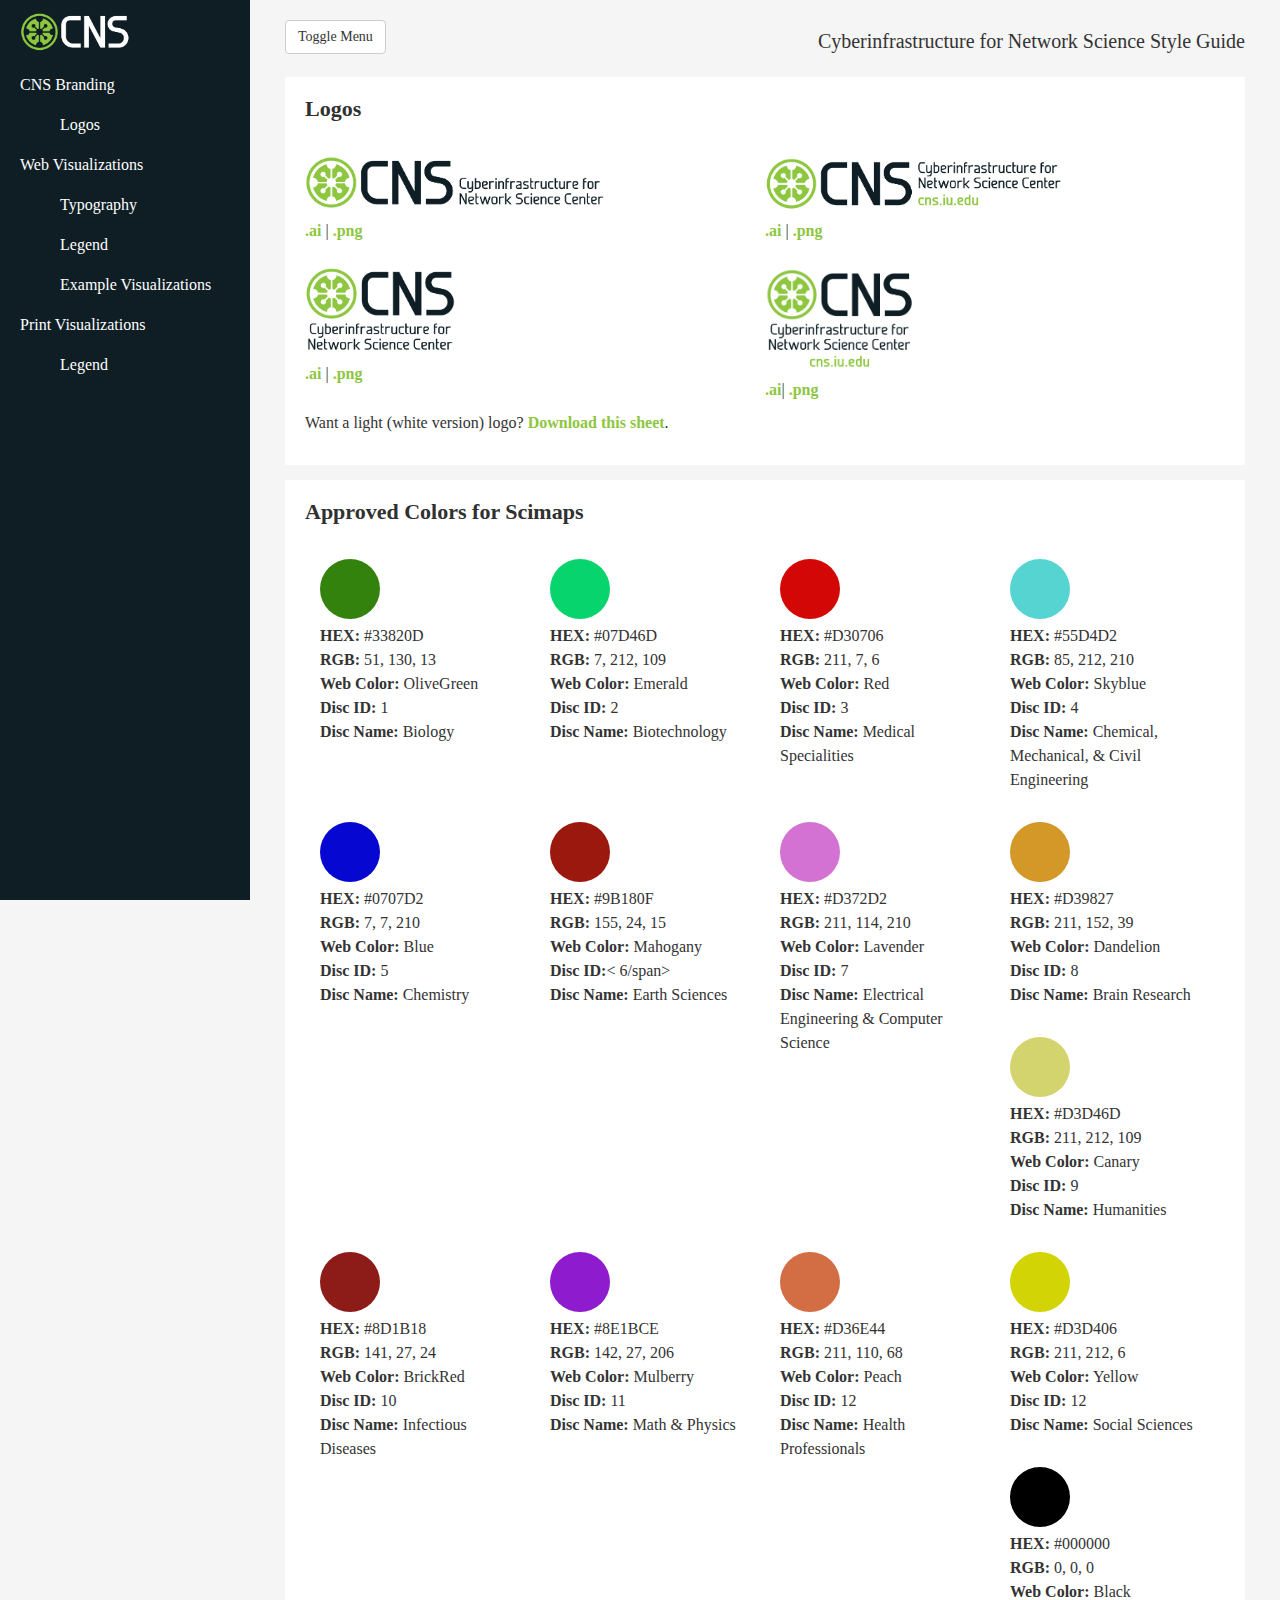
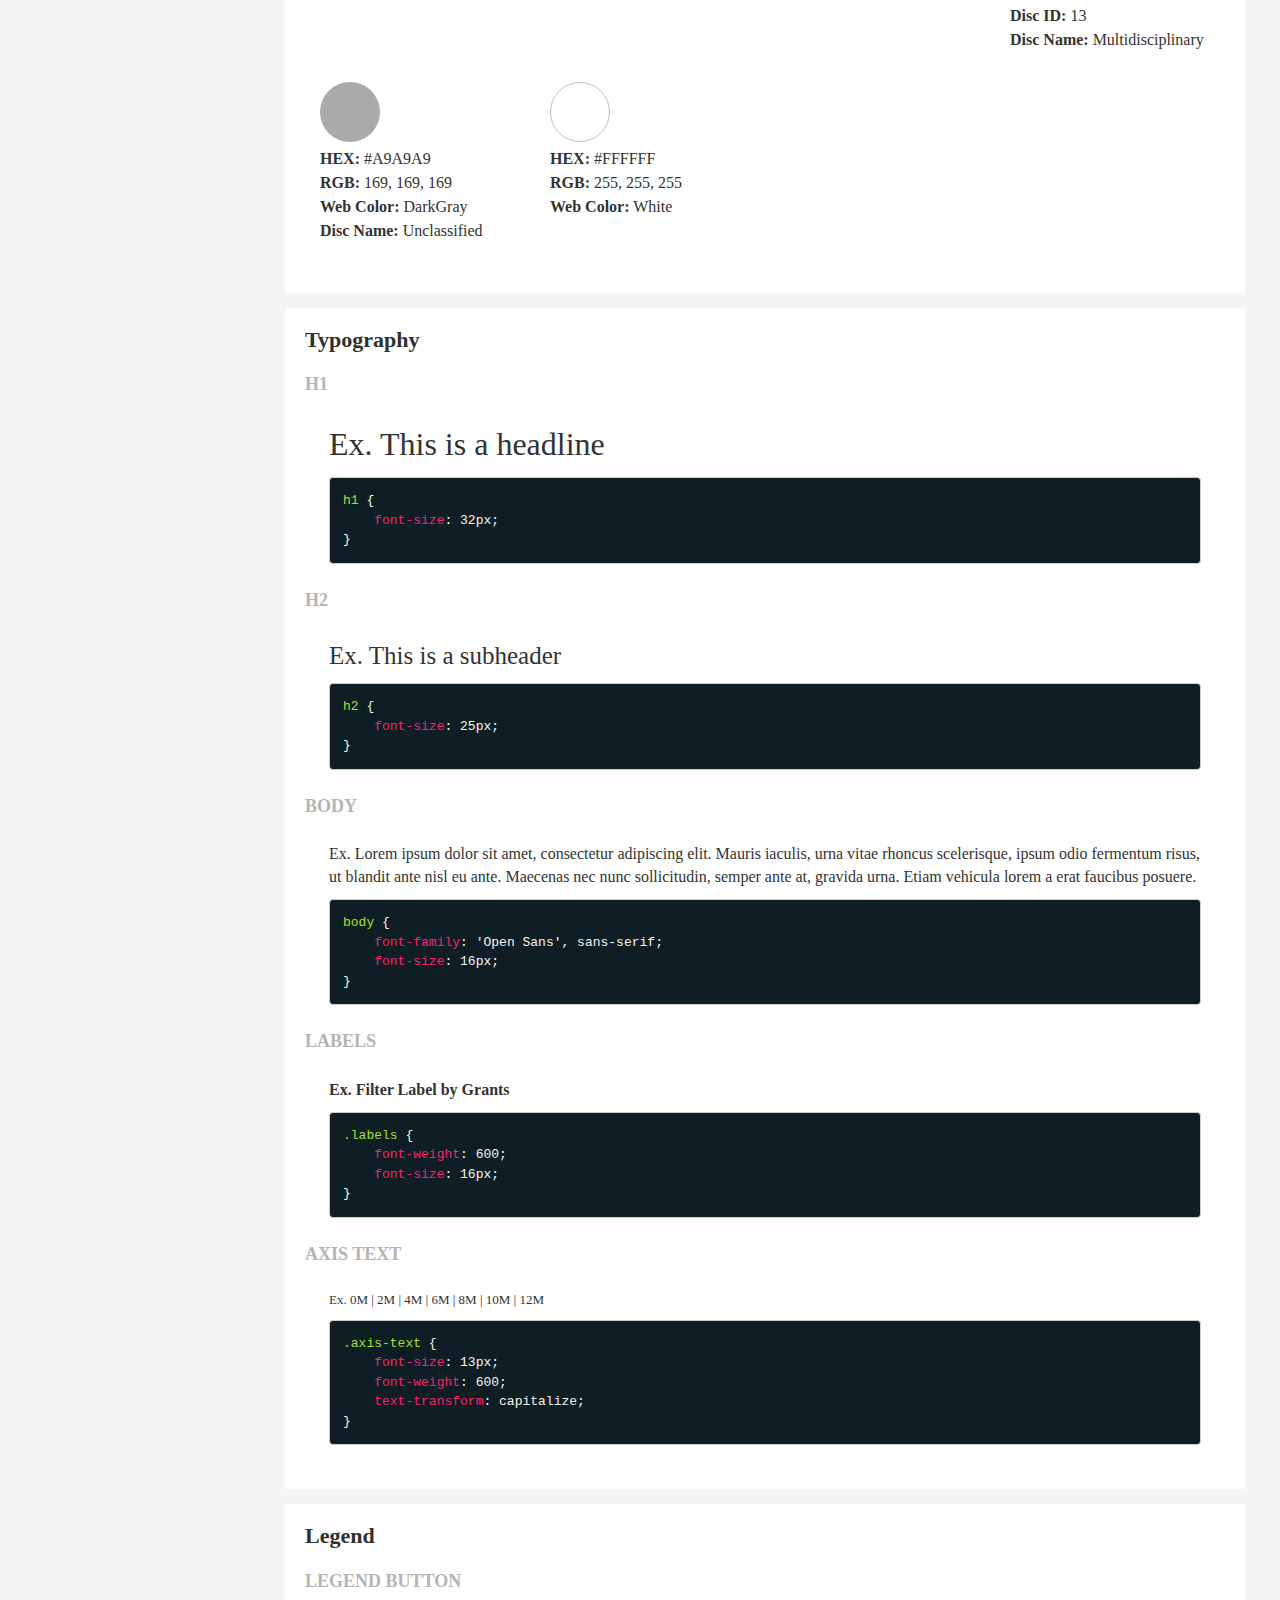
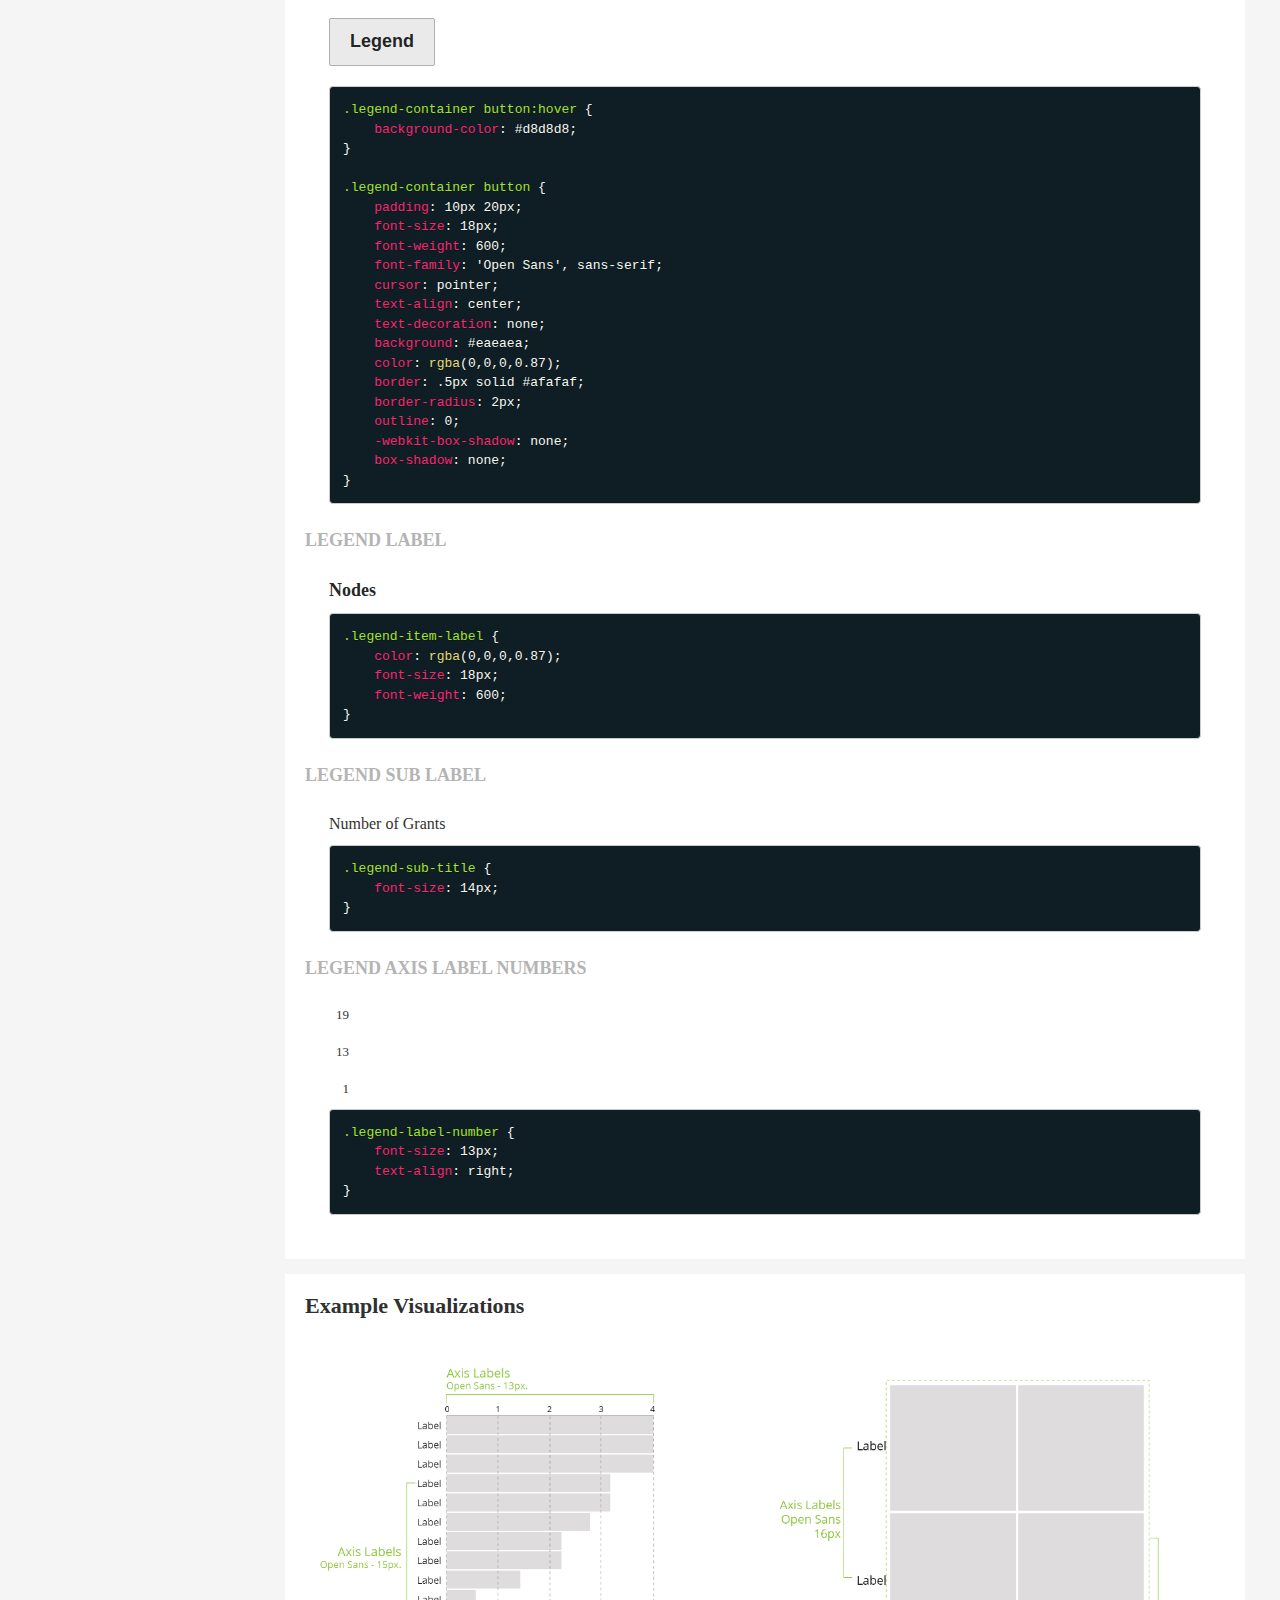
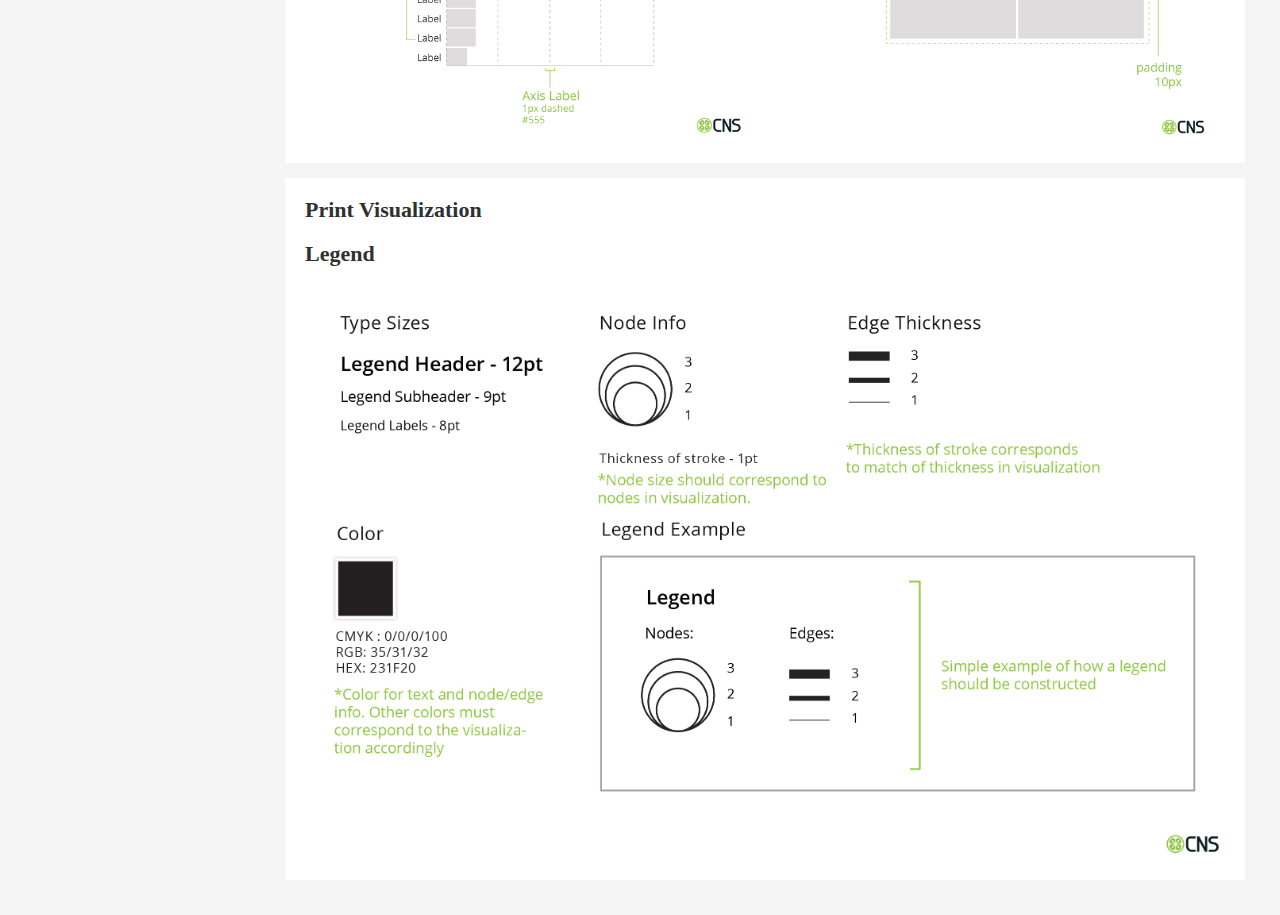
==== commit fd3b0c2c: "update to color" ====
--- a/index.html
+++ b/index.html
@@ -109,14 +109,14 @@
           <h3>Approved Colors for Scimaps</h3>
           <div class="color-wrapper">
             <div class="color-item row">
-              <div class="color-item col-xs-12 col-sm-6 col-md-4 col-lg-2"><span class="color-img color10"></span><span class="color-hex"><b>HEX:</b> #33820D</span><span class="color-rgb"><b>RGB:</b> 51, 130, 13</span><span class="color-name"><b>Web Color:</b> OliveGreen</span><span class="disc-id"><b>Disc ID:</b> 1</span><span class="disc-name"><b>Disc Name:</b> Biology</span></div>
-              <div class="color-item col-xs-12 col-sm-6 col-md-4 col-lg-3"><span class="color-img color11"></span><span class="color-hex"><b>HEX:</b> #07D46D</span><span class="color-rgb"><b>RGB:</b> 7, 212, 109</span><span class="color-name"><b>Web Color:</b> Emerald</span><span class="disc-id"><b>Disc ID:</b> 2</span><span class="disc-name"><b>Disc Name:</b> Biotechnology</span></div>
-              <div class="color-item col-xs-12 col-sm-6 col-md-4 col-lg-3"><span class="color-img color3"></span><span class="color-hex"><b>HEX:</b> #D30706</span><span class="color-rgb"><b>RGB:</b> 211, 7, 6</span><span class="color-name"><b>Web Color:</b> Red</span><span class="disc-id"><b>Disc ID:</b> 3</span><span class="disc-name"><b>Disc Name:</b> Medical Specialities</span></div>
-              <div class="color-item col-xs-12 col-sm-6 col-md-4 col-lg-3"><span class="color-img color8"></span><span class="color-hex"><b>HEX:</b> #55D4D2</span><span class="color-rgb"><b>RGB:</b> 85, 212, 210</span><span class="color-name"><b>Web Color:</b> Skyblue</span><span class="disc-id"><b>Disc ID:</b> 4</span><span class="disc-name"><b>Disc Name:</b> Chemical, Mechanical, &amp; Civil Engineering</span></div>
-              <div class="color-item col-xs-12 col-sm-6 col-md-4 col-lg-3"><span class="color-img color9"></span><span class="color-hex"><b>HEX:</b> #0707D2</span><span class="color-rgb"><b>RGB:</b> 7, 7, 210</span><span class="color-name"><b>Web Color:</b> Blue</span><span class="disc-id"><b>Disc ID:</b> 5</span><span class="disc-name"><b>Disc Name:</b> Chemistry</span></div>
-              <div class="color-item col-xs-12 col-sm-6 col-md-4 col-lg-3"><span class="color-img color2"></span><span class="color-hex"><b>HEX:</b> #9B180F</span><span class="color-rgb"><b>RGB:</b> 155, 24, 15</span><span class="color-name"><b>Web Color:</b> Mahogany</span><span class="disc-id"><b>Disc ID:</b>< 6/span><span class="disc-name"><b>Disc Name:</b> Earth Sciences</span></div>
-              <div class="color-item col-xs-12 col-sm-6 col-md-4 col-lg-3"><span class="color-img color6"></span><span class="color-hex"><b>HEX:</b> #D372D2</span><span class="color-rgb"><b>RGB:</b> 211, 114, 210</span><span class="color-name"><b>Web Color:</b> Lavender</span><span class="disc-id"><b>Disc ID:</b> 7</span><span class="disc-name"><b>Disc Name:</b> Electrical Engineering &amp; Computer Science</span></div>
-              <div class="color-item col-xs-12 col-sm-6 col-md-4 col-lg-3"><span class="color-img color5"></span><span class="color-hex"><b>HEX:</b> #D39827</span><span class="color-rgb"><b>RGB:</b> 211, 152, 39</span><span class="color-name"><b>Web Color:</b> Dandelion</span><span class="disc-id"><b>Disc ID:</b> 8</span><span class="disc-name"><b>Disc Name:</b> Brain Research</span></div>
+              <div class="color-item col-xs-12 col-sm-6 col-lg-3"><span class="color-img color10"></span><span class="color-hex"><b>HEX:</b> #33820D</span><span class="color-rgb"><b>RGB:</b> 51, 130, 13</span><span class="color-name"><b>Web Color:</b> OliveGreen</span><span class="disc-id"><b>Disc ID:</b> 1</span><span class="disc-name"><b>Disc Name:</b> Biology</span></div>
+              <div class="color-item col-xs-12 col-sm-6 col-lg-3"><span class="color-img color11"></span><span class="color-hex"><b>HEX:</b> #07D46D</span><span class="color-rgb"><b>RGB:</b> 7, 212, 109</span><span class="color-name"><b>Web Color:</b> Emerald</span><span class="disc-id"><b>Disc ID:</b> 2</span><span class="disc-name"><b>Disc Name:</b> Biotechnology</span></div>
+              <div class="color-item col-xs-12 col-sm-6 col-lg-3"><span class="color-img color3"></span><span class="color-hex"><b>HEX:</b> #D30706</span><span class="color-rgb"><b>RGB:</b> 211, 7, 6</span><span class="color-name"><b>Web Color:</b> Red</span><span class="disc-id"><b>Disc ID:</b> 3</span><span class="disc-name"><b>Disc Name:</b> Medical Specialities</span></div>
+              <div class="color-item col-xs-12 col-sm-6 col-lg-3"><span class="color-img color8"></span><span class="color-hex"><b>HEX:</b> #55D4D2</span><span class="color-rgb"><b>RGB:</b> 85, 212, 210</span><span class="color-name"><b>Web Color:</b> Skyblue</span><span class="disc-id"><b>Disc ID:</b> 4</span><span class="disc-name"><b>Disc Name:</b> Chemical, Mechanical, &amp; Civil Engineering</span></div>
+              <div class="color-item col-xs-12 col-sm-6 col-lg-3"><span class="color-img color9"></span><span class="color-hex"><b>HEX:</b> #0707D2</span><span class="color-rgb"><b>RGB:</b> 7, 7, 210</span><span class="color-name"><b>Web Color:</b> Blue</span><span class="disc-id"><b>Disc ID:</b> 5</span><span class="disc-name"><b>Disc Name:</b> Chemistry</span></div>
+              <div class="color-item col-xs-12 col-sm-6 col-lg-3"><span class="color-img color2"></span><span class="color-hex"><b>HEX:</b> #9B180F</span><span class="color-rgb"><b>RGB:</b> 155, 24, 15</span><span class="color-name"><b>Web Color:</b> Mahogany</span><span class="disc-id"><b>Disc ID:</b>< 6/span><span class="disc-name"><b>Disc Name:</b> Earth Sciences</span></div>
+              <div class="color-item col-xs-12 col-sm-6 col-lg-3"><span class="color-img color6"></span><span class="color-hex"><b>HEX:</b> #D372D2</span><span class="color-rgb"><b>RGB:</b> 211, 114, 210</span><span class="color-name"><b>Web Color:</b> Lavender</span><span class="disc-id"><b>Disc ID:</b> 7</span><span class="disc-name"><b>Disc Name:</b> Electrical Engineering &amp; Computer Science</span></div>
+              <div class="color-item col-xs-12 col-sm-6 col-lg-3"><span class="color-img color5"></span><span class="color-hex"><b>HEX:</b> #D39827</span><span class="color-rgb"><b>RGB:</b> 211, 152, 39</span><span class="color-name"><b>Web Color:</b> Dandelion</span><span class="disc-id"><b>Disc ID:</b> 8</span><span class="disc-name"><b>Disc Name:</b> Brain Research</span></div>
               <div class="color-item col-xs-12 col-sm-6 col-md-4 col-lg-3"><span class="color-img color13"></span><span class="color-hex"><b>HEX:</b> #D3D46D</span><span class="color-rgb"><b>RGB:</b> 211, 212, 109</span><span class="color-name"><b>Web Color:</b> Canary</span><span class="disc-id"><b>Disc ID:</b> 9</span><span class="disc-name"><b>Disc Name:</b> Humanities</span></div>
               <div class="color-item col-xs-12 col-sm-6 col-md-4 col-lg-3"><span class="color-img color1"></span><span class="color-hex"><b>HEX:</b> #8D1B18</span> <span class="color-rgb"><b>RGB:</b> 141, 27, 24</span><span class="color-name"><b>Web Color:</b> BrickRed</span><span class="disc-id"><b>Disc ID:</b> 10</span><span class="disc-name"><b>Disc Name:</b> Infectious Diseases</span></div>
               <div class="color-item col-xs-12 col-sm-6 col-md-4 col-lg-3"><span class="color-img color7"></span><span class="color-hex"><b>HEX:</b> #8E1BCE</span><span class="color-rgb"><b>RGB:</b> 142, 27, 206</span><span class="color-name"><b>Web Color:</b> Mulberry</span><span class="disc-id"><b>Disc ID:</b> 11</span><span class="disc-name"><b>Disc Name:</b> Math &amp; Physics</span></div>
